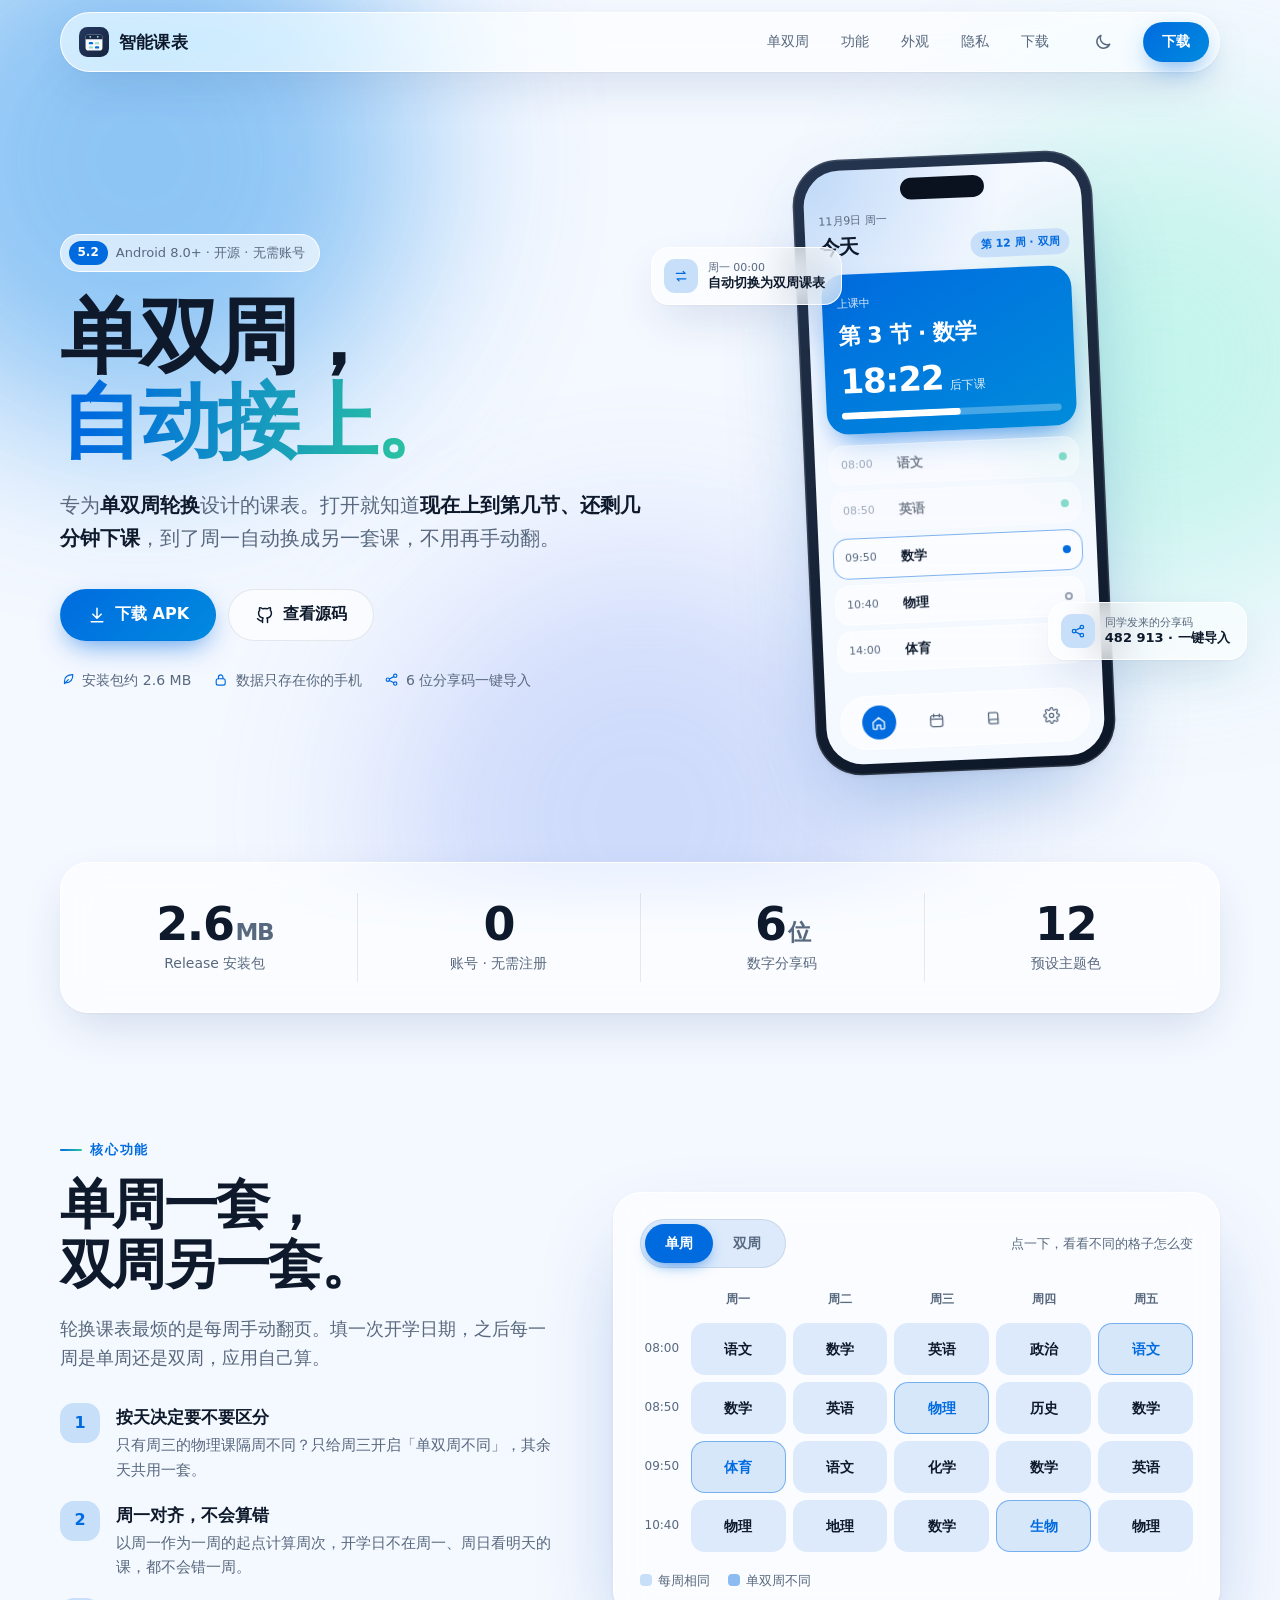
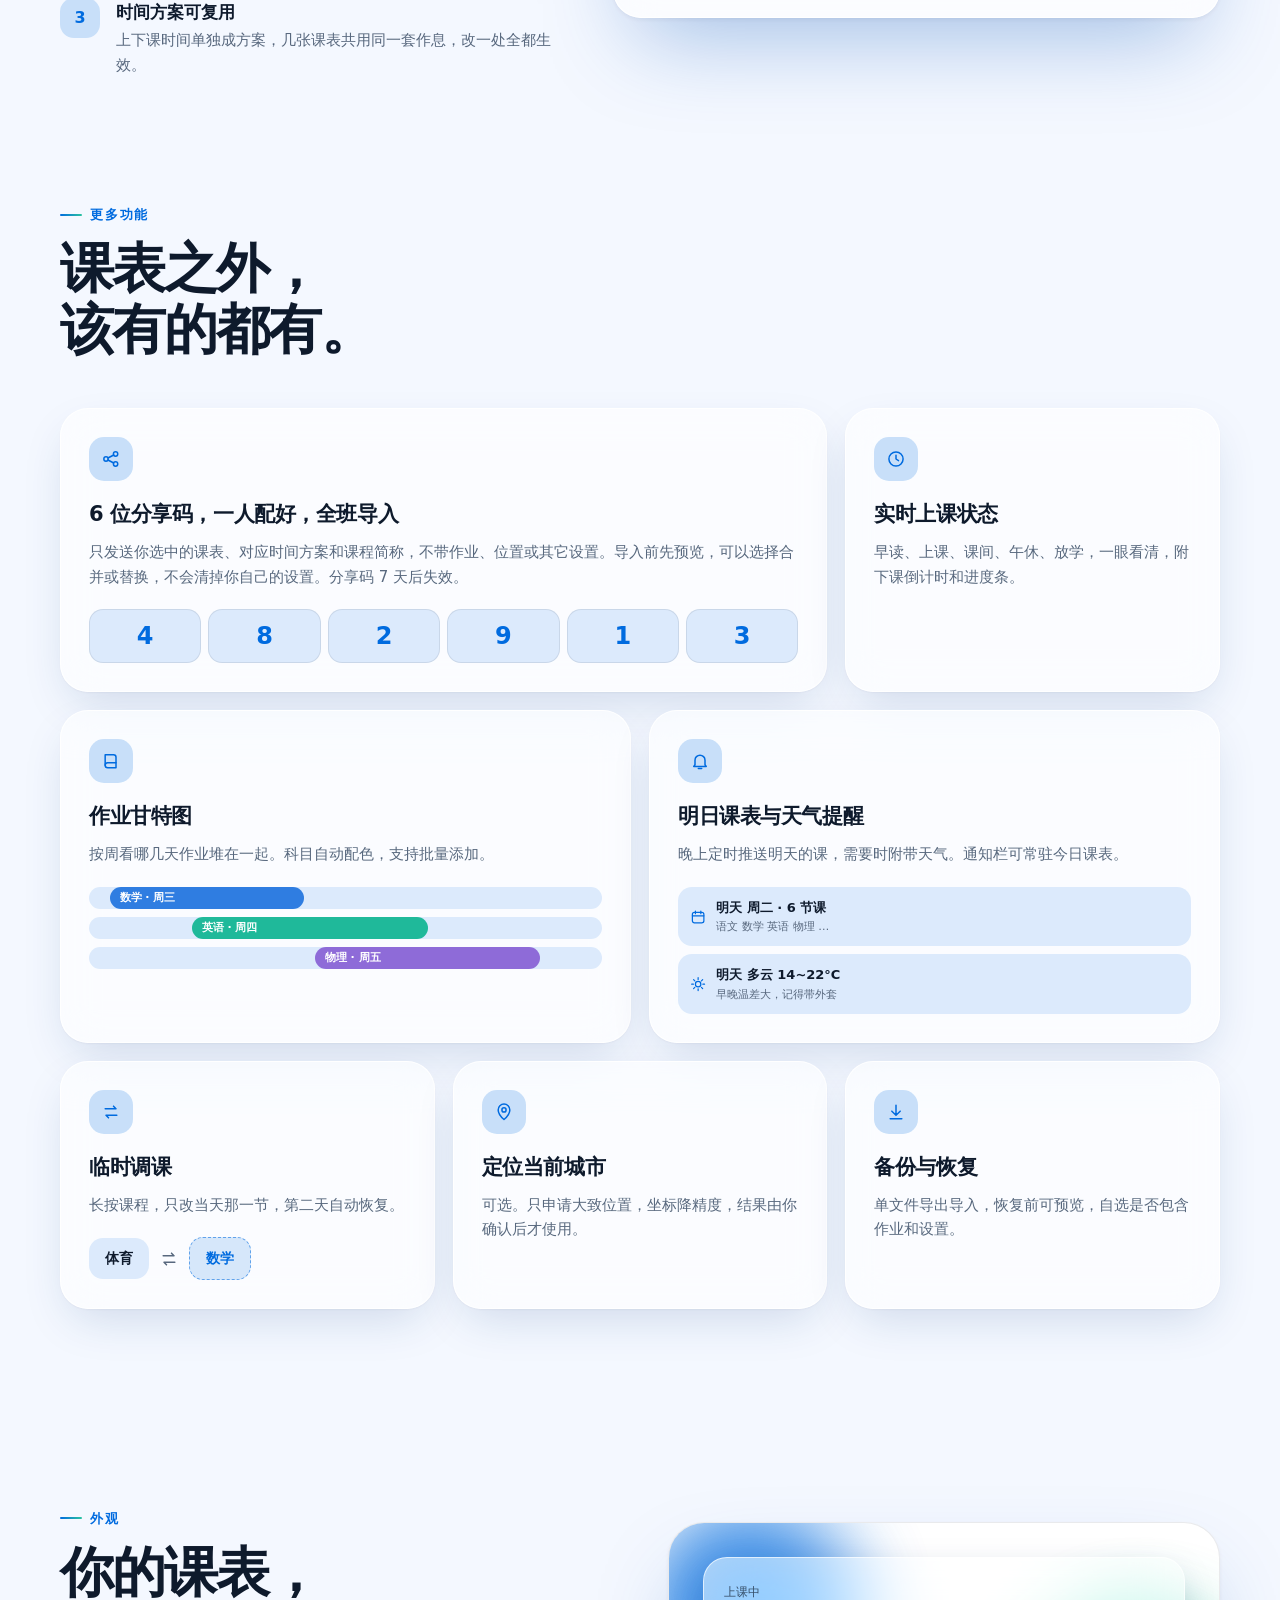
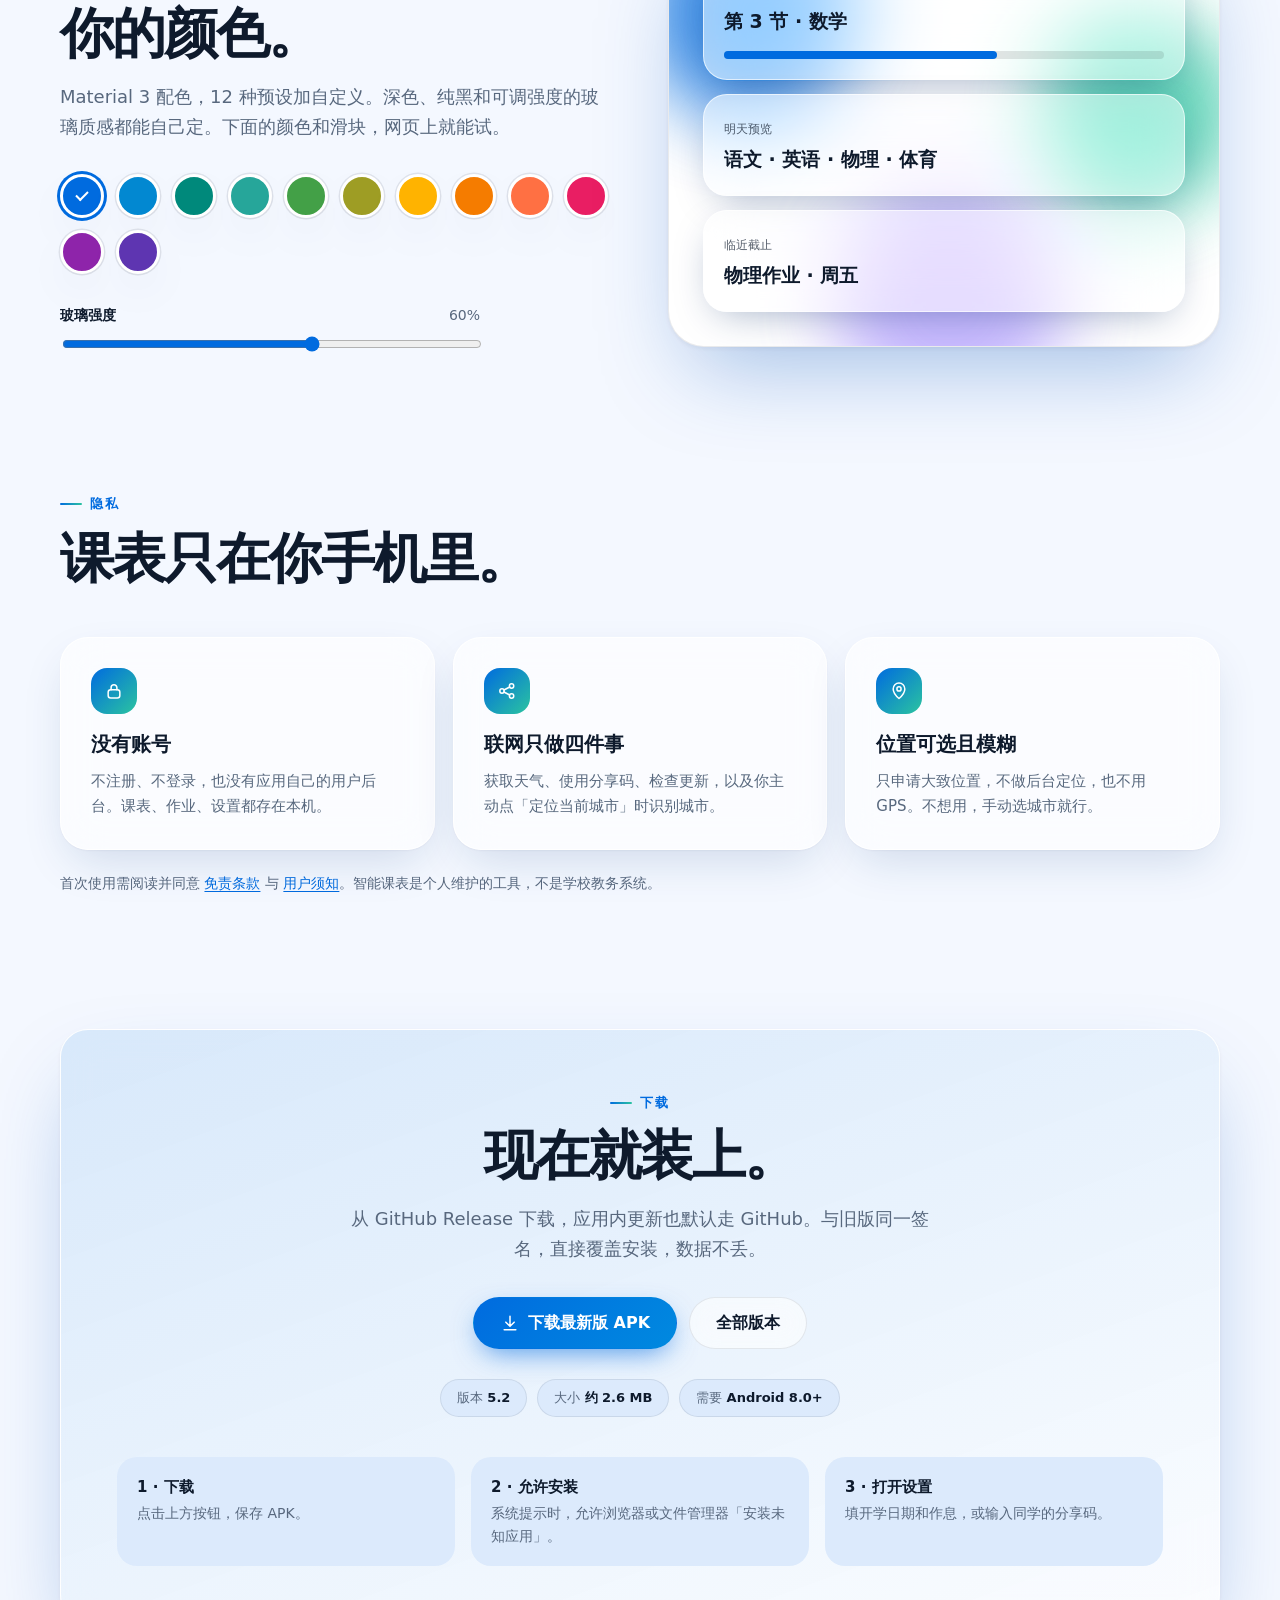
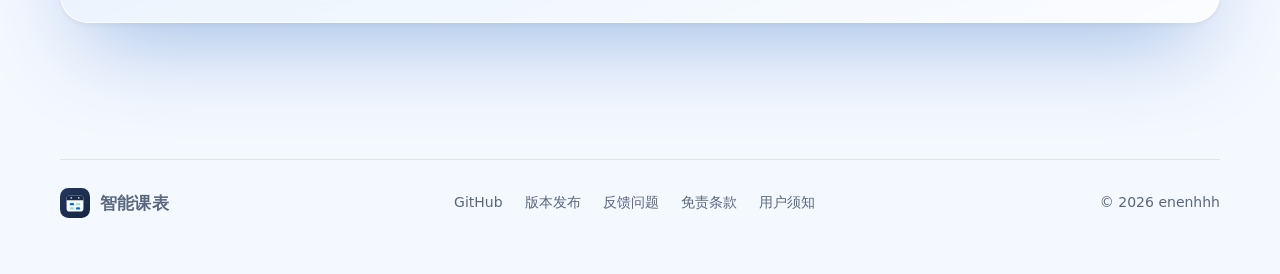
==== pages/index.html @ a2d3240f "site: 新增 GitHub Pages 官网源码 (pages/)，README 加官网链接" ====
<!doctype html>
<html lang="zh-CN" data-mode="light">
<head>
<meta charset="utf-8">
<meta name="viewport" content="width=device-width,initial-scale=1">
<title>智能课表 · 单双周，自动接上</title>
<meta name="description" content="智能课表：专为单双周轮换设计的 Android 课表应用。首页实时显示现在上到第几节、还剩几分钟下课。无账号、数据只存本机，安装包仅约 2.6 MB。">
<meta name="theme-color" content="#f4f8ff">
<meta name="color-scheme" content="light dark">
<meta property="og:title" content="智能课表 · 单双周，自动接上">
<meta property="og:description" content="专为单双周轮换设计的 Android 课表。实时上课状态、6 位分享码、作业甘特图。约 2.6 MB，无账号。">
<meta property="og:type" content="website">
<link rel="icon" href="favicon.svg" type="image/svg+xml">
<script>
(function(){try{var m=localStorage.getItem('ss-mode')||'system';var d=m==='dark'||(m==='system'&&matchMedia('(prefers-color-scheme: dark)').matches);document.documentElement.dataset.mode=d?'dark':'light';var a=localStorage.getItem('ss-accent');if(/^#[0-9a-f]{6}$/i.test(a||''))document.documentElement.style.setProperty('--accent',a);}catch(e){}
document.documentElement.classList.add('js');})();
</script>
<style>
:root{
  --accent:#006bdf;
  --mint:#2bc4a0;
  --bg:#f4f8ff;
  --panel:#ffffff;
  --ink:#0e1a2c;
  --muted:#58687e;
  --line:rgba(14,26,44,.09);
  --soft:color-mix(in srgb,var(--accent) 10%,var(--bg));
  --soft2:color-mix(in srgb,var(--accent) 18%,var(--bg));
  --accent-ink:var(--accent);
  --on-accent:#fff;
  --glass:rgba(255,255,255,.62);
  --glass-line:rgba(255,255,255,.9);
  --shadow:0 1px 2px rgba(14,26,44,.04),0 18px 48px -12px rgba(14,60,130,.18);
  --shadow-lg:0 2px 4px rgba(14,26,44,.05),0 40px 90px -24px rgba(0,80,180,.35);
  --radius:28px;
  --g:.6;
}
:root[data-mode="dark"]{
  --bg:#08111f;--panel:#0f1b2f;--ink:#eaf1fc;--muted:#9fb0c7;--line:rgba(200,220,255,.12);
  --soft:color-mix(in srgb,var(--accent) 16%,var(--bg));--soft2:color-mix(in srgb,var(--accent) 26%,var(--bg));
  --accent-ink:color-mix(in srgb,var(--accent) 55%,#fff);
  --glass:rgba(15,27,47,.6);--glass-line:rgba(190,215,255,.16);
  --shadow:0 1px 2px rgba(0,0,0,.3),0 18px 48px -12px rgba(0,0,0,.5);
  --shadow-lg:0 2px 4px rgba(0,0,0,.3),0 40px 90px -24px rgba(0,0,0,.7);
}
*{box-sizing:border-box}
html{scroll-behavior:smooth;scroll-padding-top:88px;-webkit-text-size-adjust:100%}
body{margin:0;background:var(--bg);color:var(--ink);font:16px/1.65 -apple-system,BlinkMacSystemFont,"Segoe UI","PingFang SC","Hiragino Sans GB","Microsoft YaHei",system-ui,sans-serif;overflow-x:clip;-webkit-font-smoothing:antialiased}
a{color:inherit;text-decoration:none}
button{font:inherit;color:inherit;cursor:pointer}
img,svg{display:block;max-width:100%}
.wrap{width:min(1160px,calc(100% - 48px));margin:0 auto}
.skip{position:absolute;left:-999px;top:8px;background:var(--accent);color:#fff;padding:8px 14px;border-radius:10px;z-index:100}
.skip:focus{left:8px}
:focus-visible{outline:3px solid color-mix(in srgb,var(--accent) 60%,transparent);outline-offset:3px;border-radius:10px}
.icon{width:1.25em;height:1.25em;fill:none;stroke:currentColor;stroke-width:1.8;stroke-linecap:round;stroke-linejoin:round;flex:none}

/* ---------- 背景光斑 ---------- */
.aurora{position:fixed;inset:0;z-index:-1;overflow:hidden;pointer-events:none}
.aurora i{position:absolute;border-radius:50%;filter:blur(90px);opacity:.55;animation:drift 22s ease-in-out infinite alternate}
.aurora i:nth-child(1){width:560px;height:560px;left:-140px;top:-120px;background:color-mix(in srgb,var(--accent) 55%,#7fd6ff)}
.aurora i:nth-child(2){width:480px;height:480px;right:-120px;top:120px;background:#7ef0d0;animation-delay:-6s;opacity:.4}
.aurora i:nth-child(3){width:520px;height:520px;left:30%;top:62%;background:color-mix(in srgb,var(--accent) 40%,#c9b8ff);animation-delay:-12s;opacity:.3}
:root[data-mode="dark"] .aurora i{opacity:.28}
:root[data-mode="dark"] .aurora i:nth-child(2){opacity:.16}
:root[data-mode="dark"] .aurora i:nth-child(3){opacity:.18}
@keyframes drift{to{transform:translate(70px,50px) scale(1.12)}}

/* ---------- 导航 ---------- */
.nav{position:sticky;top:12px;z-index:50;margin-top:12px}
.nav-in{display:flex;align-items:center;gap:20px;height:60px;padding:0 10px 0 18px;border-radius:999px;background:var(--glass);border:1px solid var(--glass-line);backdrop-filter:blur(22px) saturate(1.6);-webkit-backdrop-filter:blur(22px) saturate(1.6);box-shadow:var(--shadow)}
.brand{display:flex;align-items:center;gap:10px;font-weight:700;font-size:17px;letter-spacing:.2px}
.brand svg{width:30px;height:30px}
.links{display:flex;gap:4px;margin-left:auto}
.links a{padding:8px 14px;border-radius:999px;font-size:14px;color:var(--muted);transition:.2s}
.links a:hover{color:var(--ink);background:var(--soft)}
.icon-btn{width:40px;height:40px;border-radius:50%;border:0;background:transparent;display:grid;place-items:center;color:var(--muted);transition:.2s}
.icon-btn:hover{background:var(--soft);color:var(--ink)}
.btn{display:inline-flex;align-items:center;justify-content:center;gap:8px;height:52px;padding:0 26px;border-radius:999px;border:1px solid transparent;font-weight:600;font-size:16px;transition:transform .2s,box-shadow .2s,background .2s}
.btn.primary{background:linear-gradient(135deg,var(--accent),color-mix(in srgb,var(--accent) 65%,#00c2e0));color:var(--on-accent);box-shadow:0 10px 28px -8px color-mix(in srgb,var(--accent) 70%,transparent)}
.btn.primary:hover{transform:translateY(-2px);box-shadow:0 16px 36px -8px color-mix(in srgb,var(--accent) 75%,transparent)}
.btn.ghost{background:var(--glass);border-color:var(--line);backdrop-filter:blur(14px);-webkit-backdrop-filter:blur(14px)}
.btn.ghost:hover{background:var(--soft);transform:translateY(-2px)}
.btn.sm{height:40px;padding:0 18px;font-size:14px}

/* ---------- Hero ---------- */
.hero{display:grid;grid-template-columns:1.05fr .95fr;gap:40px;align-items:center;padding:48px 0 56px;min-height:calc(100svh - 110px)}
.pill{display:inline-flex;align-items:center;gap:8px;padding:6px 14px 6px 8px;border-radius:999px;background:var(--glass);border:1px solid var(--glass-line);font-size:13px;color:var(--muted);backdrop-filter:blur(12px);-webkit-backdrop-filter:blur(12px)}
.pill b{background:var(--accent);color:#fff;border-radius:999px;padding:2px 9px;font-size:12px;font-weight:600}
h1{margin:22px 0 0;font-size:clamp(44px,6.4vw,84px);line-height:1.04;letter-spacing:-.04em;font-weight:800}
.grad{background:linear-gradient(100deg,var(--accent) 10%,var(--mint) 90%);-webkit-background-clip:text;background-clip:text;color:transparent}
.lead{margin:24px 0 0;font-size:clamp(17px,1.6vw,20px);color:var(--muted);max-width:30em}
.lead strong{color:var(--ink);font-weight:600}
.cta{display:flex;flex-wrap:wrap;gap:12px;margin-top:34px}
.facts{display:flex;flex-wrap:wrap;gap:8px 22px;margin:28px 0 0;padding:0;list-style:none;color:var(--muted);font-size:14px}
.facts li{display:flex;align-items:center;gap:7px}
.facts .icon{color:var(--accent-ink);width:1.1em;height:1.1em}

/* 手机 */
.stage{position:relative;display:grid;place-items:center;min-height:600px}
.phone{position:relative;width:300px;aspect-ratio:300/616;border-radius:46px;padding:11px;background:linear-gradient(160deg,#25354f,#0c1626);box-shadow:var(--shadow-lg),inset 0 0 0 1.5px rgba(255,255,255,.12);transform:rotate(-2.5deg);transition:transform .5s cubic-bezier(.2,.8,.2,1)}
.phone:hover{transform:rotate(0) translateY(-6px)}
.screen{position:relative;height:100%;border-radius:36px;overflow:hidden;background:var(--bg);padding:42px 14px 14px;display:flex;flex-direction:column;gap:11px}
.screen:before{content:"";position:absolute;left:50%;top:10px;width:84px;height:22px;border-radius:99px;background:#0a1220;transform:translateX(-50%);z-index:3}
.screen .mesh{position:absolute;inset:0;z-index:0;background:radial-gradient(120% 60% at 0% 0%,color-mix(in srgb,var(--accent) 22%,transparent),transparent 60%),radial-gradient(90% 50% at 100% 30%,rgba(43,196,160,.2),transparent 60%)}
.screen>*{position:relative;z-index:1}
.s-head{display:flex;justify-content:space-between;align-items:flex-end}
.s-head small{display:block;color:var(--muted);font-size:11px}
.s-head h3{margin:0;font-size:20px;letter-spacing:-.02em}
.chip{font-size:11px;font-weight:600;padding:4px 10px;border-radius:99px;background:var(--soft2);color:var(--accent-ink)}
.now{border-radius:22px;padding:15px;background:linear-gradient(150deg,var(--accent),color-mix(in srgb,var(--accent) 60%,#00bcd4));color:#fff;box-shadow:0 14px 30px -12px color-mix(in srgb,var(--accent) 80%,transparent)}
.now small{opacity:.85;font-size:11px}
.now h4{margin:2px 0 0;font-size:22px;letter-spacing:-.02em}
.count{display:flex;align-items:baseline;gap:6px;margin-top:10px}
.count b{font-size:34px;font-variant-numeric:tabular-nums;letter-spacing:-.03em;line-height:1}
.count span{font-size:12px;opacity:.85}
.bar{height:7px;border-radius:9px;background:rgba(255,255,255,.28);margin-top:12px;overflow:hidden}
.bar i{display:block;height:100%;width:54%;border-radius:9px;background:#fff;transition:width 1s linear}
.tl{display:flex;flex-direction:column;gap:6px}
.row{display:flex;align-items:center;gap:10px;padding:9px 11px;border-radius:15px;background:var(--glass);border:1px solid var(--glass-line);font-size:12.5px;backdrop-filter:blur(10px);-webkit-backdrop-filter:blur(10px)}
.row em{font-style:normal;color:var(--muted);font-size:11px;width:46px;font-variant-numeric:tabular-nums}
.row b{font-weight:600}
.row.done{opacity:.55}
.row.cur{border-color:color-mix(in srgb,var(--accent) 50%,transparent)}
.row .dot{width:8px;height:8px;border-radius:50%;background:var(--accent);margin-left:auto}
.row.done .dot{background:var(--mint)}
.row.next .dot{background:transparent;border:2px solid var(--muted);opacity:.6}
.tabbar{margin-top:auto;display:flex;justify-content:space-around;padding:9px;border-radius:99px;background:var(--glass);border:1px solid var(--glass-line);backdrop-filter:blur(14px);-webkit-backdrop-filter:blur(14px)}
.tabbar span{width:34px;height:34px;border-radius:50%;display:grid;place-items:center;color:var(--muted)}
.tabbar span.on{background:var(--accent);color:#fff}
.tabbar .icon{width:17px;height:17px}
.float{position:absolute;z-index:5;display:flex;align-items:center;gap:10px;padding:11px 16px 11px 12px;border-radius:18px;background:var(--glass);border:1px solid var(--glass-line);box-shadow:var(--shadow);font-size:13px;backdrop-filter:blur(18px);-webkit-backdrop-filter:blur(18px);animation:bob 6s ease-in-out infinite}
.float .ic{width:34px;height:34px;border-radius:11px;display:grid;place-items:center;background:var(--soft2);color:var(--accent-ink)}
.float small{display:block;color:var(--muted);font-size:11px;line-height:1.3}
.float b{display:block;line-height:1.3}
.f1{left:-7%;top:15%}.f2{right:-5%;bottom:18%;animation-delay:-3s}
@keyframes bob{50%{transform:translateY(-9px)}}

/* ---------- 通用 section ---------- */
section{padding:96px 0}
.eyebrow{display:inline-flex;align-items:center;gap:8px;font-size:13px;font-weight:600;letter-spacing:.14em;color:var(--accent-ink);text-transform:uppercase}
.eyebrow:before{content:"";width:22px;height:2px;border-radius:2px;background:linear-gradient(90deg,var(--accent),var(--mint))}
h2{margin:14px 0 0;font-size:clamp(32px,4.4vw,54px);line-height:1.12;letter-spacing:-.035em;font-weight:800}
.sec-lead{margin:18px 0 0;max-width:34em;color:var(--muted);font-size:18px}
.card{position:relative;border-radius:var(--radius);background:var(--glass);border:1px solid var(--glass-line);box-shadow:var(--shadow);backdrop-filter:blur(20px) saturate(1.4);-webkit-backdrop-filter:blur(20px) saturate(1.4)}

/* ---------- 数据条 ---------- */
.stats{padding:0 0 24px}
.stats .card{display:grid;grid-template-columns:repeat(4,1fr);padding:30px 12px}
.stat{padding:6px 22px;text-align:center;border-left:1px solid var(--line)}
.stat:first-child{border:0}
.stat b{display:block;font-size:clamp(30px,3.6vw,46px);line-height:1.1;letter-spacing:-.03em;font-weight:800}
.stat b i{font-style:normal;font-size:.5em;font-weight:700;margin-left:2px;color:var(--muted)}
.stat span{font-size:14px;color:var(--muted)}

/* ---------- 单双周 ---------- */
.split{display:grid;grid-template-columns:.9fr 1.1fr;gap:56px;align-items:center}
.points{list-style:none;margin:30px 0 0;padding:0;display:grid;gap:18px}
.points li{display:flex;gap:16px}
.points .n{flex:none;width:40px;height:40px;border-radius:14px;background:var(--soft2);color:var(--accent-ink);display:grid;place-items:center;font-weight:800}
.points b{display:block;font-size:17px}
.points p{margin:2px 0 0;color:var(--muted);font-size:15px}
.demo{padding:26px;box-shadow:var(--shadow-lg)}
.demo-top{display:flex;align-items:center;justify-content:space-between;gap:12px;flex-wrap:wrap}
.seg{display:inline-flex;padding:4px;border-radius:999px;background:var(--soft);border:1px solid var(--line)}
.seg button{border:0;background:transparent;padding:8px 20px;border-radius:999px;font-size:14px;font-weight:600;color:var(--muted);transition:.25s}
.seg button[aria-pressed="true"]{background:var(--accent);color:#fff;box-shadow:0 6px 16px -6px color-mix(in srgb,var(--accent) 80%,transparent)}
.demo-top small{color:var(--muted);font-size:13px}
.grid{display:grid;grid-template-columns:44px repeat(5,1fr);gap:7px;margin-top:20px}
.grid .h{font-size:12px;color:var(--muted);text-align:center;padding:2px 0 6px;font-weight:600}
.grid .p{font-size:12px;color:var(--muted);display:grid;place-items:center;font-variant-numeric:tabular-nums}
.cell{min-height:52px;border-radius:14px;display:grid;place-items:center;font-size:14px;font-weight:600;background:var(--soft);border:1px solid transparent;transition:background .35s,transform .35s,border-color .35s,color .35s}
.cell.diff{background:color-mix(in srgb,var(--accent) 16%,var(--panel));border-color:color-mix(in srgb,var(--accent) 45%,transparent);color:var(--accent-ink)}
.cell.flip{animation:pop .45s cubic-bezier(.3,1.5,.5,1)}
@keyframes pop{0%{transform:scale(.82);opacity:.3}100%{transform:none;opacity:1}}
.legend{display:flex;gap:18px;margin-top:18px;font-size:13px;color:var(--muted);flex-wrap:wrap}
.legend i{display:inline-block;width:12px;height:12px;border-radius:4px;margin-right:6px;vertical-align:-1px;background:var(--soft2)}
.legend i.d{background:color-mix(in srgb,var(--accent) 45%,var(--panel))}

/* ---------- Bento ---------- */
.bento{display:grid;grid-template-columns:repeat(6,1fr);gap:18px;margin-top:48px}
.b{padding:28px;overflow:hidden;transition:transform .3s,box-shadow .3s}
.b:hover{transform:translateY(-4px);box-shadow:var(--shadow-lg)}
.b .tag{display:inline-grid;place-items:center;width:44px;height:44px;border-radius:15px;background:var(--soft2);color:var(--accent-ink);margin-bottom:16px}
.b h3{margin:0;font-size:21px;letter-spacing:-.02em}
.b p{margin:8px 0 0;color:var(--muted);font-size:15px}
.s2{grid-column:span 2}.s3{grid-column:span 3}.s4{grid-column:span 4}
.code{display:flex;gap:7px;margin-top:20px}
.code span{flex:1;height:54px;border-radius:14px;background:var(--soft);display:grid;place-items:center;font-size:24px;font-weight:800;font-variant-numeric:tabular-nums;color:var(--accent-ink);border:1px solid var(--line)}
.gantt{margin-top:20px;display:grid;gap:8px}
.gantt div{height:22px;border-radius:99px;background:var(--soft);position:relative}
.gantt div i{position:absolute;top:0;bottom:0;border-radius:99px;font-style:normal;font-size:11px;color:#fff;display:flex;align-items:center;padding-left:10px;font-weight:600}
.notif{margin-top:20px;display:grid;gap:8px}
.notif div{display:flex;gap:10px;align-items:center;padding:10px 12px;border-radius:14px;background:var(--soft);font-size:13px}
.notif .icon{color:var(--accent-ink)}
.notif small{display:block;color:var(--muted);font-size:11px}
.swap{display:flex;align-items:center;gap:10px;margin-top:20px;flex-wrap:wrap}
.swap span{padding:9px 16px;border-radius:14px;background:var(--soft);font-weight:600;font-size:14px}
.swap span.t{background:color-mix(in srgb,var(--accent) 16%,var(--panel));color:var(--accent-ink);border:1px dashed color-mix(in srgb,var(--accent) 55%,transparent)}
.swap .icon{color:var(--muted)}

/* ---------- 外观 ---------- */
.look{display:grid;grid-template-columns:1fr 1fr;gap:56px;align-items:center}
.swatches{display:flex;flex-wrap:wrap;gap:12px;margin-top:32px}
.sw{width:44px;height:44px;border-radius:50%;border:3px solid var(--panel);box-shadow:0 0 0 1.5px var(--line),var(--shadow);transition:transform .2s,box-shadow .2s;position:relative}
.sw:hover{transform:scale(1.12)}
.sw[aria-pressed="true"]{box-shadow:0 0 0 3px var(--accent-ink),var(--shadow)}
.sw[aria-pressed="true"]:after{content:"";position:absolute;inset:0;margin:auto;width:10px;height:6px;border-left:2.5px solid #fff;border-bottom:2.5px solid #fff;transform:translateY(-1px) rotate(-45deg);height:5px}
.ctl{display:grid;gap:18px;margin-top:30px;max-width:420px}
.ctl label{display:flex;justify-content:space-between;font-size:14px;font-weight:600}
.ctl label span{color:var(--muted);font-weight:500}
input[type=range]{width:100%;accent-color:var(--accent);height:30px}
.preview{position:relative;border-radius:36px;padding:34px;min-height:400px;overflow:hidden;background:var(--panel);border:1px solid var(--line);box-shadow:var(--shadow-lg);isolation:isolate}
.preview .blob{position:absolute;border-radius:50%;filter:blur(36px);z-index:-1}
.preview .b1{width:220px;height:220px;left:-30px;top:-20px;background:var(--accent);opacity:.75}
.preview .b2{width:200px;height:200px;right:-20px;top:90px;background:var(--mint);opacity:.75}
.preview .b3{width:230px;height:230px;left:30%;bottom:-70px;background:#a28bff;opacity:.6}
.gl{padding:20px;border-radius:24px;background:rgba(255,255,255,calc(.9 - var(--g)*.62));border:1px solid rgba(255,255,255,calc(.35 + var(--g)*.5));backdrop-filter:blur(calc(6px + var(--g)*30px)) saturate(1.5);-webkit-backdrop-filter:blur(calc(6px + var(--g)*30px)) saturate(1.5);box-shadow:0 12px 40px -14px rgba(0,40,100,.4);color:#0e1a2c;margin-bottom:14px}
:root[data-mode="dark"] .gl{background:rgba(15,27,47,calc(.9 - var(--g)*.5));border-color:rgba(190,215,255,calc(.1 + var(--g)*.2));color:#eaf1fc}
.gl small{opacity:.7;font-size:12px}
.gl h4{margin:2px 0 0;font-size:19px}
.gl .pb{height:8px;border-radius:9px;background:rgba(0,0,0,.1);margin-top:14px}
.gl .pb i{display:block;height:100%;width:62%;border-radius:9px;background:var(--accent)}

/* ---------- 隐私 ---------- */
.priv{display:grid;grid-template-columns:repeat(3,1fr);gap:18px;margin-top:48px}
.priv .card{padding:30px}
.priv h3{margin:14px 0 0;font-size:20px}
.priv p{margin:8px 0 0;color:var(--muted);font-size:15px}
.priv .tag{display:grid;place-items:center;width:46px;height:46px;border-radius:16px;background:linear-gradient(135deg,var(--accent),var(--mint));color:#fff}
.fine{margin-top:22px;color:var(--muted);font-size:14px}
.fine a{color:var(--accent-ink);text-decoration:underline;text-underline-offset:3px}

/* ---------- 下载 ---------- */
.dl{padding:56px;text-align:center;overflow:hidden;box-shadow:var(--shadow-lg);background:linear-gradient(160deg,color-mix(in srgb,var(--accent) 14%,var(--glass)),var(--glass))}
.dl h2{margin-top:12px}
.dl .sec-lead{margin-left:auto;margin-right:auto}
.dl .cta{justify-content:center}
.dl-meta{display:flex;justify-content:center;flex-wrap:wrap;gap:10px;margin-top:30px}
.dl-meta span{padding:7px 16px;border-radius:999px;background:var(--soft);border:1px solid var(--line);font-size:13px;color:var(--muted)}
.dl-meta b{color:var(--ink);font-weight:600}
.steps{display:grid;grid-template-columns:repeat(3,1fr);gap:16px;margin-top:40px;text-align:left}
.steps div{padding:18px 20px;border-radius:20px;background:var(--soft);font-size:14px;color:var(--muted)}
.steps b{display:block;color:var(--ink);font-size:15px;margin-bottom:2px}
.hash{margin-top:22px;font:12px/1.5 ui-monospace,SFMono-Regular,Menlo,Consolas,monospace;color:var(--muted);word-break:break-all}

footer{padding:40px 0 56px;color:var(--muted);font-size:14px}
.foot{display:flex;flex-wrap:wrap;gap:14px 28px;justify-content:space-between;align-items:center;padding-top:28px;border-top:1px solid var(--line)}
.foot nav{display:flex;flex-wrap:wrap;gap:6px 22px}
.foot a:hover{color:var(--ink)}

/* ---------- 动效 ---------- */
.js .rv{opacity:0;transform:translateY(26px);transition:opacity .8s cubic-bezier(.2,.7,.2,1),transform .8s cubic-bezier(.2,.7,.2,1)}
.js .rv.in{opacity:1;transform:none}
.js .rv.d1{transition-delay:.08s}.js .rv.d2{transition-delay:.16s}.js .rv.d3{transition-delay:.24s}

/* ---------- 响应式 ---------- */
@media(max-width:980px){
  .hero{grid-template-columns:1fr;min-height:0;padding-top:48px;gap:20px}
  .stage{min-height:560px}
  .split,.look{grid-template-columns:1fr;gap:36px}
  .bento{grid-template-columns:repeat(2,1fr)}
  .s2,.s3,.s4{grid-column:span 1}.bento .wide{grid-column:span 2}
  .priv,.steps{grid-template-columns:1fr}
  .stats .card{grid-template-columns:repeat(2,1fr);row-gap:20px}
  .stat:nth-child(3){border-left:0}
}
@media(max-width:640px){
  .wrap{width:calc(100% - 32px)}
  .links{display:none}.nav-in{justify-content:space-between}.nav-in .icon-btn{margin-left:auto}
  section{padding:68px 0}
  .bento{grid-template-columns:1fr}.bento .wide{grid-column:span 1}
  .float{display:none}
  .dl{padding:34px 20px}
  .demo{padding:18px}.grid{grid-template-columns:34px repeat(5,1fr);gap:5px}.cell{min-height:46px;font-size:12px;border-radius:11px}
  .stage{min-height:0;padding:16px 0}
  .btn{height:50px}
}
@media(prefers-reduced-motion:reduce){
  html{scroll-behavior:auto}
  *,*:before,*:after{animation:none!important;transition:none!important}
  .js .rv{opacity:1;transform:none}
}
@supports not (backdrop-filter:blur(1px)){.card,.nav-in,.row,.float,.pill,.tabbar{background:var(--panel)}}
</style>
</head>
<body>
<a class="skip" href="#main">跳到正文</a>

<svg width="0" height="0" style="position:absolute" aria-hidden="true"><defs>
<symbol id="i-cal" viewBox="0 0 24 24"><rect x="3.5" y="5" width="17" height="15.5" rx="3"/><path d="M3.5 10h17M8 3v4M16 3v4"/></symbol>
<symbol id="i-clock" viewBox="0 0 24 24"><circle cx="12" cy="12" r="8.5"/><path d="M12 7.5V12l3 2"/></symbol>
<symbol id="i-share" viewBox="0 0 24 24"><circle cx="6" cy="12" r="2.6"/><circle cx="17.5" cy="6" r="2.6"/><circle cx="17.5" cy="18" r="2.6"/><path d="M8.3 10.8l7-3.6M8.3 13.2l7 3.6"/></symbol>
<symbol id="i-book" viewBox="0 0 24 24"><path d="M5 4.5h10a3 3 0 013 3V20H8a3 3 0 01-3-3V4.5z"/><path d="M5 17a3 3 0 013-3h10"/></symbol>
<symbol id="i-bell" viewBox="0 0 24 24"><path d="M6 16.5V11a6 6 0 1112 0v5.5l1.5 2h-15L6 16.5z"/><path d="M10 21h4"/></symbol>
<symbol id="i-swap" viewBox="0 0 24 24"><path d="M5 8h13l-3-3M19 16H6l3 3"/></symbol>
<symbol id="i-lock" viewBox="0 0 24 24"><rect x="5" y="10.5" width="14" height="10" rx="3"/><path d="M8.5 10.5V8a3.5 3.5 0 017 0v2.5"/></symbol>
<symbol id="i-down" viewBox="0 0 24 24"><path d="M12 4v11M7 11l5 5 5-5M5 20h14"/></symbol>
<symbol id="i-gh" viewBox="0 0 24 24"><path d="M9 19c-4 1.3-4-2-6-2.5M15 21v-3.2a2.8 2.8 0 00-.8-2.2c2.700-.3 5.500-1.300 5.500-6a4.600 4.600 0 00-1.300-3.200 4.300 4.300 0 00-.1-3.200s-1-.3-3.300 1.300a11.400 11.400 0 00-6 0C6.700 2.900 5.700 3.200 5.700 3.200a4.300 4.300 0 00-.1 3.200A4.600 4.600 0 004.300 9.600c0 4.600 2.800 5.600 5.500 6a2.800 2.800 0 00-.8 2.200V21"/></symbol>
<symbol id="i-moon" viewBox="0 0 24 24"><path d="M20 14.500A8 8 0 019.500 4 8 8 0 1020 14.500z"/></symbol>
<symbol id="i-sun" viewBox="0 0 24 24"><circle cx="12" cy="12" r="4"/><path d="M12 2.500v2.500M12 19v2.500M2.500 12H5M19 12h2.500M5.300 5.300l1.800 1.800M16.900 16.900l1.800 1.800M5.300 18.700l1.800-1.800M16.900 7.100l1.800-1.800"/></symbol>
<symbol id="i-pin" viewBox="0 0 24 24"><path d="M12 21s7-6.100 7-11.500A7 7 0 005 9.500C5 14.900 12 21 12 21z"/><circle cx="12" cy="9.500" r="2.500"/></symbol>
<symbol id="i-feather" viewBox="0 0 24 24"><path d="M20 4c-8 0-13 4-13 11v3M20 4c0 8-4 13-11 13H7M7 18l6-6"/></symbol>
<symbol id="i-home" viewBox="0 0 24 24"><path d="M4 11l8-6.500 8 6.500V19a1.500 1.500 0 01-1.500 1.500h-4v-5.500h-5v5.500h-4A1.500 1.500 0 014 19v-8z"/></symbol>
<symbol id="i-gear" viewBox="0 0 24 24"><circle cx="12" cy="12" r="3"/><path d="M19.400 15a1.700 1.700 0 00.3 1.800l.1.100a2 2 0 11-2.800 2.800l-.1-.1a1.700 1.700 0 00-1.800-.3 1.700 1.700 0 00-1 1.500V21a2 2 0 11-4 0v-.1a1.700 1.700 0 00-1.100-1.500 1.700 1.700 0 00-1.800.3l-.1.1a2 2 0 11-2.800-2.800l.1-.1a1.700 1.700 0 00.3-1.800 1.700 1.700 0 00-1.500-1H3a2 2 0 110-4h.1a1.700 1.700 0 001.500-1.100 1.700 1.700 0 00-.3-1.800l-.1-.1a2 2 0 112.800-2.800l.1.100a1.700 1.700 0 001.800.3H9a1.700 1.700 0 001-1.500V3a2 2 0 114 0v.1a1.700 1.700 0 001 1.500 1.700 1.700 0 001.800-.3l.1-.1a2 2 0 112.800 2.800l-.1.100a1.700 1.700 0 00-.3 1.800V9a1.700 1.700 0 001.500 1H21a2 2 0 110 4h-.1a1.700 1.700 0 00-1.500 1z"/></symbol>
<symbol id="i-mark" viewBox="0 0 64 64"><defs><linearGradient id="mg" x1="0" y1="0" x2="1" y2="1"><stop offset="0" stop-color="#24395f"/><stop offset="1" stop-color="#152340"/></linearGradient></defs><rect width="64" height="64" rx="18" fill="url(#mg)"/><rect x="14" y="16" width="36" height="34" rx="6" fill="#f7f9fc"/><path d="M14 22a6 6 0 016-6h24a6 6 0 016 6v4H14z" fill="#1b2a4a"/><circle cx="24" cy="21" r="2" fill="#9fe1cb"/><circle cx="40" cy="21" r="2" fill="#9fe1cb"/><rect x="21" y="32" width="9" height="5" rx="2.500" fill="#006bdf"/><rect x="34" y="32" width="9" height="5" rx="2.500" fill="#9fe1cb"/><rect x="21" y="41" width="9" height="5" rx="2.500" fill="#9fe1cb"/><rect x="34" y="41" width="9" height="5" rx="2.500" fill="#006bdf"/></symbol>
</defs></svg>

<div class="aurora" aria-hidden="true"><i></i><i></i><i></i></div>

<header class="nav wrap">
  <div class="nav-in">
    <a class="brand" href="#top" aria-label="智能课表"><svg><use href="#i-mark"/></svg>智能课表</a>
    <nav class="links" aria-label="主导航">
      <a href="#weeks">单双周</a><a href="#features">功能</a><a href="#look">外观</a><a href="#privacy">隐私</a><a href="#download">下载</a>
    </nav>
    <button class="icon-btn" id="modeBtn" aria-label="切换深浅色"><svg class="icon" id="modeIcon"><use href="#i-moon"/></svg></button>
    <a class="btn primary sm" href="#download">下载</a>
  </div>
</header>

<main id="main">
<!-- ================= Hero ================= -->
<div class="wrap hero" id="top">
  <div>
    <span class="pill rv"><b>5.2</b> Android 8.0+ · 开源 · 无需账号</span>
    <h1 class="rv d1">单双周，<br><span class="grad">自动接上。</span></h1>
    <p class="lead rv d2">专为<strong>单双周轮换</strong>设计的课表。打开就知道<strong>现在上到第几节、还剩几分钟下课</strong>，到了周一自动换成另一套课，不用再手动翻。</p>
    <div class="cta rv d3">
      <a class="btn primary" href="#download"><svg class="icon"><use href="#i-down"/></svg>下载 APK</a>
      <a class="btn ghost" href="https://github.com/enenhhh/smartschedule" rel="noopener"><svg class="icon"><use href="#i-gh"/></svg>查看源码</a>
    </div>
    <ul class="facts rv d3">
      <li><svg class="icon"><use href="#i-feather"/></svg>安装包约 2.6 MB</li>
      <li><svg class="icon"><use href="#i-lock"/></svg>数据只存在你的手机</li>
      <li><svg class="icon"><use href="#i-share"/></svg>6 位分享码一键导入</li>
    </ul>
  </div>

  <div class="stage rv d2" aria-label="应用首页示意">
    <div class="float f1"><span class="ic"><svg class="icon"><use href="#i-swap"/></svg></span><div><small>周一 00:00</small><b>自动切换为双周课表</b></div></div>
    <div class="phone">
      <div class="screen">
        <div class="mesh"></div>
        <div class="s-head"><div><small>11月9日 周一</small><h3>今天</h3></div><span class="chip">第 12 周 · 双周</span></div>
        <div class="now">
          <small>上课中</small>
          <h4>第 3 节 · 数学</h4>
          <div class="count"><b id="cd">18:24</b><span>后下课</span></div>
          <div class="bar"><i id="cdbar"></i></div>
        </div>
        <div class="tl">
          <div class="row done"><em>08:00</em><b>语文</b><i class="dot"></i></div>
          <div class="row done"><em>08:50</em><b>英语</b><i class="dot"></i></div>
          <div class="row cur"><em>09:50</em><b>数学</b><i class="dot"></i></div>
          <div class="row next"><em>10:40</em><b>物理</b><i class="dot"></i></div>
          <div class="row next"><em>14:00</em><b>体育</b><i class="dot"></i></div>
        </div>
        <div class="tabbar" aria-hidden="true">
          <span class="on"><svg class="icon"><use href="#i-home"/></svg></span>
          <span><svg class="icon"><use href="#i-cal"/></svg></span>
          <span><svg class="icon"><use href="#i-book"/></svg></span>
          <span><svg class="icon"><use href="#i-gear"/></svg></span>
        </div>
      </div>
    </div>
    <div class="float f2"><span class="ic"><svg class="icon"><use href="#i-share"/></svg></span><div><small>同学发来的分享码</small><b>482 913 · 一键导入</b></div></div>
  </div>
</div>

<!-- ================= 数据条 ================= -->
<div class="wrap stats rv">
  <div class="card">
    <div class="stat"><b>2.6<i>MB</i></b><span>Release 安装包</span></div>
    <div class="stat"><b>0</b><span>账号 · 无需注册</span></div>
    <div class="stat"><b>6<i>位</i></b><span>数字分享码</span></div>
    <div class="stat"><b>12</b><span>预设主题色</span></div>
  </div>
</div>

<!-- ================= 单双周 ================= -->
<section id="weeks">
  <div class="wrap split">
    <div>
      <span class="eyebrow rv">核心功能</span>
      <h2 class="rv d1">单周一套，<br>双周另一套。</h2>
      <p class="sec-lead rv d2">轮换课表最烦的是每周手动翻页。填一次开学日期，之后每一周是单周还是双周，应用自己算。</p>
      <ul class="points">
        <li class="rv"><span class="n">1</span><div><b>按天决定要不要区分</b><p>只有周三的物理课隔周不同？只给周三开启「单双周不同」，其余天共用一套。</p></div></li>
        <li class="rv d1"><span class="n">2</span><div><b>周一对齐，不会算错</b><p>以周一作为一周的起点计算周次，开学日不在周一、周日看明天的课，都不会错一周。</p></div></li>
        <li class="rv d2"><span class="n">3</span><div><b>时间方案可复用</b><p>上下课时间单独成方案，几张课表共用同一套作息，改一处全都生效。</p></div></li>
      </ul>
    </div>
    <div class="card demo rv d1" aria-label="单双周互动演示">
      <div class="demo-top">
        <div class="seg" role="group" aria-label="选择周类型">
          <button type="button" id="wOdd" aria-pressed="true">单周</button>
          <button type="button" id="wEven" aria-pressed="false">双周</button>
        </div>
        <small id="wNote">点一下，看看不同的格子怎么变</small>
      </div>
      <div class="grid" id="grid" role="table" aria-label="示例课表"></div>
      <div class="legend"><span><i></i>每周相同</span><span><i class="d"></i>单双周不同</span></div>
    </div>
  </div>
</section>

<!-- ================= 功能 ================= -->
<section id="features" style="padding-top:24px">
  <div class="wrap">
    <span class="eyebrow rv">更多功能</span>
    <h2 class="rv d1">课表之外，<br>该有的都有。</h2>
    <div class="bento">
      <article class="card b s4 wide rv">
        <span class="tag"><svg class="icon"><use href="#i-share"/></svg></span>
        <h3>6 位分享码，一人配好，全班导入</h3>
        <p>只发送你选中的课表、对应时间方案和课程简称，不带作业、位置或其它设置。导入前先预览，可以选择合并或替换，不会清掉你自己的设置。分享码 7 天后失效。</p>
        <div class="code" aria-hidden="true"><span>4</span><span>8</span><span>2</span><span>9</span><span>1</span><span>3</span></div>
      </article>
      <article class="card b s2 rv d1">
        <span class="tag"><svg class="icon"><use href="#i-clock"/></svg></span>
        <h3>实时上课状态</h3>
        <p>早读、上课、课间、午休、放学，一眼看清，附下课倒计时和进度条。</p>
      </article>
      <article class="card b s3 rv">
        <span class="tag"><svg class="icon"><use href="#i-book"/></svg></span>
        <h3>作业甘特图</h3>
        <p>按周看哪几天作业堆在一起。科目自动配色，支持批量添加。</p>
        <div class="gantt" aria-hidden="true">
          <div><i style="left:4%;width:38%;background:#2f7de1">数学 · 周三</i></div>
          <div><i style="left:20%;width:46%;background:#1fb99a">英语 · 周四</i></div>
          <div><i style="left:44%;width:44%;background:#8e6bd8">物理 · 周五</i></div>
        </div>
      </article>
      <article class="card b s3 rv d1">
        <span class="tag"><svg class="icon"><use href="#i-bell"/></svg></span>
        <h3>明日课表与天气提醒</h3>
        <p>晚上定时推送明天的课，需要时附带天气。通知栏可常驻今日课表。</p>
        <div class="notif" aria-hidden="true">
          <div><svg class="icon"><use href="#i-cal"/></svg><span><b>明天 周二 · 6 节课</b><small>语文 数学 英语 物理 …</small></span></div>
          <div><svg class="icon"><use href="#i-sun"/></svg><span><b>明天 多云 14~22°C</b><small>早晚温差大，记得带外套</small></span></div>
        </div>
      </article>
      <article class="card b s2 rv">
        <span class="tag"><svg class="icon"><use href="#i-swap"/></svg></span>
        <h3>临时调课</h3>
        <p>长按课程，只改当天那一节，第二天自动恢复。</p>
        <div class="swap" aria-hidden="true"><span>体育</span><svg class="icon"><use href="#i-swap"/></svg><span class="t">数学</span></div>
      </article>
      <article class="card b s2 rv d1">
        <span class="tag"><svg class="icon"><use href="#i-pin"/></svg></span>
        <h3>定位当前城市</h3>
        <p>可选。只申请大致位置，坐标降精度，结果由你确认后才使用。</p>
      </article>
      <article class="card b s2 rv d2">
        <span class="tag"><svg class="icon"><use href="#i-down"/></svg></span>
        <h3>备份与恢复</h3>
        <p>单文件导出导入，恢复前可预览，自选是否包含作业和设置。</p>
      </article>
    </div>
  </div>
</section>

<!-- ================= 外观 ================= -->
<section id="look">
  <div class="wrap look">
    <div>
      <span class="eyebrow rv">外观</span>
      <h2 class="rv d1">你的课表，<br>你的颜色。</h2>
      <p class="sec-lead rv d2">Material 3 配色，12 种预设加自定义。深色、纯黑和可调强度的玻璃质感都能自己定。下面的颜色和滑块，网页上就能试。</p>
      <div class="swatches rv" id="swatches" role="group" aria-label="主题色"></div>
      <div class="ctl rv d1">
        <div><label for="glass">玻璃强度 <span id="gv">60%</span></label><input id="glass" type="range" min="0" max="100" value="60"></div>
      </div>
    </div>
    <div class="preview rv d1" aria-hidden="true">
      <i class="blob b1"></i><i class="blob b2"></i><i class="blob b3"></i>
      <div class="gl"><small>上课中</small><h4>第 3 节 · 数学</h4><div class="pb"><i></i></div></div>
      <div class="gl"><small>明天预览</small><h4>语文 · 英语 · 物理 · 体育</h4></div>
      <div class="gl" style="margin-bottom:0"><small>临近截止</small><h4>物理作业 · 周五</h4></div>
    </div>
  </div>
</section>

<!-- ================= 隐私 ================= -->
<section id="privacy" style="padding-top:24px">
  <div class="wrap">
    <span class="eyebrow rv">隐私</span>
    <h2 class="rv d1">课表只在你手机里。</h2>
    <div class="priv">
      <div class="card rv"><span class="tag"><svg class="icon"><use href="#i-lock"/></svg></span><h3>没有账号</h3><p>不注册、不登录，也没有应用自己的用户后台。课表、作业、设置都存在本机。</p></div>
      <div class="card rv d1"><span class="tag"><svg class="icon"><use href="#i-share"/></svg></span><h3>联网只做四件事</h3><p>获取天气、使用分享码、检查更新，以及你主动点「定位当前城市」时识别城市。</p></div>
      <div class="card rv d2"><span class="tag"><svg class="icon"><use href="#i-pin"/></svg></span><h3>位置可选且模糊</h3><p>只申请大致位置，不做后台定位，也不用 GPS。不想用，手动选城市就行。</p></div>
    </div>
    <p class="fine rv">首次使用需阅读并同意 <a href="disclaimer.html">免责条款</a> 与 <a href="notice.html">用户须知</a>。智能课表是个人维护的工具，不是学校教务系统。</p>
  </div>
</section>

<!-- ================= 下载 ================= -->
<section id="download" style="padding-top:24px">
  <div class="wrap">
    <div class="card dl rv">
      <span class="eyebrow">下载</span>
      <h2>现在就装上。</h2>
      <p class="sec-lead">从 GitHub Release 下载，应用内更新也默认走 GitHub。与旧版同一签名，直接覆盖安装，数据不丢。</p>
      <div class="cta">
        <a class="btn primary" id="dlBtn" href="https://github.com/enenhhh/smartschedule/releases/download/v5.2/smartschedule-5.2.apk"><svg class="icon"><use href="#i-down"/></svg><span id="dlText">下载最新版 APK</span></a>
        <a class="btn ghost" href="https://github.com/enenhhh/smartschedule/releases" rel="noopener">全部版本</a>
      </div>
      <div class="dl-meta">
        <span>版本 <b id="dlVer">5.2</b></span>
        <span>大小 <b id="dlSize">约 2.6 MB</b></span>
        <span>需要 <b>Android 8.0+</b></span>
        <span id="dlDateWrap" hidden>发布于 <b id="dlDate"></b></span>
      </div>
      <div class="steps">
        <div><b>1 · 下载</b>点击上方按钮，保存 APK。</div>
        <div><b>2 · 允许安装</b>系统提示时，允许浏览器或文件管理器「安装未知应用」。</div>
        <div><b>3 · 打开设置</b>填开学日期和作息，或输入同学的分享码。</div>
      </div>
      <p class="hash" id="dlHash" hidden></p>
    </div>
  </div>
</section>
</main>

<footer>
  <div class="wrap foot">
    <a class="brand" href="#top"><svg><use href="#i-mark"/></svg>智能课表</a>
    <nav aria-label="页脚">
      <a href="https://github.com/enenhhh/smartschedule" rel="noopener">GitHub</a>
      <a href="https://github.com/enenhhh/smartschedule/releases" rel="noopener">版本发布</a>
      <a href="https://github.com/enenhhh/smartschedule/issues" rel="noopener">反馈问题</a>
      <a href="disclaimer.html">免责条款</a>
      <a href="notice.html">用户须知</a>
    </nav>
    <span>© 2026 enenhhh</span>
  </div>
</footer>

<script>
(function(){
  var $=function(s,r){return (r||document).querySelector(s)};
  var root=document.documentElement;
  var reduce=matchMedia('(prefers-reduced-motion: reduce)').matches;

  /* 深浅色 */
  function setIcon(){ $('#modeIcon use').setAttribute('href', root.dataset.mode==='dark'?'#i-sun':'#i-moon'); }
  setIcon();
  $('#modeBtn').addEventListener('click',function(){
    var next=root.dataset.mode==='dark'?'light':'dark';
    root.dataset.mode=next; try{localStorage.setItem('ss-mode',next)}catch(e){}
    setIcon();
    document.querySelector('meta[name=theme-color]').content = next==='dark'?'#08111f':'#f4f8ff';
  });

  /* 倒计时（演示用，循环） */
  var left=18*60+24, total=40*60, cd=$('#cd'), bar=$('#cdbar');
  function pad(n){return (n<10?'0':'')+n}
  function tick(){
    cd.textContent=pad(Math.floor(left/60))+':'+pad(left%60);
    bar.style.width=((total-left)/total*100).toFixed(1)+'%';
    left=left<=0?total:left-1;
  }
  tick(); if(!reduce) setInterval(tick,1000);

  /* 单双周演示 */
  var days=['周一','周二','周三','周四','周五'];
  // 行 = 节次，列 = 星期；(行,列) 处单双周不同
  var table=[
    ['语文','数学','英语','政治','语文'],
    ['数学','英语','物理','历史','数学'],
    ['英语','语文','化学','数学','英语'],
    ['物理','地理','数学','语文','物理']
  ];
  var diff={ '1,2':['物理','化学'], '2,0':['体育','美术'], '3,3':['生物','信息'], '0,4':['语文','班会'] };
  var times=['08:00','08:50','09:50','10:40'];
  var grid=$('#grid'), isOdd=true;
  function build(flip){
    var h='<div></div>'+days.map(function(d){return '<div class="h">'+d+'</div>'}).join('');
    for(var r=0;r<4;r++){
      h+='<div class="p">'+times[r]+'</div>';
      for(var c=0;c<5;c++){
        var k=r+','+c, d=diff[k], t=table[r][c], cls='cell';
        if(d){ t=isOdd?d[0]:d[1]; cls+=' diff'+(flip?' flip':''); }
        h+='<div class="'+cls+'" role="cell">'+t+'</div>';
      }
    }
    grid.innerHTML=h;
  }
  function setWeek(o){
    isOdd=o; build(true);
    $('#wOdd').setAttribute('aria-pressed',o); $('#wEven').setAttribute('aria-pressed',!o);
    $('#wNote').textContent=o?'当前显示：单周课表':'当前显示：双周课表';
  }
  $('#wOdd').addEventListener('click',function(){setWeek(true)});
  $('#wEven').addEventListener('click',function(){setWeek(false)});
  build(false);
  if(!reduce){ var auto=setInterval(function(){setWeek(!isOdd)},3600);
    ['wOdd','wEven'].forEach(function(id){$('#'+id).addEventListener('click',function(){clearInterval(auto)})}); }

  /* 主题色 */
  var presets=[['湛蓝','#006bdf'],['天空','#0288d1'],['青碧','#00897b'],['薄荷','#26a69a'],['翠绿','#43a047'],['青柠','#9e9d24'],['琥珀','#ffb300'],['暖橙','#f57c00'],['珊瑚','#ff7043'],['玫瑰','#e91e63'],['紫罗兰','#8e24aa'],['葡萄','#5e35b1']];
  var sw=$('#swatches'), cur=(function(){try{return localStorage.getItem('ss-accent')}catch(e){return null}})()||'#006bdf';
  presets.forEach(function(p){
    var b=document.createElement('button'); b.type='button'; b.className='sw'; b.style.background=p[1];
    b.setAttribute('aria-label',p[0]); b.title=p[0]; b.setAttribute('aria-pressed',p[1]===cur.toLowerCase());
    b.addEventListener('click',function(){
      root.style.setProperty('--accent',p[1]); try{localStorage.setItem('ss-accent',p[1])}catch(e){}
      sw.querySelectorAll('.sw').forEach(function(x){x.setAttribute('aria-pressed',x===b)});
    });
    sw.appendChild(b);
  });
  var gl=$('#glass'), gv=$('#gv');
  gl.addEventListener('input',function(){ root.style.setProperty('--g',gl.value/100); gv.textContent=gl.value+'%'; });

  /* 滚动显现 */
  var items=document.querySelectorAll('.rv');
  if('IntersectionObserver' in window && !reduce){
    var io=new IntersectionObserver(function(es){es.forEach(function(e){if(e.isIntersecting){e.target.classList.add('in');io.unobserve(e.target)}})},{threshold:.12,rootMargin:'0px 0px -6% 0px'});
    items.forEach(function(el){io.observe(el)});
  } else items.forEach(function(el){el.classList.add('in')});

  /* 下载信息：取 GitHub 最新 Release，失败则保留静态默认值 */
  fetch('https://api.github.com/repos/enenhhh/smartschedule/releases/latest',{headers:{Accept:'application/vnd.github+json'}})
    .then(function(r){if(!r.ok)throw 0;return r.json()})
    .then(function(rel){
      var apk=(rel.assets||[]).filter(function(a){return /\.apk$/i.test(a.name)})[0];
      if(!apk) return;
      $('#dlBtn').href=apk.browser_download_url;
      $('#dlText').textContent='下载 '+rel.tag_name+' APK';
      $('#dlVer').textContent=String(rel.tag_name).replace(/^v/,'');
      $('#dlSize').textContent=(apk.size/1e6).toFixed(2)+' MB';
      if(rel.published_at){ $('#dlDate').textContent=new Date(rel.published_at).toLocaleDateString('zh-CN',{year:'numeric',month:'long',day:'numeric'}); $('#dlDateWrap').hidden=false; }
      if(apk.digest && /^sha256:/.test(apk.digest)){ var h=$('#dlHash'); h.textContent='SHA-256  '+apk.digest.slice(7); h.hidden=false; }
    }).catch(function(){});
})();
</script>
</body>
</html>
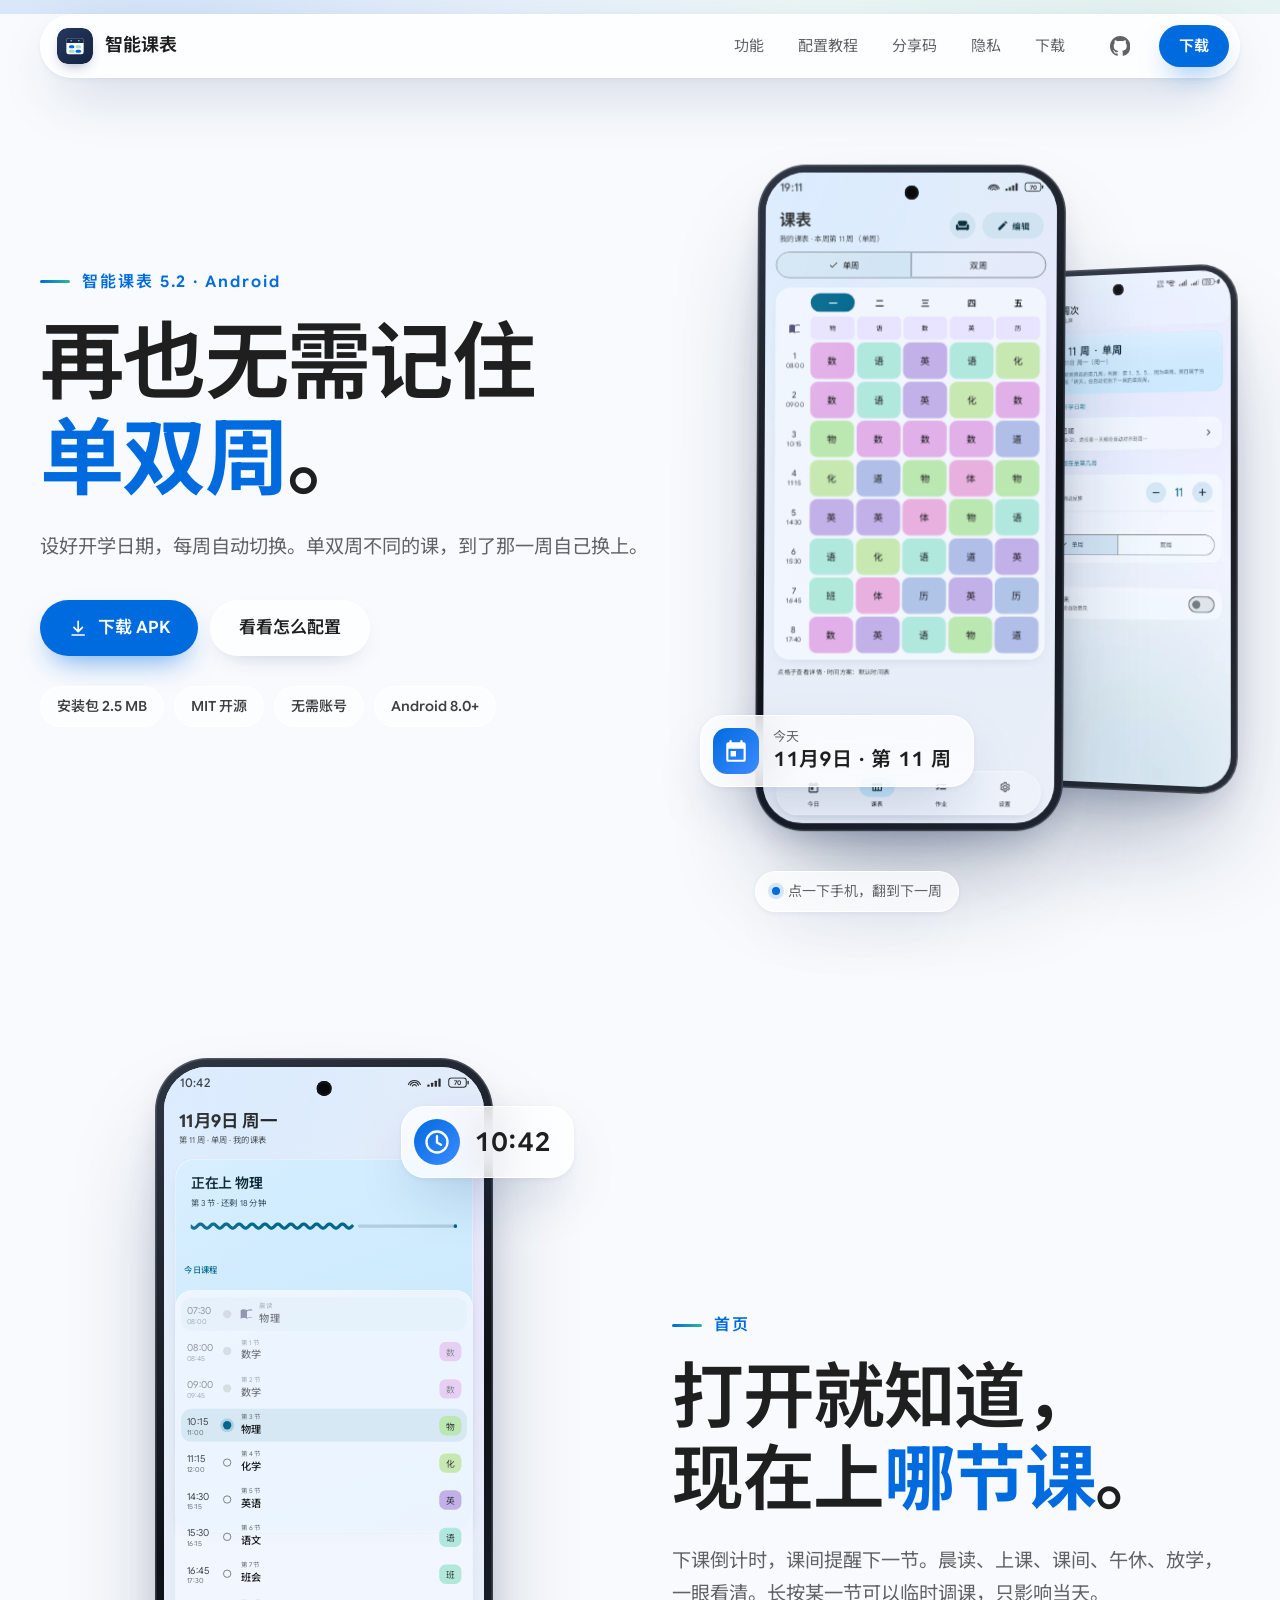
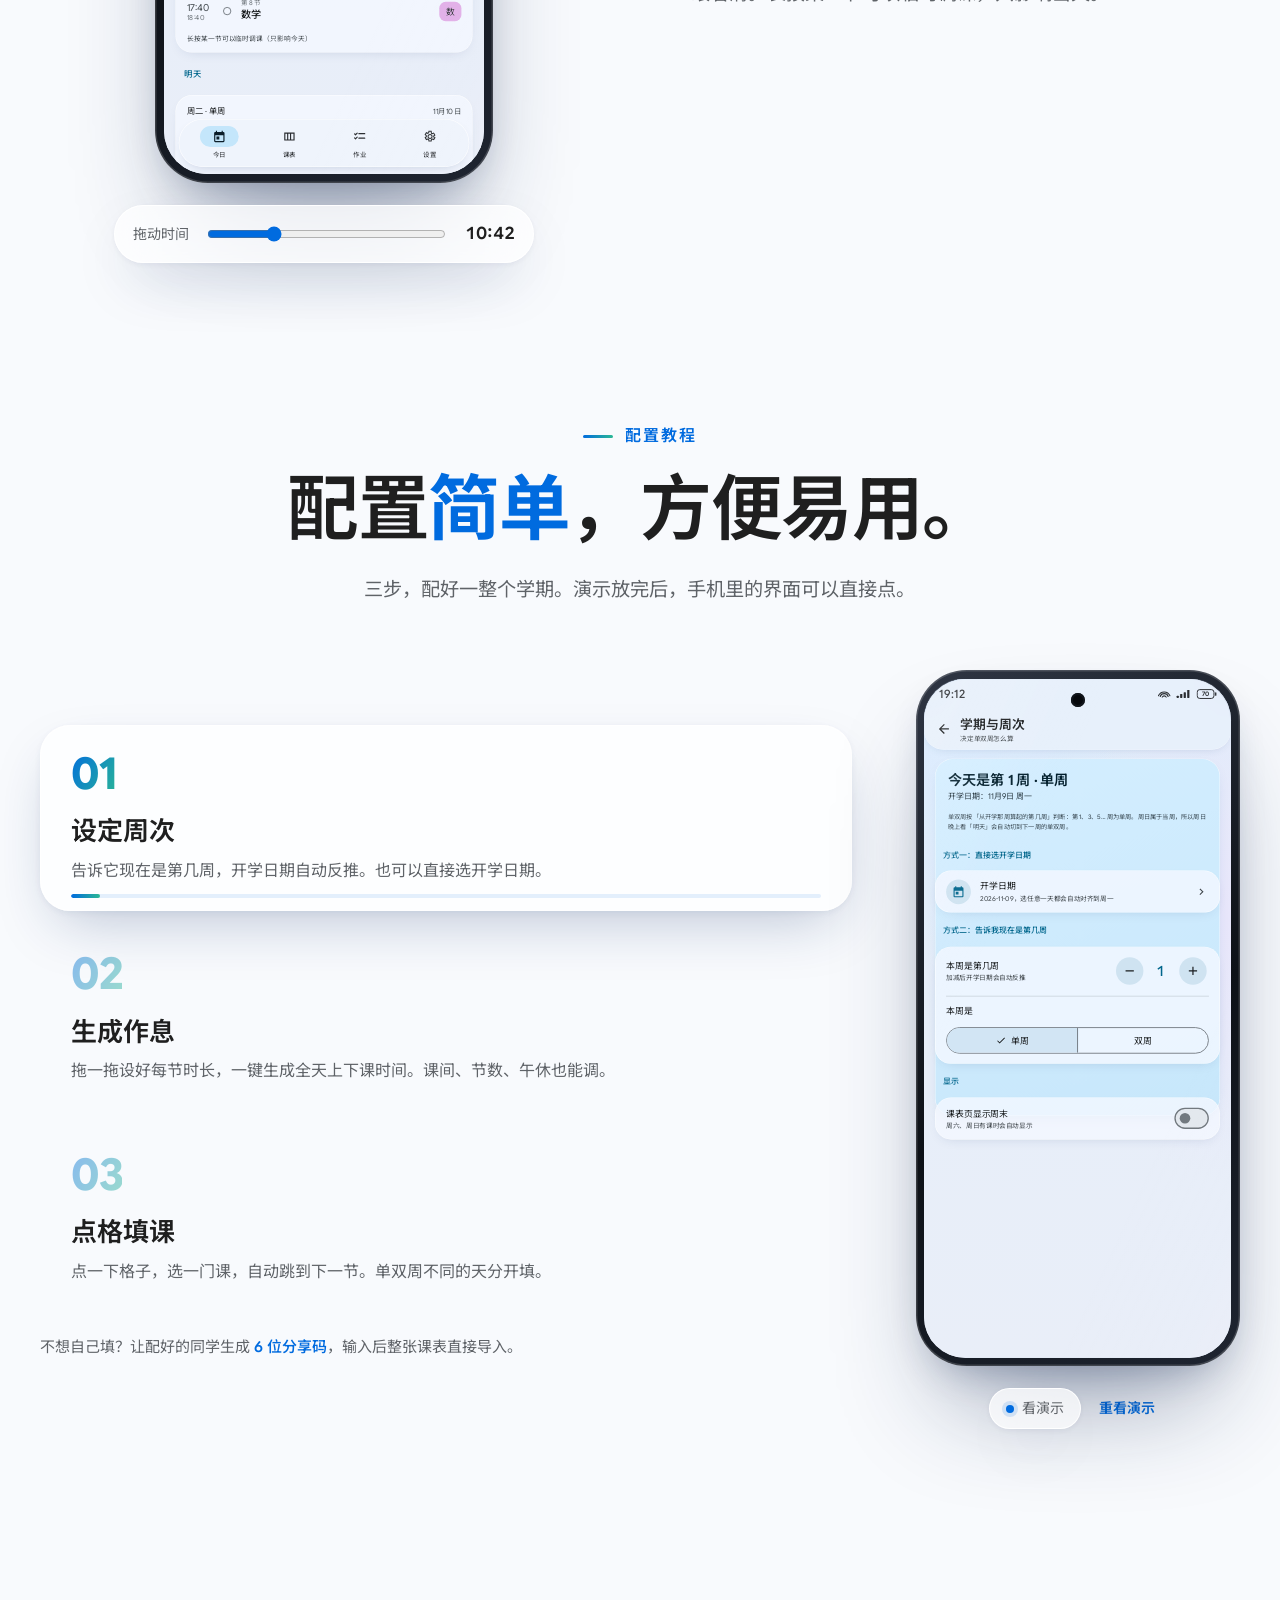
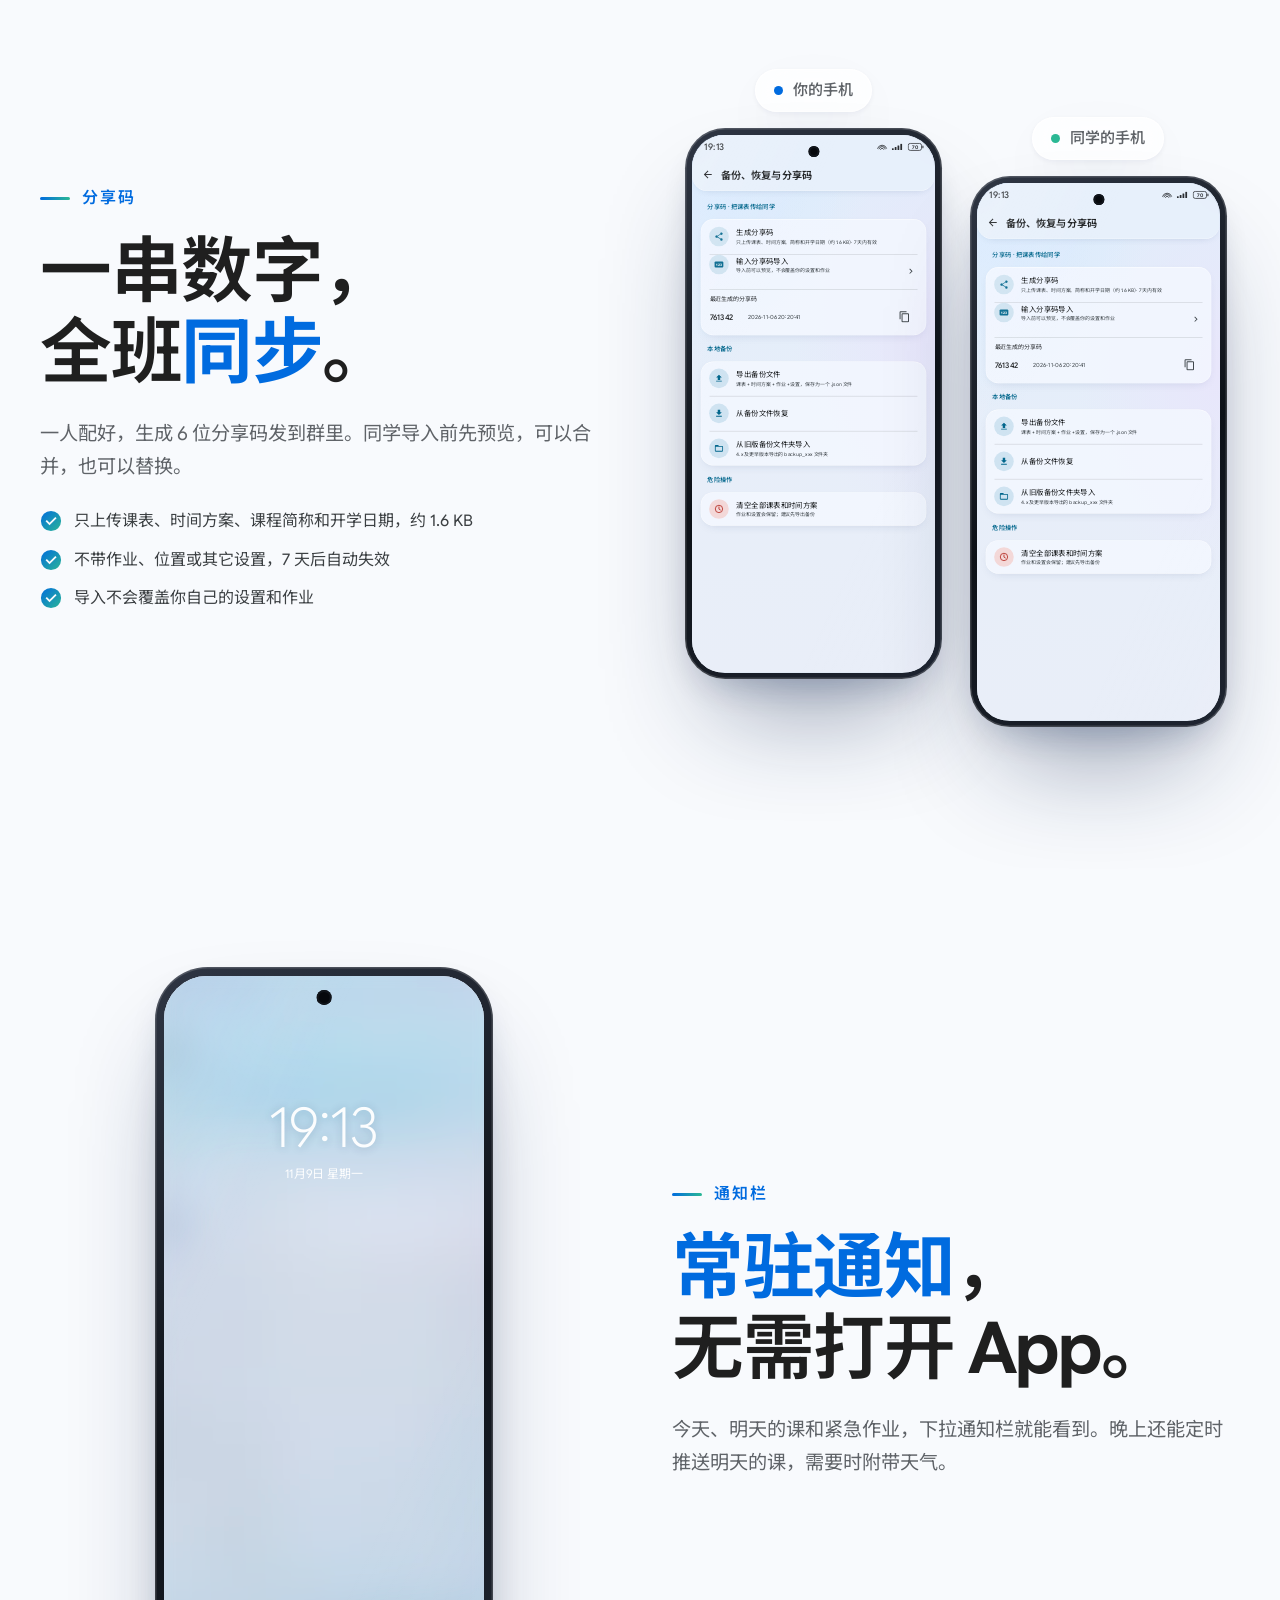
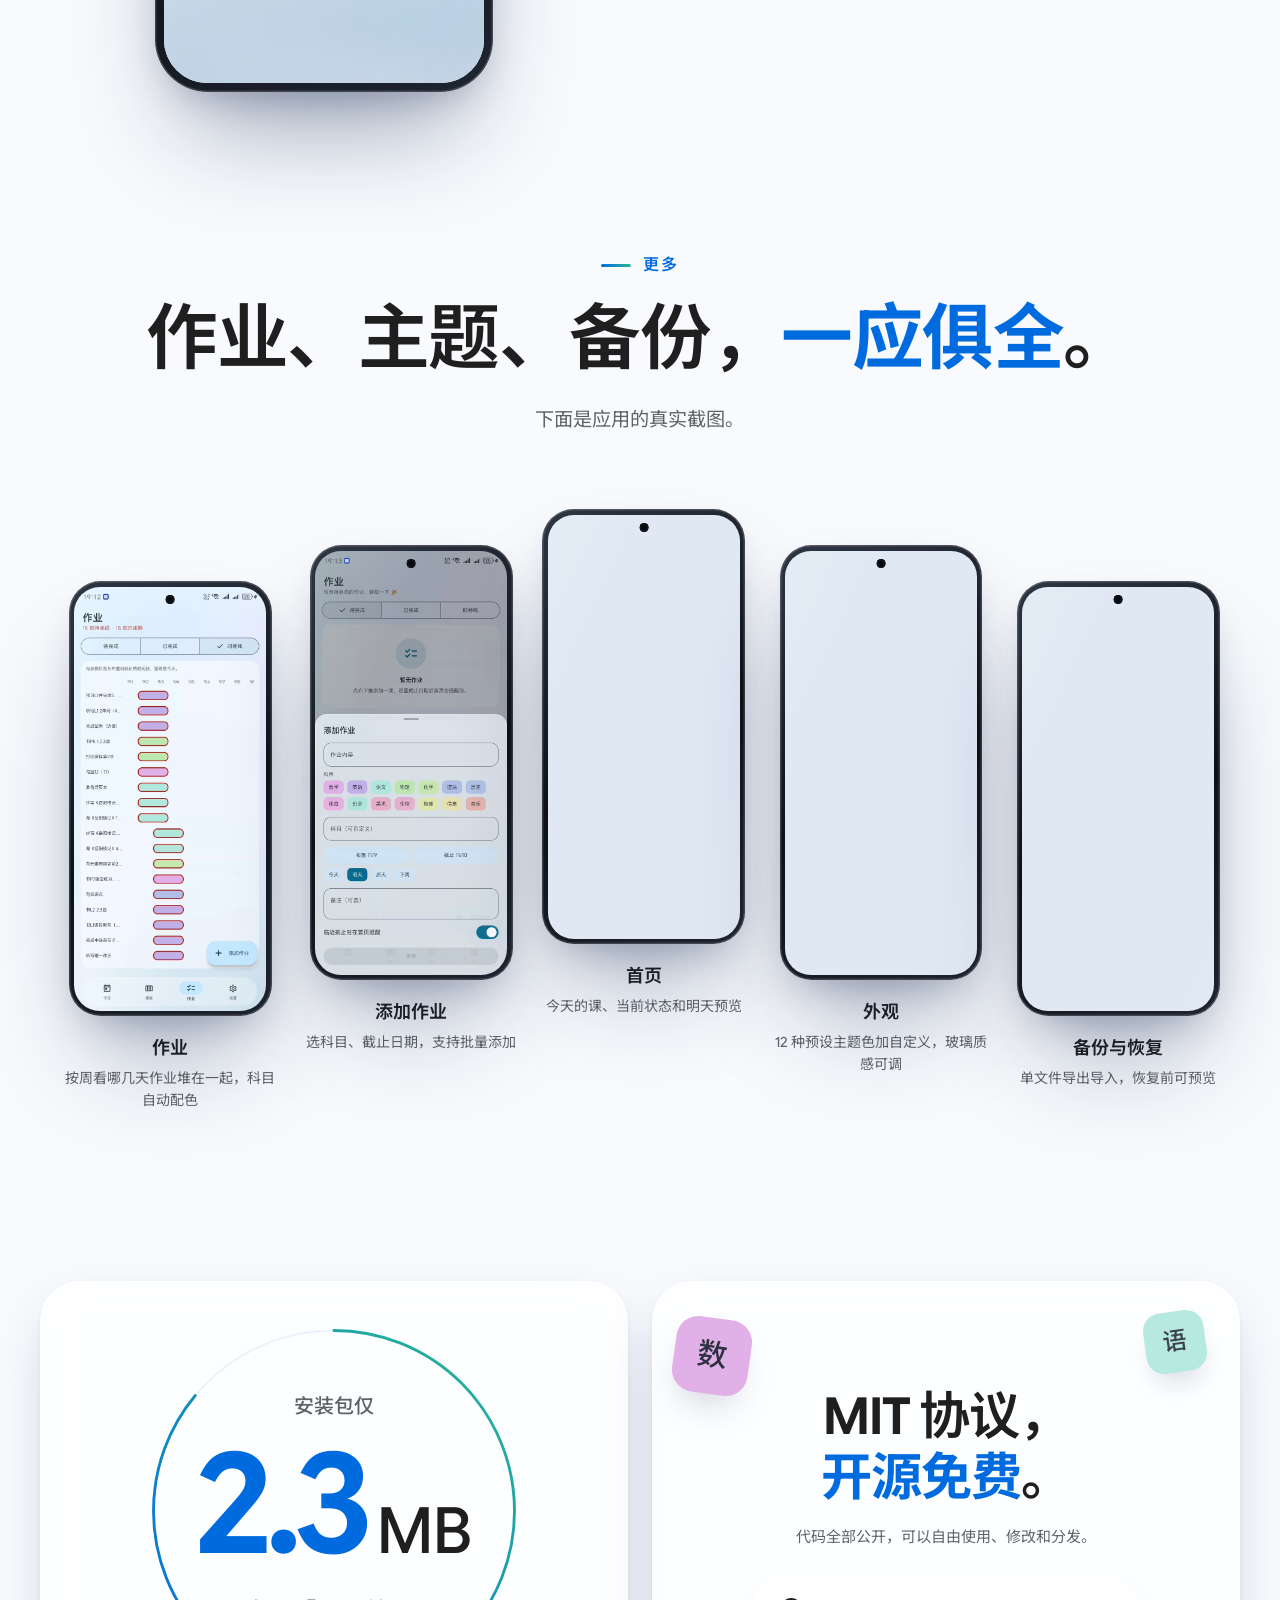
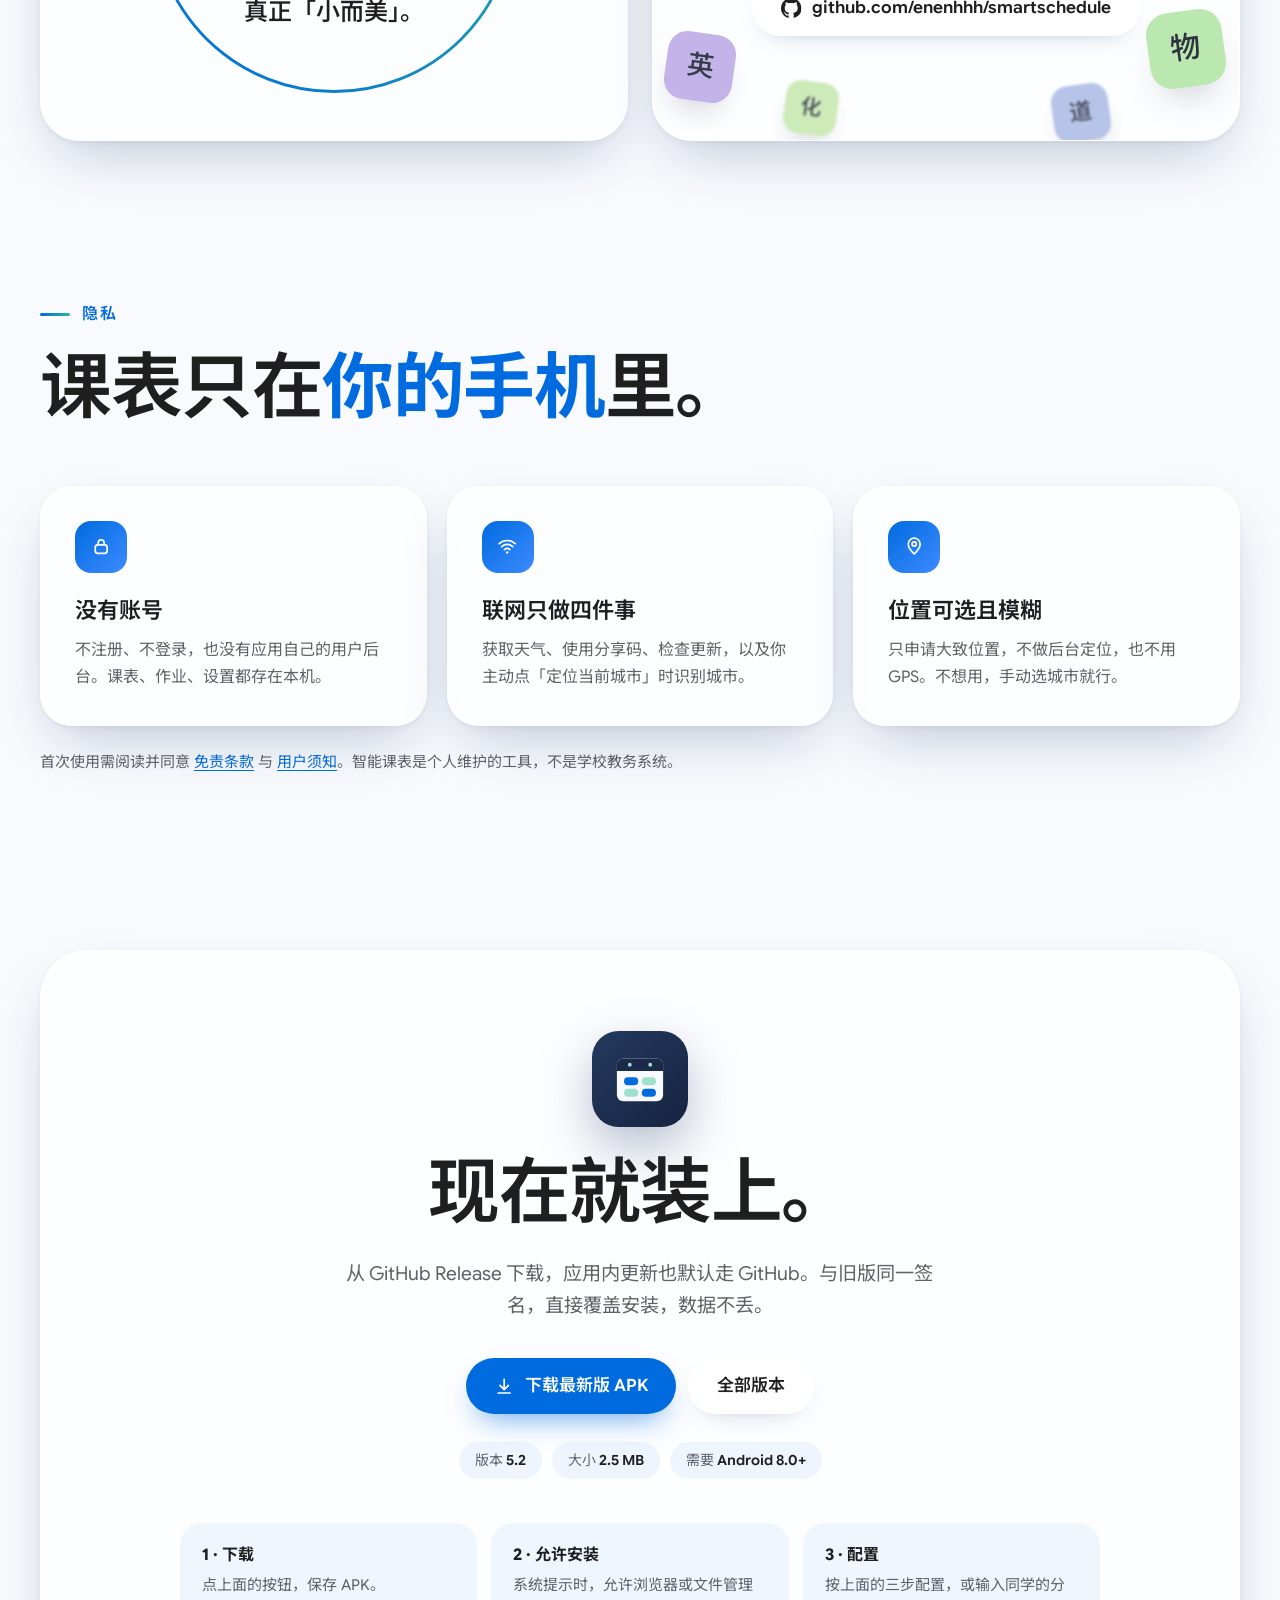
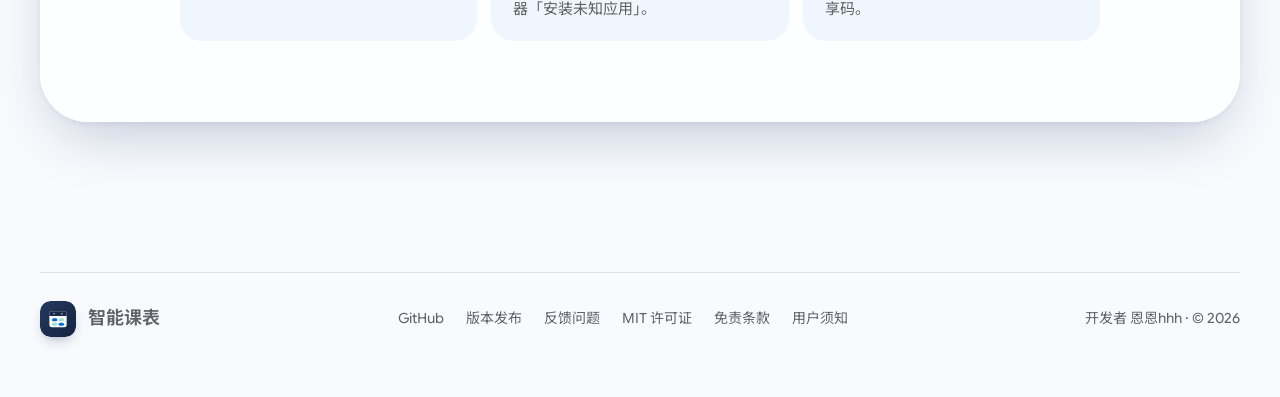
==== commit a86c47dd: "site: 按宣传片风格重做官网 - 视觉与宣传片一致：浅色渐变底、柔光、Google Sans Flex + Noto Sans SC（按用字裁剪，约 310 KB） - 手机里放的是复刻的应用界面" ====
--- a/pages/index.html
+++ b/pages/index.html
@@ -1,640 +1,249 @@
 <!doctype html>
-<html lang="zh-CN" data-mode="light">
+<html lang="zh-CN">
 <head>
 <meta charset="utf-8">
 <meta name="viewport" content="width=device-width,initial-scale=1">
-<title>智能课表 · 单双周，自动接上</title>
-<meta name="description" content="智能课表：专为单双周轮换设计的 Android 课表应用。首页实时显示现在上到第几节、还剩几分钟下课。无账号、数据只存本机，安装包仅约 2.6 MB。">
-<meta name="theme-color" content="#f4f8ff">
-<meta name="color-scheme" content="light dark">
-<meta property="og:title" content="智能课表 · 单双周，自动接上">
-<meta property="og:description" content="专为单双周轮换设计的 Android 课表。实时上课状态、6 位分享码、作业甘特图。约 2.6 MB，无账号。">
+<title>智能课表 · 再也无需记住单双周</title>
+<meta name="description" content="智能课表：为单双周轮换设计的 Android 课表。设好开学日期，每周自动切换；打开就知道现在上哪节课。三步配置，6 位分享码全班同步，常驻通知。安装包 2.5 MB，MIT 开源，无需账号。">
+<meta name="theme-color" content="#f8fafd">
+<meta property="og:title" content="智能课表 · 再也无需记住单双周">
+<meta property="og:description" content="为单双周轮换设计的 Android 课表。三步配置、6 位分享码、常驻通知。2.5 MB，MIT 开源。">
 <meta property="og:type" content="website">
+<meta property="og:url" content="https://enenhhh.github.io/smartschedule/">
+<meta property="og:image" content="https://enenhhh.github.io/smartschedule/assets/og.jpg">
+<meta name="twitter:card" content="summary_large_image">
 <link rel="icon" href="favicon.svg" type="image/svg+xml">
-<script>
-(function(){try{var m=localStorage.getItem('ss-mode')||'system';var d=m==='dark'||(m==='system'&&matchMedia('(prefers-color-scheme: dark)').matches);document.documentElement.dataset.mode=d?'dark':'light';var a=localStorage.getItem('ss-accent');if(/^#[0-9a-f]{6}$/i.test(a||''))document.documentElement.style.setProperty('--accent',a);}catch(e){}
-document.documentElement.classList.add('js');})();
-</script>
-<style>
-:root{
-  --accent:#006bdf;
-  --mint:#2bc4a0;
-  --bg:#f4f8ff;
-  --panel:#ffffff;
-  --ink:#0e1a2c;
-  --muted:#58687e;
-  --line:rgba(14,26,44,.09);
-  --soft:color-mix(in srgb,var(--accent) 10%,var(--bg));
-  --soft2:color-mix(in srgb,var(--accent) 18%,var(--bg));
-  --accent-ink:var(--accent);
-  --on-accent:#fff;
-  --glass:rgba(255,255,255,.62);
-  --glass-line:rgba(255,255,255,.9);
-  --shadow:0 1px 2px rgba(14,26,44,.04),0 18px 48px -12px rgba(14,60,130,.18);
-  --shadow-lg:0 2px 4px rgba(14,26,44,.05),0 40px 90px -24px rgba(0,80,180,.35);
-  --radius:28px;
-  --g:.6;
-}
-:root[data-mode="dark"]{
-  --bg:#08111f;--panel:#0f1b2f;--ink:#eaf1fc;--muted:#9fb0c7;--line:rgba(200,220,255,.12);
-  --soft:color-mix(in srgb,var(--accent) 16%,var(--bg));--soft2:color-mix(in srgb,var(--accent) 26%,var(--bg));
-  --accent-ink:color-mix(in srgb,var(--accent) 55%,#fff);
-  --glass:rgba(15,27,47,.6);--glass-line:rgba(190,215,255,.16);
-  --shadow:0 1px 2px rgba(0,0,0,.3),0 18px 48px -12px rgba(0,0,0,.5);
-  --shadow-lg:0 2px 4px rgba(0,0,0,.3),0 40px 90px -24px rgba(0,0,0,.7);
-}
-*{box-sizing:border-box}
-html{scroll-behavior:smooth;scroll-padding-top:88px;-webkit-text-size-adjust:100%}
-body{margin:0;background:var(--bg);color:var(--ink);font:16px/1.65 -apple-system,BlinkMacSystemFont,"Segoe UI","PingFang SC","Hiragino Sans GB","Microsoft YaHei",system-ui,sans-serif;overflow-x:clip;-webkit-font-smoothing:antialiased}
-a{color:inherit;text-decoration:none}
-button{font:inherit;color:inherit;cursor:pointer}
-img,svg{display:block;max-width:100%}
-.wrap{width:min(1160px,calc(100% - 48px));margin:0 auto}
-.skip{position:absolute;left:-999px;top:8px;background:var(--accent);color:#fff;padding:8px 14px;border-radius:10px;z-index:100}
-.skip:focus{left:8px}
-:focus-visible{outline:3px solid color-mix(in srgb,var(--accent) 60%,transparent);outline-offset:3px;border-radius:10px}
-.icon{width:1.25em;height:1.25em;fill:none;stroke:currentColor;stroke-width:1.8;stroke-linecap:round;stroke-linejoin:round;flex:none}
-
-/* ---------- 背景光斑 ---------- */
-.aurora{position:fixed;inset:0;z-index:-1;overflow:hidden;pointer-events:none}
-.aurora i{position:absolute;border-radius:50%;filter:blur(90px);opacity:.55;animation:drift 22s ease-in-out infinite alternate}
-.aurora i:nth-child(1){width:560px;height:560px;left:-140px;top:-120px;background:color-mix(in srgb,var(--accent) 55%,#7fd6ff)}
-.aurora i:nth-child(2){width:480px;height:480px;right:-120px;top:120px;background:#7ef0d0;animation-delay:-6s;opacity:.4}
-.aurora i:nth-child(3){width:520px;height:520px;left:30%;top:62%;background:color-mix(in srgb,var(--accent) 40%,#c9b8ff);animation-delay:-12s;opacity:.3}
-:root[data-mode="dark"] .aurora i{opacity:.28}
-:root[data-mode="dark"] .aurora i:nth-child(2){opacity:.16}
-:root[data-mode="dark"] .aurora i:nth-child(3){opacity:.18}
-@keyframes drift{to{transform:translate(70px,50px) scale(1.12)}}
-
-/* ---------- 导航 ---------- */
-.nav{position:sticky;top:12px;z-index:50;margin-top:12px}
-.nav-in{display:flex;align-items:center;gap:20px;height:60px;padding:0 10px 0 18px;border-radius:999px;background:var(--glass);border:1px solid var(--glass-line);backdrop-filter:blur(22px) saturate(1.6);-webkit-backdrop-filter:blur(22px) saturate(1.6);box-shadow:var(--shadow)}
-.brand{display:flex;align-items:center;gap:10px;font-weight:700;font-size:17px;letter-spacing:.2px}
-.brand svg{width:30px;height:30px}
-.links{display:flex;gap:4px;margin-left:auto}
-.links a{padding:8px 14px;border-radius:999px;font-size:14px;color:var(--muted);transition:.2s}
-.links a:hover{color:var(--ink);background:var(--soft)}
-.icon-btn{width:40px;height:40px;border-radius:50%;border:0;background:transparent;display:grid;place-items:center;color:var(--muted);transition:.2s}
-.icon-btn:hover{background:var(--soft);color:var(--ink)}
-.btn{display:inline-flex;align-items:center;justify-content:center;gap:8px;height:52px;padding:0 26px;border-radius:999px;border:1px solid transparent;font-weight:600;font-size:16px;transition:transform .2s,box-shadow .2s,background .2s}
-.btn.primary{background:linear-gradient(135deg,var(--accent),color-mix(in srgb,var(--accent) 65%,#00c2e0));color:var(--on-accent);box-shadow:0 10px 28px -8px color-mix(in srgb,var(--accent) 70%,transparent)}
-.btn.primary:hover{transform:translateY(-2px);box-shadow:0 16px 36px -8px color-mix(in srgb,var(--accent) 75%,transparent)}
-.btn.ghost{background:var(--glass);border-color:var(--line);backdrop-filter:blur(14px);-webkit-backdrop-filter:blur(14px)}
-.btn.ghost:hover{background:var(--soft);transform:translateY(-2px)}
-.btn.sm{height:40px;padding:0 18px;font-size:14px}
-
-/* ---------- Hero ---------- */
-.hero{display:grid;grid-template-columns:1.05fr .95fr;gap:40px;align-items:center;padding:48px 0 56px;min-height:calc(100svh - 110px)}
-.pill{display:inline-flex;align-items:center;gap:8px;padding:6px 14px 6px 8px;border-radius:999px;background:var(--glass);border:1px solid var(--glass-line);font-size:13px;color:var(--muted);backdrop-filter:blur(12px);-webkit-backdrop-filter:blur(12px)}
-.pill b{background:var(--accent);color:#fff;border-radius:999px;padding:2px 9px;font-size:12px;font-weight:600}
-h1{margin:22px 0 0;font-size:clamp(44px,6.4vw,84px);line-height:1.04;letter-spacing:-.04em;font-weight:800}
-.grad{background:linear-gradient(100deg,var(--accent) 10%,var(--mint) 90%);-webkit-background-clip:text;background-clip:text;color:transparent}
-.lead{margin:24px 0 0;font-size:clamp(17px,1.6vw,20px);color:var(--muted);max-width:30em}
-.lead strong{color:var(--ink);font-weight:600}
-.cta{display:flex;flex-wrap:wrap;gap:12px;margin-top:34px}
-.facts{display:flex;flex-wrap:wrap;gap:8px 22px;margin:28px 0 0;padding:0;list-style:none;color:var(--muted);font-size:14px}
-.facts li{display:flex;align-items:center;gap:7px}
-.facts .icon{color:var(--accent-ink);width:1.1em;height:1.1em}
-
-/* 手机 */
-.stage{position:relative;display:grid;place-items:center;min-height:600px}
-.phone{position:relative;width:300px;aspect-ratio:300/616;border-radius:46px;padding:11px;background:linear-gradient(160deg,#25354f,#0c1626);box-shadow:var(--shadow-lg),inset 0 0 0 1.5px rgba(255,255,255,.12);transform:rotate(-2.5deg);transition:transform .5s cubic-bezier(.2,.8,.2,1)}
-.phone:hover{transform:rotate(0) translateY(-6px)}
-.screen{position:relative;height:100%;border-radius:36px;overflow:hidden;background:var(--bg);padding:42px 14px 14px;display:flex;flex-direction:column;gap:11px}
-.screen:before{content:"";position:absolute;left:50%;top:10px;width:84px;height:22px;border-radius:99px;background:#0a1220;transform:translateX(-50%);z-index:3}
-.screen .mesh{position:absolute;inset:0;z-index:0;background:radial-gradient(120% 60% at 0% 0%,color-mix(in srgb,var(--accent) 22%,transparent),transparent 60%),radial-gradient(90% 50% at 100% 30%,rgba(43,196,160,.2),transparent 60%)}
-.screen>*{position:relative;z-index:1}
-.s-head{display:flex;justify-content:space-between;align-items:flex-end}
-.s-head small{display:block;color:var(--muted);font-size:11px}
-.s-head h3{margin:0;font-size:20px;letter-spacing:-.02em}
-.chip{font-size:11px;font-weight:600;padding:4px 10px;border-radius:99px;background:var(--soft2);color:var(--accent-ink)}
-.now{border-radius:22px;padding:15px;background:linear-gradient(150deg,var(--accent),color-mix(in srgb,var(--accent) 60%,#00bcd4));color:#fff;box-shadow:0 14px 30px -12px color-mix(in srgb,var(--accent) 80%,transparent)}
-.now small{opacity:.85;font-size:11px}
-.now h4{margin:2px 0 0;font-size:22px;letter-spacing:-.02em}
-.count{display:flex;align-items:baseline;gap:6px;margin-top:10px}
-.count b{font-size:34px;font-variant-numeric:tabular-nums;letter-spacing:-.03em;line-height:1}
-.count span{font-size:12px;opacity:.85}
-.bar{height:7px;border-radius:9px;background:rgba(255,255,255,.28);margin-top:12px;overflow:hidden}
-.bar i{display:block;height:100%;width:54%;border-radius:9px;background:#fff;transition:width 1s linear}
-.tl{display:flex;flex-direction:column;gap:6px}
-.row{display:flex;align-items:center;gap:10px;padding:9px 11px;border-radius:15px;background:var(--glass);border:1px solid var(--glass-line);font-size:12.5px;backdrop-filter:blur(10px);-webkit-backdrop-filter:blur(10px)}
-.row em{font-style:normal;color:var(--muted);font-size:11px;width:46px;font-variant-numeric:tabular-nums}
-.row b{font-weight:600}
-.row.done{opacity:.55}
-.row.cur{border-color:color-mix(in srgb,var(--accent) 50%,transparent)}
-.row .dot{width:8px;height:8px;border-radius:50%;background:var(--accent);margin-left:auto}
-.row.done .dot{background:var(--mint)}
-.row.next .dot{background:transparent;border:2px solid var(--muted);opacity:.6}
-.tabbar{margin-top:auto;display:flex;justify-content:space-around;padding:9px;border-radius:99px;background:var(--glass);border:1px solid var(--glass-line);backdrop-filter:blur(14px);-webkit-backdrop-filter:blur(14px)}
-.tabbar span{width:34px;height:34px;border-radius:50%;display:grid;place-items:center;color:var(--muted)}
-.tabbar span.on{background:var(--accent);color:#fff}
-.tabbar .icon{width:17px;height:17px}
-.float{position:absolute;z-index:5;display:flex;align-items:center;gap:10px;padding:11px 16px 11px 12px;border-radius:18px;background:var(--glass);border:1px solid var(--glass-line);box-shadow:var(--shadow);font-size:13px;backdrop-filter:blur(18px);-webkit-backdrop-filter:blur(18px);animation:bob 6s ease-in-out infinite}
-.float .ic{width:34px;height:34px;border-radius:11px;display:grid;place-items:center;background:var(--soft2);color:var(--accent-ink)}
-.float small{display:block;color:var(--muted);font-size:11px;line-height:1.3}
-.float b{display:block;line-height:1.3}
-.f1{left:-7%;top:15%}.f2{right:-5%;bottom:18%;animation-delay:-3s}
-@keyframes bob{50%{transform:translateY(-9px)}}
-
-/* ---------- 通用 section ---------- */
-section{padding:96px 0}
-.eyebrow{display:inline-flex;align-items:center;gap:8px;font-size:13px;font-weight:600;letter-spacing:.14em;color:var(--accent-ink);text-transform:uppercase}
-.eyebrow:before{content:"";width:22px;height:2px;border-radius:2px;background:linear-gradient(90deg,var(--accent),var(--mint))}
-h2{margin:14px 0 0;font-size:clamp(32px,4.4vw,54px);line-height:1.12;letter-spacing:-.035em;font-weight:800}
-.sec-lead{margin:18px 0 0;max-width:34em;color:var(--muted);font-size:18px}
-.card{position:relative;border-radius:var(--radius);background:var(--glass);border:1px solid var(--glass-line);box-shadow:var(--shadow);backdrop-filter:blur(20px) saturate(1.4);-webkit-backdrop-filter:blur(20px) saturate(1.4)}
-
-/* ---------- 数据条 ---------- */
-.stats{padding:0 0 24px}
-.stats .card{display:grid;grid-template-columns:repeat(4,1fr);padding:30px 12px}
-.stat{padding:6px 22px;text-align:center;border-left:1px solid var(--line)}
-.stat:first-child{border:0}
-.stat b{display:block;font-size:clamp(30px,3.6vw,46px);line-height:1.1;letter-spacing:-.03em;font-weight:800}
-.stat b i{font-style:normal;font-size:.5em;font-weight:700;margin-left:2px;color:var(--muted)}
-.stat span{font-size:14px;color:var(--muted)}
-
-/* ---------- 单双周 ---------- */
-.split{display:grid;grid-template-columns:.9fr 1.1fr;gap:56px;align-items:center}
-.points{list-style:none;margin:30px 0 0;padding:0;display:grid;gap:18px}
-.points li{display:flex;gap:16px}
-.points .n{flex:none;width:40px;height:40px;border-radius:14px;background:var(--soft2);color:var(--accent-ink);display:grid;place-items:center;font-weight:800}
-.points b{display:block;font-size:17px}
-.points p{margin:2px 0 0;color:var(--muted);font-size:15px}
-.demo{padding:26px;box-shadow:var(--shadow-lg)}
-.demo-top{display:flex;align-items:center;justify-content:space-between;gap:12px;flex-wrap:wrap}
-.seg{display:inline-flex;padding:4px;border-radius:999px;background:var(--soft);border:1px solid var(--line)}
-.seg button{border:0;background:transparent;padding:8px 20px;border-radius:999px;font-size:14px;font-weight:600;color:var(--muted);transition:.25s}
-.seg button[aria-pressed="true"]{background:var(--accent);color:#fff;box-shadow:0 6px 16px -6px color-mix(in srgb,var(--accent) 80%,transparent)}
-.demo-top small{color:var(--muted);font-size:13px}
-.grid{display:grid;grid-template-columns:44px repeat(5,1fr);gap:7px;margin-top:20px}
-.grid .h{font-size:12px;color:var(--muted);text-align:center;padding:2px 0 6px;font-weight:600}
-.grid .p{font-size:12px;color:var(--muted);display:grid;place-items:center;font-variant-numeric:tabular-nums}
-.cell{min-height:52px;border-radius:14px;display:grid;place-items:center;font-size:14px;font-weight:600;background:var(--soft);border:1px solid transparent;transition:background .35s,transform .35s,border-color .35s,color .35s}
-.cell.diff{background:color-mix(in srgb,var(--accent) 16%,var(--panel));border-color:color-mix(in srgb,var(--accent) 45%,transparent);color:var(--accent-ink)}
-.cell.flip{animation:pop .45s cubic-bezier(.3,1.5,.5,1)}
-@keyframes pop{0%{transform:scale(.82);opacity:.3}100%{transform:none;opacity:1}}
-.legend{display:flex;gap:18px;margin-top:18px;font-size:13px;color:var(--muted);flex-wrap:wrap}
-.legend i{display:inline-block;width:12px;height:12px;border-radius:4px;margin-right:6px;vertical-align:-1px;background:var(--soft2)}
-.legend i.d{background:color-mix(in srgb,var(--accent) 45%,var(--panel))}
-
-/* ---------- Bento ---------- */
-.bento{display:grid;grid-template-columns:repeat(6,1fr);gap:18px;margin-top:48px}
-.b{padding:28px;overflow:hidden;transition:transform .3s,box-shadow .3s}
-.b:hover{transform:translateY(-4px);box-shadow:var(--shadow-lg)}
-.b .tag{display:inline-grid;place-items:center;width:44px;height:44px;border-radius:15px;background:var(--soft2);color:var(--accent-ink);margin-bottom:16px}
-.b h3{margin:0;font-size:21px;letter-spacing:-.02em}
-.b p{margin:8px 0 0;color:var(--muted);font-size:15px}
-.s2{grid-column:span 2}.s3{grid-column:span 3}.s4{grid-column:span 4}
-.code{display:flex;gap:7px;margin-top:20px}
-.code span{flex:1;height:54px;border-radius:14px;background:var(--soft);display:grid;place-items:center;font-size:24px;font-weight:800;font-variant-numeric:tabular-nums;color:var(--accent-ink);border:1px solid var(--line)}
-.gantt{margin-top:20px;display:grid;gap:8px}
-.gantt div{height:22px;border-radius:99px;background:var(--soft);position:relative}
-.gantt div i{position:absolute;top:0;bottom:0;border-radius:99px;font-style:normal;font-size:11px;color:#fff;display:flex;align-items:center;padding-left:10px;font-weight:600}
-.notif{margin-top:20px;display:grid;gap:8px}
-.notif div{display:flex;gap:10px;align-items:center;padding:10px 12px;border-radius:14px;background:var(--soft);font-size:13px}
-.notif .icon{color:var(--accent-ink)}
-.notif small{display:block;color:var(--muted);font-size:11px}
-.swap{display:flex;align-items:center;gap:10px;margin-top:20px;flex-wrap:wrap}
-.swap span{padding:9px 16px;border-radius:14px;background:var(--soft);font-weight:600;font-size:14px}
-.swap span.t{background:color-mix(in srgb,var(--accent) 16%,var(--panel));color:var(--accent-ink);border:1px dashed color-mix(in srgb,var(--accent) 55%,transparent)}
-.swap .icon{color:var(--muted)}
-
-/* ---------- 外观 ---------- */
-.look{display:grid;grid-template-columns:1fr 1fr;gap:56px;align-items:center}
-.swatches{display:flex;flex-wrap:wrap;gap:12px;margin-top:32px}
-.sw{width:44px;height:44px;border-radius:50%;border:3px solid var(--panel);box-shadow:0 0 0 1.5px var(--line),var(--shadow);transition:transform .2s,box-shadow .2s;position:relative}
-.sw:hover{transform:scale(1.12)}
-.sw[aria-pressed="true"]{box-shadow:0 0 0 3px var(--accent-ink),var(--shadow)}
-.sw[aria-pressed="true"]:after{content:"";position:absolute;inset:0;margin:auto;width:10px;height:6px;border-left:2.5px solid #fff;border-bottom:2.5px solid #fff;transform:translateY(-1px) rotate(-45deg);height:5px}
-.ctl{display:grid;gap:18px;margin-top:30px;max-width:420px}
-.ctl label{display:flex;justify-content:space-between;font-size:14px;font-weight:600}
-.ctl label span{color:var(--muted);font-weight:500}
-input[type=range]{width:100%;accent-color:var(--accent);height:30px}
-.preview{position:relative;border-radius:36px;padding:34px;min-height:400px;overflow:hidden;background:var(--panel);border:1px solid var(--line);box-shadow:var(--shadow-lg);isolation:isolate}
-.preview .blob{position:absolute;border-radius:50%;filter:blur(36px);z-index:-1}
-.preview .b1{width:220px;height:220px;left:-30px;top:-20px;background:var(--accent);opacity:.75}
-.preview .b2{width:200px;height:200px;right:-20px;top:90px;background:var(--mint);opacity:.75}
-.preview .b3{width:230px;height:230px;left:30%;bottom:-70px;background:#a28bff;opacity:.6}
-.gl{padding:20px;border-radius:24px;background:rgba(255,255,255,calc(.9 - var(--g)*.62));border:1px solid rgba(255,255,255,calc(.35 + var(--g)*.5));backdrop-filter:blur(calc(6px + var(--g)*30px)) saturate(1.5);-webkit-backdrop-filter:blur(calc(6px + var(--g)*30px)) saturate(1.5);box-shadow:0 12px 40px -14px rgba(0,40,100,.4);color:#0e1a2c;margin-bottom:14px}
-:root[data-mode="dark"] .gl{background:rgba(15,27,47,calc(.9 - var(--g)*.5));border-color:rgba(190,215,255,calc(.1 + var(--g)*.2));color:#eaf1fc}
-.gl small{opacity:.7;font-size:12px}
-.gl h4{margin:2px 0 0;font-size:19px}
-.gl .pb{height:8px;border-radius:9px;background:rgba(0,0,0,.1);margin-top:14px}
-.gl .pb i{display:block;height:100%;width:62%;border-radius:9px;background:var(--accent)}
-
-/* ---------- 隐私 ---------- */
-.priv{display:grid;grid-template-columns:repeat(3,1fr);gap:18px;margin-top:48px}
-.priv .card{padding:30px}
-.priv h3{margin:14px 0 0;font-size:20px}
-.priv p{margin:8px 0 0;color:var(--muted);font-size:15px}
-.priv .tag{display:grid;place-items:center;width:46px;height:46px;border-radius:16px;background:linear-gradient(135deg,var(--accent),var(--mint));color:#fff}
-.fine{margin-top:22px;color:var(--muted);font-size:14px}
-.fine a{color:var(--accent-ink);text-decoration:underline;text-underline-offset:3px}
-
-/* ---------- 下载 ---------- */
-.dl{padding:56px;text-align:center;overflow:hidden;box-shadow:var(--shadow-lg);background:linear-gradient(160deg,color-mix(in srgb,var(--accent) 14%,var(--glass)),var(--glass))}
-.dl h2{margin-top:12px}
-.dl .sec-lead{margin-left:auto;margin-right:auto}
-.dl .cta{justify-content:center}
-.dl-meta{display:flex;justify-content:center;flex-wrap:wrap;gap:10px;margin-top:30px}
-.dl-meta span{padding:7px 16px;border-radius:999px;background:var(--soft);border:1px solid var(--line);font-size:13px;color:var(--muted)}
-.dl-meta b{color:var(--ink);font-weight:600}
-.steps{display:grid;grid-template-columns:repeat(3,1fr);gap:16px;margin-top:40px;text-align:left}
-.steps div{padding:18px 20px;border-radius:20px;background:var(--soft);font-size:14px;color:var(--muted)}
-.steps b{display:block;color:var(--ink);font-size:15px;margin-bottom:2px}
-.hash{margin-top:22px;font:12px/1.5 ui-monospace,SFMono-Regular,Menlo,Consolas,monospace;color:var(--muted);word-break:break-all}
-
-footer{padding:40px 0 56px;color:var(--muted);font-size:14px}
-.foot{display:flex;flex-wrap:wrap;gap:14px 28px;justify-content:space-between;align-items:center;padding-top:28px;border-top:1px solid var(--line)}
-.foot nav{display:flex;flex-wrap:wrap;gap:6px 22px}
-.foot a:hover{color:var(--ink)}
-
-/* ---------- 动效 ---------- */
-.js .rv{opacity:0;transform:translateY(26px);transition:opacity .8s cubic-bezier(.2,.7,.2,1),transform .8s cubic-bezier(.2,.7,.2,1)}
-.js .rv.in{opacity:1;transform:none}
-.js .rv.d1{transition-delay:.08s}.js .rv.d2{transition-delay:.16s}.js .rv.d3{transition-delay:.24s}
-
-/* ---------- 响应式 ---------- */
-@media(max-width:980px){
-  .hero{grid-template-columns:1fr;min-height:0;padding-top:48px;gap:20px}
-  .stage{min-height:560px}
-  .split,.look{grid-template-columns:1fr;gap:36px}
-  .bento{grid-template-columns:repeat(2,1fr)}
-  .s2,.s3,.s4{grid-column:span 1}.bento .wide{grid-column:span 2}
-  .priv,.steps{grid-template-columns:1fr}
-  .stats .card{grid-template-columns:repeat(2,1fr);row-gap:20px}
-  .stat:nth-child(3){border-left:0}
-}
-@media(max-width:640px){
-  .wrap{width:calc(100% - 32px)}
-  .links{display:none}.nav-in{justify-content:space-between}.nav-in .icon-btn{margin-left:auto}
-  section{padding:68px 0}
-  .bento{grid-template-columns:1fr}.bento .wide{grid-column:span 1}
-  .float{display:none}
-  .dl{padding:34px 20px}
-  .demo{padding:18px}.grid{grid-template-columns:34px repeat(5,1fr);gap:5px}.cell{min-height:46px;font-size:12px;border-radius:11px}
-  .stage{min-height:0;padding:16px 0}
-  .btn{height:50px}
-}
-@media(prefers-reduced-motion:reduce){
-  html{scroll-behavior:auto}
-  *,*:before,*:after{animation:none!important;transition:none!important}
-  .js .rv{opacity:1;transform:none}
-}
-@supports not (backdrop-filter:blur(1px)){.card,.nav-in,.row,.float,.pill,.tabbar{background:var(--panel)}}
-</style>
+<link rel="preload" href="assets/fonts/nsc.woff2" as="font" type="font/woff2" crossorigin>
+<link rel="preload" href="assets/fonts/gsf.woff2" as="font" type="font/woff2" crossorigin>
+<link rel="stylesheet" href="assets/fonts.css">
+<link rel="stylesheet" href="assets/app.css">
+<link rel="stylesheet" href="assets/site.css">
+<script>document.documentElement.classList.add('js');window.TIMELINE={scenes:[]};</script>
 </head>
 <body>
 <a class="skip" href="#main">跳到正文</a>
-
 <svg width="0" height="0" style="position:absolute" aria-hidden="true"><defs>
-<symbol id="i-cal" viewBox="0 0 24 24"><rect x="3.5" y="5" width="17" height="15.5" rx="3"/><path d="M3.5 10h17M8 3v4M16 3v4"/></symbol>
-<symbol id="i-clock" viewBox="0 0 24 24"><circle cx="12" cy="12" r="8.5"/><path d="M12 7.5V12l3 2"/></symbol>
-<symbol id="i-share" viewBox="0 0 24 24"><circle cx="6" cy="12" r="2.6"/><circle cx="17.5" cy="6" r="2.6"/><circle cx="17.5" cy="18" r="2.6"/><path d="M8.3 10.8l7-3.6M8.3 13.2l7 3.6"/></symbol>
-<symbol id="i-book" viewBox="0 0 24 24"><path d="M5 4.5h10a3 3 0 013 3V20H8a3 3 0 01-3-3V4.5z"/><path d="M5 17a3 3 0 013-3h10"/></symbol>
-<symbol id="i-bell" viewBox="0 0 24 24"><path d="M6 16.5V11a6 6 0 1112 0v5.5l1.5 2h-15L6 16.5z"/><path d="M10 21h4"/></symbol>
-<symbol id="i-swap" viewBox="0 0 24 24"><path d="M5 8h13l-3-3M19 16H6l3 3"/></symbol>
-<symbol id="i-lock" viewBox="0 0 24 24"><rect x="5" y="10.5" width="14" height="10" rx="3"/><path d="M8.5 10.5V8a3.5 3.5 0 017 0v2.5"/></symbol>
-<symbol id="i-down" viewBox="0 0 24 24"><path d="M12 4v11M7 11l5 5 5-5M5 20h14"/></symbol>
-<symbol id="i-gh" viewBox="0 0 24 24"><path d="M9 19c-4 1.3-4-2-6-2.5M15 21v-3.2a2.8 2.8 0 00-.8-2.2c2.700-.3 5.500-1.300 5.500-6a4.600 4.600 0 00-1.300-3.200 4.300 4.300 0 00-.1-3.200s-1-.3-3.300 1.300a11.400 11.400 0 00-6 0C6.700 2.900 5.700 3.200 5.700 3.200a4.300 4.300 0 00-.1 3.200A4.600 4.600 0 004.300 9.600c0 4.600 2.800 5.600 5.500 6a2.800 2.800 0 00-.8 2.200V21"/></symbol>
-<symbol id="i-moon" viewBox="0 0 24 24"><path d="M20 14.500A8 8 0 019.500 4 8 8 0 1020 14.500z"/></symbol>
-<symbol id="i-sun" viewBox="0 0 24 24"><circle cx="12" cy="12" r="4"/><path d="M12 2.500v2.500M12 19v2.500M2.500 12H5M19 12h2.500M5.300 5.300l1.800 1.800M16.900 16.900l1.800 1.800M5.300 18.700l1.800-1.800M16.900 7.100l1.800-1.800"/></symbol>
-<symbol id="i-pin" viewBox="0 0 24 24"><path d="M12 21s7-6.100 7-11.500A7 7 0 005 9.500C5 14.900 12 21 12 21z"/><circle cx="12" cy="9.500" r="2.500"/></symbol>
-<symbol id="i-feather" viewBox="0 0 24 24"><path d="M20 4c-8 0-13 4-13 11v3M20 4c0 8-4 13-11 13H7M7 18l6-6"/></symbol>
-<symbol id="i-home" viewBox="0 0 24 24"><path d="M4 11l8-6.500 8 6.500V19a1.500 1.500 0 01-1.500 1.500h-4v-5.500h-5v5.500h-4A1.500 1.500 0 014 19v-8z"/></symbol>
-<symbol id="i-gear" viewBox="0 0 24 24"><circle cx="12" cy="12" r="3"/><path d="M19.400 15a1.700 1.700 0 00.3 1.800l.1.100a2 2 0 11-2.800 2.800l-.1-.1a1.700 1.700 0 00-1.800-.3 1.700 1.700 0 00-1 1.500V21a2 2 0 11-4 0v-.1a1.700 1.700 0 00-1.100-1.500 1.700 1.700 0 00-1.800.3l-.1.1a2 2 0 11-2.800-2.800l.1-.1a1.700 1.700 0 00.3-1.800 1.700 1.700 0 00-1.500-1H3a2 2 0 110-4h.1a1.700 1.700 0 001.500-1.100 1.700 1.700 0 00-.3-1.800l-.1-.1a2 2 0 112.800-2.800l.1.100a1.700 1.700 0 001.800.3H9a1.700 1.700 0 001-1.500V3a2 2 0 114 0v.1a1.700 1.700 0 001 1.500 1.700 1.700 0 001.800-.3l.1-.1a2 2 0 112.800 2.800l-.1.100a1.700 1.700 0 00-.3 1.800V9a1.700 1.700 0 001.500 1H21a2 2 0 110 4h-.1a1.700 1.700 0 00-1.500 1z"/></symbol>
-<symbol id="i-mark" viewBox="0 0 64 64"><defs><linearGradient id="mg" x1="0" y1="0" x2="1" y2="1"><stop offset="0" stop-color="#24395f"/><stop offset="1" stop-color="#152340"/></linearGradient></defs><rect width="64" height="64" rx="18" fill="url(#mg)"/><rect x="14" y="16" width="36" height="34" rx="6" fill="#f7f9fc"/><path d="M14 22a6 6 0 016-6h24a6 6 0 016 6v4H14z" fill="#1b2a4a"/><circle cx="24" cy="21" r="2" fill="#9fe1cb"/><circle cx="40" cy="21" r="2" fill="#9fe1cb"/><rect x="21" y="32" width="9" height="5" rx="2.500" fill="#006bdf"/><rect x="34" y="32" width="9" height="5" rx="2.500" fill="#9fe1cb"/><rect x="21" y="41" width="9" height="5" rx="2.500" fill="#9fe1cb"/><rect x="34" y="41" width="9" height="5" rx="2.500" fill="#006bdf"/></symbol>
+<symbol id="i-down" viewBox="0 0 24 24"><path d="M12 4v11M7 11l5 5 5-5M5 20h14" fill="none" stroke="currentColor" stroke-width="2" stroke-linecap="round" stroke-linejoin="round"/></symbol>
+<symbol id="i-gh" viewBox="0 0 16 16"><path fill="currentColor" d="M8 0C3.58 0 0 3.58 0 8c0 3.54 2.29 6.53 5.47 7.59.4.07.55-.17.55-.38 0-.19-.01-.82-.01-1.49-2.01.37-2.53-.49-2.69-.94-.09-.23-.48-.94-.82-1.13-.28-.15-.68-.52-.01-.53.63-.01 1.08.58 1.23.82.72 1.21 1.87.87 2.33.66.07-.52.28-.87.51-1.07-1.78-.2-3.64-.89-3.64-3.95 0-.87.31-1.59.82-2.15-.08-.2-.36-1.02.08-2.12 0 0 .67-.21 2.2.82.64-.18 1.32-.27 2-.27.68 0 1.36.09 2 .27 1.53-1.04 2.2-.82 2.2-.82.44 1.1.16 1.92.08 2.12.51.56.82 1.27.82 2.15 0 3.07-1.87 3.75-3.65 3.95.29.25.54.73.54 1.48 0 1.07-.01 1.93-.01 2.2 0 .21.15.46.55.38A8.013 8.013 0 0016 8c0-4.42-3.58-8-8-8z"/></symbol>
+<symbol id="i-lock" viewBox="0 0 24 24"><rect x="5" y="10.5" width="14" height="10" rx="3" fill="none" stroke="currentColor" stroke-width="2"/><path d="M8.5 10.5V8a3.5 3.5 0 017 0v2.5" fill="none" stroke="currentColor" stroke-width="2"/></symbol>
+<symbol id="i-wifi" viewBox="0 0 24 24"><path d="M2.5 9a14 14 0 0119 0M5.5 12.5a9.5 9.5 0 0113 0M8.8 16a5 5 0 016.4 0" fill="none" stroke="currentColor" stroke-width="2" stroke-linecap="round"/><circle cx="12" cy="19.3" r="1.4" fill="currentColor"/></symbol>
+<symbol id="i-pin" viewBox="0 0 24 24"><path d="M12 21s7-6.1 7-11.5A7 7 0 005 9.5C5 14.9 12 21 12 21z" fill="none" stroke="currentColor" stroke-width="2"/><circle cx="12" cy="9.5" r="2.5" fill="none" stroke="currentColor" stroke-width="2"/></symbol>
 </defs></svg>
-
-<div class="aurora" aria-hidden="true"><i></i><i></i><i></i></div>
-
-<header class="nav wrap">
-  <div class="nav-in">
-    <a class="brand" href="#top" aria-label="智能课表"><svg><use href="#i-mark"/></svg>智能课表</a>
-    <nav class="links" aria-label="主导航">
-      <a href="#weeks">单双周</a><a href="#features">功能</a><a href="#look">外观</a><a href="#privacy">隐私</a><a href="#download">下载</a>
+<div class="bgfx" aria-hidden="true"><i></i><i></i><i></i><i></i><b></b></div>
+
+<header class="topnav wrap">
+  <div class="topnav-in glassy">
+    <a class="brand" href="#top" aria-label="智能课表 首页"><span class="mark" data-icon="36"></span>智能课表</a>
+    <nav class="navlinks" aria-label="主导航">
+      <a href="#today">功能</a><a href="#guide">配置教程</a><a href="#share">分享码</a><a href="#privacy">隐私</a><a href="#download">下载</a>
     </nav>
-    <button class="icon-btn" id="modeBtn" aria-label="切换深浅色"><svg class="icon" id="modeIcon"><use href="#i-moon"/></svg></button>
-    <a class="btn primary sm" href="#download">下载</a>
+    <a class="gh" href="https://github.com/enenhhh/smartschedule" rel="noopener" aria-label="GitHub 源码"><svg class="ico"><use href="#i-gh"/></svg></a>
+    <a class="btn pri sm" href="#download">下载</a>
   </div>
 </header>
 
 <main id="main">
-<!-- ================= Hero ================= -->
-<div class="wrap hero" id="top">
-  <div>
-    <span class="pill rv"><b>5.2</b> Android 8.0+ · 开源 · 无需账号</span>
-    <h1 class="rv d1">单双周，<br><span class="grad">自动接上。</span></h1>
-    <p class="lead rv d2">专为<strong>单双周轮换</strong>设计的课表。打开就知道<strong>现在上到第几节、还剩几分钟下课</strong>，到了周一自动换成另一套课，不用再手动翻。</p>
-    <div class="cta rv d3">
-      <a class="btn primary" href="#download"><svg class="icon"><use href="#i-down"/></svg>下载 APK</a>
-      <a class="btn ghost" href="https://github.com/enenhhh/smartschedule" rel="noopener"><svg class="icon"><use href="#i-gh"/></svg>查看源码</a>
-    </div>
-    <ul class="facts rv d3">
-      <li><svg class="icon"><use href="#i-feather"/></svg>安装包约 2.6 MB</li>
-      <li><svg class="icon"><use href="#i-lock"/></svg>数据只存在你的手机</li>
-      <li><svg class="icon"><use href="#i-share"/></svg>6 位分享码一键导入</li>
+<!-- ================= 首屏：单双周 ================= -->
+<section class="wrap hero" id="top">
+  <div class="copy">
+    <div class="eyebrow rv">智能课表 5.2 · Android</div>
+    <h1 class="title xl" data-split>再也无需记住<br><b class="hl">单双周</b>。</h1>
+    <p class="lead rv" style="--d:300ms">设好开学日期，每周自动切换。单双周不同的课，到了那一周自己换上。</p>
+    <div class="cta rv" style="--d:420ms">
+      <a class="btn pri" href="#download"><svg class="ico"><use href="#i-down"/></svg>下载 APK</a>
+      <a class="btn sec" href="#guide">看看怎么配置</a>
+    </div>
+    <ul class="facts rv" style="--d:540ms">
+      <li>安装包 2.5 MB</li><li>MIT 开源</li><li>无需账号</li><li>Android 8.0+</li>
     </ul>
   </div>
-
-  <div class="stage rv d2" aria-label="应用首页示意">
-    <div class="float f1"><span class="ic"><svg class="icon"><use href="#i-swap"/></svg></span><div><small>周一 00:00</small><b>自动切换为双周课表</b></div></div>
-    <div class="phone">
-      <div class="screen">
-        <div class="mesh"></div>
-        <div class="s-head"><div><small>11月9日 周一</small><h3>今天</h3></div><span class="chip">第 12 周 · 双周</span></div>
-        <div class="now">
-          <small>上课中</small>
-          <h4>第 3 节 · 数学</h4>
-          <div class="count"><b id="cd">18:24</b><span>后下课</span></div>
-          <div class="bar"><i id="cdbar"></i></div>
+  <div class="hero-stage rv" style="--d:200ms">
+    <div class="phone back" aria-hidden="true"><div class="scr"><img src="shots/06_semester.webp" alt="" width="640" height="1415" decoding="async"></div></div>
+    <div class="phone front"><div class="scr live" id="scrTimetable" role="button" tabindex="0" aria-label="课表演示：点一下翻到下一周"></div></div>
+    <div class="badge glassy" aria-live="polite"><span class="bi" data-svg="cal"></span><span><small>今天</small><b id="weekBadge">11月9日 · 第 11 周</b></span></div>
+    <span class="hint glassy">点一下手机，翻到下一周</span>
+  </div>
+</section>
+
+<!-- ================= 首页：实时状态 ================= -->
+<section class="block" id="today">
+  <div class="wrap split rev">
+    <div class="copy">
+      <div class="eyebrow rv">首页</div>
+      <h2 class="title" data-split>打开就知道，<br>现在上<b class="hl">哪节课</b>。</h2>
+      <p class="lead rv">下课倒计时，课间提醒下一节。晨读、上课、课间、午休、放学，一眼看清。长按某一节可以临时调课，只影响当天。</p>
+    </div>
+    <div class="stage today-stage rv">
+      <div class="phone"><div class="scr" id="scrToday" aria-label="首页演示"></div></div>
+      <div class="badge glassy" aria-hidden="true"><span class="bi" style="border-radius:50%" data-svg="clock"></span><b id="todayClock" style="font-size:26px">10:42</b></div>
+      <div class="scrub glassy"><label for="timeRange">拖动时间</label><input id="timeRange" type="range" min="470" max="1119" value="642" step="1"><output id="timeOut" for="timeRange">10:42</output></div>
+    </div>
+  </div>
+</section>
+
+<!-- ================= 配置教程 ================= -->
+<section class="block" id="guide" style="padding-top:40px">
+  <div class="wrap">
+    <div class="center">
+      <div class="eyebrow c rv">配置教程</div>
+      <h2 class="title" data-split>配置<b class="hl">简单</b>，方便易用。</h2>
+      <p class="lead rv">三步，配好一整个学期。演示放完后，手机里的界面可以直接点。</p>
+    </div>
+    <div class="guide">
+      <div>
+        <div class="steps" role="tablist" aria-label="配置步骤">
+          <button class="step rv" role="tab" aria-selected="true" aria-controls="guidePanel" data-step="0">
+            <span class="num">01</span><span class="sh">设定周次</span>
+            <span class="sp">告诉它现在是第几周，开学日期自动反推。也可以直接选开学日期。</span><span class="bar"><i></i></span></button>
+          <button class="step rv" role="tab" aria-selected="false" aria-controls="guidePanel" data-step="1" style="--d:80ms">
+            <span class="num">02</span><span class="sh">生成作息</span>
+            <span class="sp">拖一拖设好每节时长，一键生成全天上下课时间。课间、节数、午休也能调。</span><span class="bar"><i></i></span></button>
+          <button class="step rv" role="tab" aria-selected="false" aria-controls="guidePanel" data-step="2" style="--d:160ms">
+            <span class="num">03</span><span class="sh">点格填课</span>
+            <span class="sp">点一下格子，选一门课，自动跳到下一节。单双周不同的天分开填。</span><span class="bar"><i></i></span></button>
         </div>
-        <div class="tl">
-          <div class="row done"><em>08:00</em><b>语文</b><i class="dot"></i></div>
-          <div class="row done"><em>08:50</em><b>英语</b><i class="dot"></i></div>
-          <div class="row cur"><em>09:50</em><b>数学</b><i class="dot"></i></div>
-          <div class="row next"><em>10:40</em><b>物理</b><i class="dot"></i></div>
-          <div class="row next"><em>14:00</em><b>体育</b><i class="dot"></i></div>
-        </div>
-        <div class="tabbar" aria-hidden="true">
-          <span class="on"><svg class="icon"><use href="#i-home"/></svg></span>
-          <span><svg class="icon"><use href="#i-cal"/></svg></span>
-          <span><svg class="icon"><use href="#i-book"/></svg></span>
-          <span><svg class="icon"><use href="#i-gear"/></svg></span>
-        </div>
-      </div>
-    </div>
-    <div class="float f2"><span class="ic"><svg class="icon"><use href="#i-share"/></svg></span><div><small>同学发来的分享码</small><b>482 913 · 一键导入</b></div></div>
-  </div>
-</div>
-
-<!-- ================= 数据条 ================= -->
-<div class="wrap stats rv">
-  <div class="card">
-    <div class="stat"><b>2.6<i>MB</i></b><span>Release 安装包</span></div>
-    <div class="stat"><b>0</b><span>账号 · 无需注册</span></div>
-    <div class="stat"><b>6<i>位</i></b><span>数字分享码</span></div>
-    <div class="stat"><b>12</b><span>预设主题色</span></div>
-  </div>
-</div>
-
-<!-- ================= 单双周 ================= -->
-<section id="weeks">
+        <p class="guide-note rv">不想自己填？让配好的同学生成 <a href="#share">6 位分享码</a>，输入后整张课表直接导入。</p>
+      </div>
+      <div class="stage guide-stage rv" id="guidePanel" role="tabpanel">
+        <div class="phone"><div class="scr live" id="scrGuide" aria-label="配置演示，可以点击"></div></div>
+        <div style="display:flex;align-items:center;gap:6px"><span class="hint glassy" id="guideHint">看演示</span><button class="redo" id="guideRedo" type="button">重看演示</button></div>
+      </div>
+    </div>
+  </div>
+</section>
+
+<!-- ================= 分享码 ================= -->
+<section class="block" id="share">
   <div class="wrap split">
-    <div>
-      <span class="eyebrow rv">核心功能</span>
-      <h2 class="rv d1">单周一套，<br>双周另一套。</h2>
-      <p class="sec-lead rv d2">轮换课表最烦的是每周手动翻页。填一次开学日期，之后每一周是单周还是双周，应用自己算。</p>
-      <ul class="points">
-        <li class="rv"><span class="n">1</span><div><b>按天决定要不要区分</b><p>只有周三的物理课隔周不同？只给周三开启「单双周不同」，其余天共用一套。</p></div></li>
-        <li class="rv d1"><span class="n">2</span><div><b>周一对齐，不会算错</b><p>以周一作为一周的起点计算周次，开学日不在周一、周日看明天的课，都不会错一周。</p></div></li>
-        <li class="rv d2"><span class="n">3</span><div><b>时间方案可复用</b><p>上下课时间单独成方案，几张课表共用同一套作息，改一处全都生效。</p></div></li>
+    <div class="copy">
+      <div class="eyebrow rv">分享码</div>
+      <h2 class="title" data-split>一串数字，<br>全班<b class="hl">同步</b>。</h2>
+      <p class="lead rv">一人配好，生成 6 位分享码发到群里。同学导入前先预览，可以合并，也可以替换。</p>
+      <ul class="ticks rv">
+        <li>只上传课表、时间方案、课程简称和开学日期，约 1.6 KB</li>
+        <li>不带作业、位置或其它设置，7 天后自动失效</li>
+        <li>导入不会覆盖你自己的设置和作业</li>
       </ul>
     </div>
-    <div class="card demo rv d1" aria-label="单双周互动演示">
-      <div class="demo-top">
-        <div class="seg" role="group" aria-label="选择周类型">
-          <button type="button" id="wOdd" aria-pressed="true">单周</button>
-          <button type="button" id="wEven" aria-pressed="false">双周</button>
-        </div>
-        <small id="wNote">点一下，看看不同的格子怎么变</small>
-      </div>
-      <div class="grid" id="grid" role="table" aria-label="示例课表"></div>
-      <div class="legend"><span><i></i>每周相同</span><span><i class="d"></i>单双周不同</span></div>
-    </div>
-  </div>
-</section>
-
-<!-- ================= 功能 ================= -->
-<section id="features" style="padding-top:24px">
-  <div class="wrap">
-    <span class="eyebrow rv">更多功能</span>
-    <h2 class="rv d1">课表之外，<br>该有的都有。</h2>
-    <div class="bento">
-      <article class="card b s4 wide rv">
-        <span class="tag"><svg class="icon"><use href="#i-share"/></svg></span>
-        <h3>6 位分享码，一人配好，全班导入</h3>
-        <p>只发送你选中的课表、对应时间方案和课程简称，不带作业、位置或其它设置。导入前先预览，可以选择合并或替换，不会清掉你自己的设置。分享码 7 天后失效。</p>
-        <div class="code" aria-hidden="true"><span>4</span><span>8</span><span>2</span><span>9</span><span>1</span><span>3</span></div>
-      </article>
-      <article class="card b s2 rv d1">
-        <span class="tag"><svg class="icon"><use href="#i-clock"/></svg></span>
-        <h3>实时上课状态</h3>
-        <p>早读、上课、课间、午休、放学，一眼看清，附下课倒计时和进度条。</p>
-      </article>
-      <article class="card b s3 rv">
-        <span class="tag"><svg class="icon"><use href="#i-book"/></svg></span>
-        <h3>作业甘特图</h3>
-        <p>按周看哪几天作业堆在一起。科目自动配色，支持批量添加。</p>
-        <div class="gantt" aria-hidden="true">
-          <div><i style="left:4%;width:38%;background:#2f7de1">数学 · 周三</i></div>
-          <div><i style="left:20%;width:46%;background:#1fb99a">英语 · 周四</i></div>
-          <div><i style="left:44%;width:44%;background:#8e6bd8">物理 · 周五</i></div>
-        </div>
-      </article>
-      <article class="card b s3 rv d1">
-        <span class="tag"><svg class="icon"><use href="#i-bell"/></svg></span>
-        <h3>明日课表与天气提醒</h3>
-        <p>晚上定时推送明天的课，需要时附带天气。通知栏可常驻今日课表。</p>
-        <div class="notif" aria-hidden="true">
-          <div><svg class="icon"><use href="#i-cal"/></svg><span><b>明天 周二 · 6 节课</b><small>语文 数学 英语 物理 …</small></span></div>
-          <div><svg class="icon"><use href="#i-sun"/></svg><span><b>明天 多云 14~22°C</b><small>早晚温差大，记得带外套</small></span></div>
-        </div>
-      </article>
-      <article class="card b s2 rv">
-        <span class="tag"><svg class="icon"><use href="#i-swap"/></svg></span>
-        <h3>临时调课</h3>
-        <p>长按课程，只改当天那一节，第二天自动恢复。</p>
-        <div class="swap" aria-hidden="true"><span>体育</span><svg class="icon"><use href="#i-swap"/></svg><span class="t">数学</span></div>
-      </article>
-      <article class="card b s2 rv d1">
-        <span class="tag"><svg class="icon"><use href="#i-pin"/></svg></span>
-        <h3>定位当前城市</h3>
-        <p>可选。只申请大致位置，坐标降精度，结果由你确认后才使用。</p>
-      </article>
-      <article class="card b s2 rv d2">
-        <span class="tag"><svg class="icon"><use href="#i-down"/></svg></span>
-        <h3>备份与恢复</h3>
-        <p>单文件导出导入，恢复前可预览，自选是否包含作业和设置。</p>
-      </article>
-    </div>
-  </div>
-</section>
-
-<!-- ================= 外观 ================= -->
-<section id="look">
-  <div class="wrap look">
-    <div>
-      <span class="eyebrow rv">外观</span>
-      <h2 class="rv d1">你的课表，<br>你的颜色。</h2>
-      <p class="sec-lead rv d2">Material 3 配色，12 种预设加自定义。深色、纯黑和可调强度的玻璃质感都能自己定。下面的颜色和滑块，网页上就能试。</p>
-      <div class="swatches rv" id="swatches" role="group" aria-label="主题色"></div>
-      <div class="ctl rv d1">
-        <div><label for="glass">玻璃强度 <span id="gv">60%</span></label><input id="glass" type="range" min="0" max="100" value="60"></div>
-      </div>
-    </div>
-    <div class="preview rv d1" aria-hidden="true">
-      <i class="blob b1"></i><i class="blob b2"></i><i class="blob b3"></i>
-      <div class="gl"><small>上课中</small><h4>第 3 节 · 数学</h4><div class="pb"><i></i></div></div>
-      <div class="gl"><small>明天预览</small><h4>语文 · 英语 · 物理 · 体育</h4></div>
-      <div class="gl" style="margin-bottom:0"><small>临近截止</small><h4>物理作业 · 周五</h4></div>
+    <div class="duo rv" aria-label="分享码演示">
+      <div><span class="cap glassy"><i></i>你的手机</span><div class="phone"><div class="scr" id="scrShareA"></div></div></div>
+      <div><span class="cap glassy"><i style="background:var(--mint)"></i>同学的手机</span><div class="phone"><div class="scr" id="scrShareB"></div></div></div>
+    </div>
+  </div>
+</section>
+
+<!-- ================= 常驻通知 ================= -->
+<section class="block" id="notif">
+  <div class="wrap split rev">
+    <div class="copy">
+      <div class="eyebrow rv">通知栏</div>
+      <h2 class="title" data-split><b class="hl">常驻通知</b>，<br>无需打开 App。</h2>
+      <p class="lead rv">今天、明天的课和紧急作业，下拉通知栏就能看到。晚上还能定时推送明天的课，需要时附带天气。</p>
+    </div>
+    <div class="stage rv">
+      <div class="phone"><div class="scr" id="scrShade" aria-label="通知栏演示"></div></div>
+    </div>
+  </div>
+</section>
+
+<!-- ================= 一应俱全（真实截图） ================= -->
+<section class="block" id="more" style="padding-top:40px">
+  <div class="wrap">
+    <div class="center">
+      <div class="eyebrow c rv">更多</div>
+      <h2 class="title" data-split>作业、主题、备份，<b class="hl">一应俱全</b>。</h2>
+      <p class="lead rv">下面是应用的真实截图。</p>
+    </div>
+    <div class="shots">
+      <figure class="rv"><div class="phone"><div class="scr"><img src="shots/03_homework.webp" alt="作业页截图" width="640" height="1415" loading="lazy" decoding="async"></div></div>
+        <figcaption><b>作业</b><span>按周看哪几天作业堆在一起，科目自动配色</span></figcaption></figure>
+      <figure class="rv" style="--d:80ms"><div class="phone"><div class="scr"><img src="shots/12_addhomework.webp" alt="添加作业截图" width="640" height="1415" loading="lazy" decoding="async"></div></div>
+        <figcaption><b>添加作业</b><span>选科目、截止日期，支持批量添加</span></figcaption></figure>
+      <figure class="rv" style="--d:160ms"><div class="phone"><div class="scr"><img src="shots/01_today.webp" alt="首页截图" width="640" height="1415" loading="lazy" decoding="async"></div></div>
+        <figcaption><b>首页</b><span>今天的课、当前状态和明天预览</span></figcaption></figure>
+      <figure class="rv" style="--d:240ms"><div class="phone"><div class="scr"><img src="shots/07_appearance.webp" alt="外观设置截图" width="640" height="1415" loading="lazy" decoding="async"></div></div>
+        <figcaption><b>外观</b><span>12 种预设主题色加自定义，玻璃质感可调</span></figcaption></figure>
+      <figure class="rv" style="--d:320ms"><div class="phone"><div class="scr"><img src="shots/08_backup.webp" alt="备份与恢复截图" width="640" height="1415" loading="lazy" decoding="async"></div></div>
+        <figcaption><b>备份与恢复</b><span>单文件导出导入，恢复前可预览</span></figcaption></figure>
+    </div>
+  </div>
+</section>
+
+<!-- ================= 小而美 · 开源 ================= -->
+<section class="block" id="open" style="padding-top:20px">
+  <div class="wrap pair">
+    <div class="tile-card glassy rv">
+      <svg class="mbring" viewBox="0 0 800 800" aria-hidden="true"><defs><linearGradient id="rg" x1="0" y1="0" x2="1" y2="1"><stop offset="0" stop-color="#006bdf"/><stop offset="1" stop-color="#2bb894"/></linearGradient></defs>
+        <circle cx="400" cy="400" r="380" fill="none" stroke="rgba(0,107,223,.08)" stroke-width="4"/>
+        <circle id="ringArc" cx="400" cy="400" r="380" fill="none" stroke="url(#rg)" stroke-width="6" stroke-linecap="round" transform="rotate(-90 400 400)" stroke-dasharray="2388" stroke-dashoffset="2388" style="transition:stroke-dashoffset 1.8s cubic-bezier(.16,1,.3,1) .2s"/></svg>
+      <div class="k">安装包仅</div>
+      <div class="mb"><b id="mbNum">2.5</b><span>MB</span></div>
+      <div class="t">真正「小而美」。</div>
+    </div>
+    <div class="tile-card glassy rv" style="--d:100ms" id="mitCard">
+      <h3>MIT 协议，<br><b class="hl">开源免费</b>。</h3>
+      <p class="small" style="position:relative;margin:16px 0 0">代码全部公开，可以自由使用、修改和分发。</p>
+      <a class="btn sec" href="https://github.com/enenhhh/smartschedule" rel="noopener"><svg class="ico"><use href="#i-gh"/></svg>github.com/enenhhh/smartschedule</a>
     </div>
   </div>
 </section>
 
 <!-- ================= 隐私 ================= -->
-<section id="privacy" style="padding-top:24px">
-  <div class="wrap">
-    <span class="eyebrow rv">隐私</span>
-    <h2 class="rv d1">课表只在你手机里。</h2>
-    <div class="priv">
-      <div class="card rv"><span class="tag"><svg class="icon"><use href="#i-lock"/></svg></span><h3>没有账号</h3><p>不注册、不登录，也没有应用自己的用户后台。课表、作业、设置都存在本机。</p></div>
-      <div class="card rv d1"><span class="tag"><svg class="icon"><use href="#i-share"/></svg></span><h3>联网只做四件事</h3><p>获取天气、使用分享码、检查更新，以及你主动点「定位当前城市」时识别城市。</p></div>
-      <div class="card rv d2"><span class="tag"><svg class="icon"><use href="#i-pin"/></svg></span><h3>位置可选且模糊</h3><p>只申请大致位置，不做后台定位，也不用 GPS。不想用，手动选城市就行。</p></div>
+<section class="block" id="privacy" style="padding-top:40px">
+  <div class="wrap">
+    <div class="eyebrow rv">隐私</div>
+    <h2 class="title" data-split>课表只在<b class="hl">你的手机</b>里。</h2>
+    <div class="trio">
+      <div class="glassy rv"><span class="ti"><svg class="ico"><use href="#i-lock"/></svg></span><h3>没有账号</h3><p>不注册、不登录，也没有应用自己的用户后台。课表、作业、设置都存在本机。</p></div>
+      <div class="glassy rv" style="--d:80ms"><span class="ti"><svg class="ico"><use href="#i-wifi"/></svg></span><h3>联网只做四件事</h3><p>获取天气、使用分享码、检查更新，以及你主动点「定位当前城市」时识别城市。</p></div>
+      <div class="glassy rv" style="--d:160ms"><span class="ti"><svg class="ico"><use href="#i-pin"/></svg></span><h3>位置可选且模糊</h3><p>只申请大致位置，不做后台定位，也不用 GPS。不想用，手动选城市就行。</p></div>
     </div>
     <p class="fine rv">首次使用需阅读并同意 <a href="disclaimer.html">免责条款</a> 与 <a href="notice.html">用户须知</a>。智能课表是个人维护的工具，不是学校教务系统。</p>
   </div>
 </section>
 
 <!-- ================= 下载 ================= -->
-<section id="download" style="padding-top:24px">
-  <div class="wrap">
-    <div class="card dl rv">
-      <span class="eyebrow">下载</span>
-      <h2>现在就装上。</h2>
-      <p class="sec-lead">从 GitHub Release 下载，应用内更新也默认走 GitHub。与旧版同一签名，直接覆盖安装，数据不丢。</p>
+<section class="block" id="download" style="padding-top:40px">
+  <div class="wrap">
+    <div class="dl glassy rv">
+      <div class="icon" data-icon="96"></div>
+      <h2 class="title" data-split style="margin-top:0">现在就装上。</h2>
+      <p class="lead" style="margin-left:auto;margin-right:auto">从 GitHub Release 下载，应用内更新也默认走 GitHub。与旧版同一签名，直接覆盖安装，数据不丢。</p>
       <div class="cta">
-        <a class="btn primary" id="dlBtn" href="https://github.com/enenhhh/smartschedule/releases/download/v5.2/smartschedule-5.2.apk"><svg class="icon"><use href="#i-down"/></svg><span id="dlText">下载最新版 APK</span></a>
-        <a class="btn ghost" href="https://github.com/enenhhh/smartschedule/releases" rel="noopener">全部版本</a>
-      </div>
-      <div class="dl-meta">
-        <span>版本 <b id="dlVer">5.2</b></span>
-        <span>大小 <b id="dlSize">约 2.6 MB</b></span>
-        <span>需要 <b>Android 8.0+</b></span>
-        <span id="dlDateWrap" hidden>发布于 <b id="dlDate"></b></span>
-      </div>
-      <div class="steps">
-        <div><b>1 · 下载</b>点击上方按钮，保存 APK。</div>
-        <div><b>2 · 允许安装</b>系统提示时，允许浏览器或文件管理器「安装未知应用」。</div>
-        <div><b>3 · 打开设置</b>填开学日期和作息，或输入同学的分享码。</div>
-      </div>
+        <a class="btn pri" id="dlBtn" href="https://github.com/enenhhh/smartschedule/releases/download/v5.2/smartschedule-5.2.apk"><svg class="ico"><use href="#i-down"/></svg><span id="dlText">下载最新版 APK</span></a>
+        <a class="btn sec" href="https://github.com/enenhhh/smartschedule/releases" rel="noopener">全部版本</a>
+      </div>
+      <div class="meta">
+        <span>版本 <b id="dlVer">5.2</b></span><span>大小 <b id="dlSize">2.5 MB</b></span><span>需要 <b>Android 8.0+</b></span><span id="dlDateWrap" hidden>发布于 <b id="dlDate"></b></span>
+      </div>
+      <ol class="howto">
+        <li><b>1 · 下载</b>点上面的按钮，保存 APK。</li>
+        <li><b>2 · 允许安装</b>系统提示时，允许浏览器或文件管理器「安装未知应用」。</li>
+        <li><b>3 · 配置</b>按上面的三步配置，或输入同学的分享码。</li>
+      </ol>
       <p class="hash" id="dlHash" hidden></p>
     </div>
   </div>
 </section>
 </main>
 
-<footer>
-  <div class="wrap foot">
-    <a class="brand" href="#top"><svg><use href="#i-mark"/></svg>智能课表</a>
+<footer class="foot">
+  <div class="wrap foot-in">
+    <a class="brand" href="#top"><span class="mark" data-icon="36"></span>智能课表</a>
     <nav aria-label="页脚">
       <a href="https://github.com/enenhhh/smartschedule" rel="noopener">GitHub</a>
       <a href="https://github.com/enenhhh/smartschedule/releases" rel="noopener">版本发布</a>
       <a href="https://github.com/enenhhh/smartschedule/issues" rel="noopener">反馈问题</a>
+      <a href="https://github.com/enenhhh/smartschedule/blob/main/LICENSE" rel="noopener">MIT 许可证</a>
       <a href="disclaimer.html">免责条款</a>
       <a href="notice.html">用户须知</a>
     </nav>
-    <span>© 2026 enenhhh</span>
+    <span>开发者 恩恩hhh · © 2026</span>
   </div>
 </footer>
 
-<script>
-(function(){
-  var $=function(s,r){return (r||document).querySelector(s)};
-  var root=document.documentElement;
-  var reduce=matchMedia('(prefers-reduced-motion: reduce)').matches;
-
-  /* 深浅色 */
-  function setIcon(){ $('#modeIcon use').setAttribute('href', root.dataset.mode==='dark'?'#i-sun':'#i-moon'); }
-  setIcon();
-  $('#modeBtn').addEventListener('click',function(){
-    var next=root.dataset.mode==='dark'?'light':'dark';
-    root.dataset.mode=next; try{localStorage.setItem('ss-mode',next)}catch(e){}
-    setIcon();
-    document.querySelector('meta[name=theme-color]').content = next==='dark'?'#08111f':'#f4f8ff';
-  });
-
-  /* 倒计时（演示用，循环） */
-  var left=18*60+24, total=40*60, cd=$('#cd'), bar=$('#cdbar');
-  function pad(n){return (n<10?'0':'')+n}
-  function tick(){
-    cd.textContent=pad(Math.floor(left/60))+':'+pad(left%60);
-    bar.style.width=((total-left)/total*100).toFixed(1)+'%';
-    left=left<=0?total:left-1;
-  }
-  tick(); if(!reduce) setInterval(tick,1000);
-
-  /* 单双周演示 */
-  var days=['周一','周二','周三','周四','周五'];
-  // 行 = 节次，列 = 星期；(行,列) 处单双周不同
-  var table=[
-    ['语文','数学','英语','政治','语文'],
-    ['数学','英语','物理','历史','数学'],
-    ['英语','语文','化学','数学','英语'],
-    ['物理','地理','数学','语文','物理']
-  ];
-  var diff={ '1,2':['物理','化学'], '2,0':['体育','美术'], '3,3':['生物','信息'], '0,4':['语文','班会'] };
-  var times=['08:00','08:50','09:50','10:40'];
-  var grid=$('#grid'), isOdd=true;
-  function build(flip){
-    var h='<div></div>'+days.map(function(d){return '<div class="h">'+d+'</div>'}).join('');
-    for(var r=0;r<4;r++){
-      h+='<div class="p">'+times[r]+'</div>';
-      for(var c=0;c<5;c++){
-        var k=r+','+c, d=diff[k], t=table[r][c], cls='cell';
-        if(d){ t=isOdd?d[0]:d[1]; cls+=' diff'+(flip?' flip':''); }
-        h+='<div class="'+cls+'" role="cell">'+t+'</div>';
-      }
-    }
-    grid.innerHTML=h;
-  }
-  function setWeek(o){
-    isOdd=o; build(true);
-    $('#wOdd').setAttribute('aria-pressed',o); $('#wEven').setAttribute('aria-pressed',!o);
-    $('#wNote').textContent=o?'当前显示：单周课表':'当前显示：双周课表';
-  }
-  $('#wOdd').addEventListener('click',function(){setWeek(true)});
-  $('#wEven').addEventListener('click',function(){setWeek(false)});
-  build(false);
-  if(!reduce){ var auto=setInterval(function(){setWeek(!isOdd)},3600);
-    ['wOdd','wEven'].forEach(function(id){$('#'+id).addEventListener('click',function(){clearInterval(auto)})}); }
-
-  /* 主题色 */
-  var presets=[['湛蓝','#006bdf'],['天空','#0288d1'],['青碧','#00897b'],['薄荷','#26a69a'],['翠绿','#43a047'],['青柠','#9e9d24'],['琥珀','#ffb300'],['暖橙','#f57c00'],['珊瑚','#ff7043'],['玫瑰','#e91e63'],['紫罗兰','#8e24aa'],['葡萄','#5e35b1']];
-  var sw=$('#swatches'), cur=(function(){try{return localStorage.getItem('ss-accent')}catch(e){return null}})()||'#006bdf';
-  presets.forEach(function(p){
-    var b=document.createElement('button'); b.type='button'; b.className='sw'; b.style.background=p[1];
-    b.setAttribute('aria-label',p[0]); b.title=p[0]; b.setAttribute('aria-pressed',p[1]===cur.toLowerCase());
-    b.addEventListener('click',function(){
-      root.style.setProperty('--accent',p[1]); try{localStorage.setItem('ss-accent',p[1])}catch(e){}
-      sw.querySelectorAll('.sw').forEach(function(x){x.setAttribute('aria-pressed',x===b)});
-    });
-    sw.appendChild(b);
-  });
-  var gl=$('#glass'), gv=$('#gv');
-  gl.addEventListener('input',function(){ root.style.setProperty('--g',gl.value/100); gv.textContent=gl.value+'%'; });
-
-  /* 滚动显现 */
-  var items=document.querySelectorAll('.rv');
-  if('IntersectionObserver' in window && !reduce){
-    var io=new IntersectionObserver(function(es){es.forEach(function(e){if(e.isIntersecting){e.target.classList.add('in');io.unobserve(e.target)}})},{threshold:.12,rootMargin:'0px 0px -6% 0px'});
-    items.forEach(function(el){io.observe(el)});
-  } else items.forEach(function(el){el.classList.add('in')});
-
-  /* 下载信息：取 GitHub 最新 Release，失败则保留静态默认值 */
-  fetch('https://api.github.com/repos/enenhhh/smartschedule/releases/latest',{headers:{Accept:'application/vnd.github+json'}})
-    .then(function(r){if(!r.ok)throw 0;return r.json()})
-    .then(function(rel){
-      var apk=(rel.assets||[]).filter(function(a){return /\.apk$/i.test(a.name)})[0];
-      if(!apk) return;
-      $('#dlBtn').href=apk.browser_download_url;
-      $('#dlText').textContent='下载 '+rel.tag_name+' APK';
-      $('#dlVer').textContent=String(rel.tag_name).replace(/^v/,'');
-      $('#dlSize').textContent=(apk.size/1e6).toFixed(2)+' MB';
-      if(rel.published_at){ $('#dlDate').textContent=new Date(rel.published_at).toLocaleDateString('zh-CN',{year:'numeric',month:'long',day:'numeric'}); $('#dlDateWrap').hidden=false; }
-      if(apk.digest && /^sha256:/.test(apk.digest)){ var h=$('#dlHash'); h.textContent='SHA-256  '+apk.digest.slice(7); h.hidden=false; }
-    }).catch(function(){});
-})();
-</script>
+<script src="assets/lib.js"></script>
+<script src="assets/app.js"></script>
+<script src="assets/site.js"></script>
 </body>
 </html>
--- a/pages/assets/fonts.css
+++ b/pages/assets/fonts.css
@@ -0,0 +1,3 @@
+/* 官网字体：Google Sans Flex（西文、数字）+ Noto Sans SC（中文），均为 SIL OFL，已按页面用字裁剪（tools/subset_fonts.py）。 */
+@font-face{font-family:"GSF";src:url("fonts/gsf.woff2") format("woff2");font-weight:300 800;font-display:swap}
+@font-face{font-family:"NSC";src:url("fonts/nsc.woff2") format("woff2");font-weight:300 800;font-display:swap}
--- a/pages/assets/app.css
+++ b/pages/assets/app.css
@@ -0,0 +1,60 @@
+/* 复刻的应用界面样式，取自宣传片 stage.css（坐标系 694 × 1534，与真实截图一一对应）。 */
+.app{--p:#00668c;--pc:#cfecff;--sc:#d2e5f4;--on:#191c1e;--onv:#41484d;--outline:#71787e;line-height:normal;text-align:left;letter-spacing:normal}
+/* 触点：白色圆点 + 按下涟漪 */
+.touch{position:absolute;left:0;top:0;width:76px;height:76px;margin:-38px 0 0 -38px;z-index:60;pointer-events:none}
+.touch .dot{position:absolute;inset:0;border-radius:50%;background:rgba(255,255,255,.78);
+  border:2px solid rgba(255,255,255,.95);box-shadow:0 10px 26px rgba(10,30,60,.30),inset 0 0 0 1px rgba(0,0,0,.04)}
+.touch .ring{position:absolute;inset:0;border-radius:50%;border:3px solid rgba(255,255,255,.9);opacity:0}
+
+/* ======================================================================
+   复刻的应用界面。坐标系 = 截图缩放到 694 宽（694 × 1534），与真实截图一一对应。
+   ====================================================================== */
+.app{position:absolute;left:0;top:0;width:694px;height:1534px;overflow:hidden;transform-origin:0 0;
+  font-family:"GSF","NSC",sans-serif;color:var(--on);
+  background:radial-gradient(120% 70% at 0% 0%,#d6e9ff 0%,rgba(214,233,255,0) 60%),
+             radial-gradient(90% 60% at 100% 35%,#e8e6fb 0%,rgba(232,230,251,0) 65%),
+             linear-gradient(180deg,#e0edfb 0%,#e7eef9 55%,#e9eef8 100%)}
+.app .a{position:absolute}
+.app .sb{position:absolute;left:0;right:0;top:0;height:70px;z-index:6}
+.app .sb .tm{position:absolute;left:34px;top:18px;font-size:26px;font-weight:500;letter-spacing:.02em;color:#2a2d31}
+.app .sb .ic{position:absolute;right:30px;top:22px;display:flex;gap:12px;align-items:center}
+.app .h1{font-size:38px;font-weight:650;letter-spacing:-.01em}
+.app .h2{font-size:30px;font-weight:600}
+.app .t18{font-size:18px;color:var(--onv)}
+.app .t16{font-size:16px;color:var(--onv)}
+.app .t14{font-size:14.5px;color:var(--onv)}
+.app .t22{font-size:22px}
+.app .sec{font-size:18px;color:var(--p);font-weight:500}
+.app .card{position:absolute;border-radius:36px;background:rgba(244,248,255,.80);border:1.5px solid rgba(255,255,255,.85);
+  box-shadow:0 10px 30px -18px rgba(30,60,110,.25)}
+.app .hero{position:absolute;border-radius:40px;background:linear-gradient(160deg,#d4eeff,#c7e7fb);border:1.5px solid rgba(255,255,255,.7);
+  box-shadow:0 12px 34px -20px rgba(0,90,140,.35)}
+.app .topbar{position:absolute;left:0;right:0;top:0;height:160px;border-radius:0 0 44px 44px;
+  background:rgba(232,240,251,.97);-webkit-backdrop-filter:blur(26px) saturate(1.2);backdrop-filter:blur(26px) saturate(1.2);z-index:5;border-bottom:1.5px solid rgba(255,255,255,.8);box-shadow:0 8px 24px -16px rgba(30,60,110,.3)}
+.app .seg{position:absolute;height:62px;border-radius:31px;border:2px solid var(--outline);display:flex;overflow:hidden;font-size:20px}
+.app .seg .o{flex:1;display:flex;align-items:center;justify-content:center;gap:10px;position:relative;z-index:1}
+.app .seg .o+.o{border-left:2px solid var(--outline)}
+.app .seg .ind{position:absolute;top:0;bottom:0;left:0;background:var(--sc);z-index:0}
+.app .cell{position:absolute;border-radius:18px;display:grid;place-items:center;font-size:22px;color:#1c1b1f}
+.app .mr{background:#e8e4ff;border-radius:12px;font-size:15px}
+.app .nav{position:absolute;left:32px;right:32px;top:1414px;height:104px;border-radius:52px;background:rgba(238,243,252,.82);
+  border:1.5px solid rgba(255,255,255,.9);box-shadow:0 12px 30px -16px rgba(30,60,110,.3)}
+.app .nav .it{position:absolute;top:14px;width:84px;margin-left:-42px;text-align:center;font-size:14px;color:#2a2d31}
+.app .nav .it .pl{width:84px;height:46px;border-radius:23px;display:grid;place-items:center;margin:0 auto 6px}
+.app .nav .it.on .pl{background:#c4e6fb}
+.app .btnp{position:absolute;border-radius:999px;background:var(--p);color:#fff;display:flex;align-items:center;justify-content:center;gap:12px;font-size:20px;font-weight:500}
+.app .btnt{position:absolute;border-radius:999px;background:#cfe3f1;color:#0c2e40;display:flex;align-items:center;justify-content:center;font-size:20px;font-weight:500}
+.app .circ{position:absolute;border-radius:50%;background:#cfe3f1;display:grid;place-items:center}
+.app .div{position:absolute;height:1.5px;background:rgba(113,120,126,.25)}
+.app .scrim{position:absolute;inset:0;background:#4d5b66;opacity:0}
+.app .sheet{position:absolute;left:0;right:0;border-radius:44px 44px 0 0;background:rgba(222,229,237,.97);
+  box-shadow:0 -12px 40px -16px rgba(20,40,70,.35);border-top:1.5px solid rgba(255,255,255,.8)}
+.app .sheet .grab{position:absolute;left:50%;top:14px;width:56px;height:7px;margin-left:-28px;border-radius:4px;background:#a9b2ba}
+.app .dlg{position:absolute;border-radius:40px;background:rgba(222,229,237,.98);box-shadow:0 30px 60px -20px rgba(20,40,70,.45);border:1.5px solid rgba(255,255,255,.8)}
+.app .snack{position:absolute;left:40px;right:40px;height:72px;border-radius:18px;background:#2e3135;color:#eef1f4;font-size:20px;display:flex;align-items:center;padding:0 26px;gap:14px;
+  box-shadow:0 14px 30px -10px rgba(0,0,0,.4)}
+.app .field{position:absolute;border:2px solid var(--outline);border-radius:22px}
+.app .field label{position:absolute;left:18px;top:-12px;padding:0 6px;font-size:14px;color:var(--onv);background:#e3eaf3}
+.app .cchip{display:inline-flex;align-items:center;height:48px;padding:0 18px;border-radius:14px;font-size:19px;color:#1c1b1f}
+.app .sw{position:absolute;width:80px;height:48px;border-radius:24px;background:var(--p)}
+.app .sw i{position:absolute;right:7px;top:6px;width:36px;height:36px;border-radius:50%;background:#fff}
--- a/pages/assets/site.css
+++ b/pages/assets/site.css
@@ -0,0 +1,235 @@
+/* 智能课表官网。视觉与宣传片一致：浅色渐变底、柔光、Google Sans Flex + Noto Sans SC、蓝色关键词。
+   注意：页面里嵌着复刻的应用界面（.app，样式见 app.css），它用了 card / hero / nav / seg / cell 等类名，
+   所以这里的类名都避开了它们，也不写 h1 / p / svg 这类全局元素样式去影响 .app 内部。 */
+:root{
+  --ink:#1f1f1f;--gray:#5f6368;--light:#9aa0a6;
+  --blue:#006bdf;--mint:#2bb894;--bg:#f8fafd;
+  --glass:rgba(255,255,255,.72);--glass-line:rgba(255,255,255,.95);
+  --shadow:0 24px 60px -18px rgba(18,48,100,.28),0 2px 6px rgba(18,48,100,.06);
+  --font:"GSF","NSC",-apple-system,BlinkMacSystemFont,"PingFang SC","Microsoft YaHei",sans-serif;
+}
+*{box-sizing:border-box}
+html{scroll-behavior:smooth;scroll-padding-top:96px;-webkit-text-size-adjust:100%;background:var(--bg)}
+body{margin:0;color:var(--ink);font:17px/1.65 var(--font);overflow-x:clip;-webkit-font-smoothing:antialiased;background:var(--bg)}
+a{color:inherit;text-decoration:none}
+button{font:inherit;color:inherit;cursor:pointer}
+.wrap{width:min(1200px,calc(100% - 48px));margin:0 auto}
+.skip{position:absolute;left:-999px;top:8px;background:var(--blue);color:#fff;padding:8px 14px;border-radius:10px;z-index:100}
+.skip:focus{left:8px}
+:focus-visible{outline:3px solid rgba(0,107,223,.55);outline-offset:3px;border-radius:12px}
+.hl{color:var(--blue)}
+.ico{width:1.2em;height:1.2em;flex:none;display:block}
+
+/* ---------- 背景：柔光 + 颗粒 ---------- */
+.bgfx{position:fixed;inset:0;z-index:-1;overflow:hidden;pointer-events:none;background:var(--bg)}
+.bgfx i{position:absolute;width:1300px;height:1300px;margin:-650px 0 0 -650px;border-radius:50%;animation:drift 34s ease-in-out infinite alternate}
+.bgfx i:nth-child(1){left:12%;top:8%;background:radial-gradient(closest-side,rgba(0,107,223,.16),rgba(255,255,255,0))}
+.bgfx i:nth-child(2){left:88%;top:22%;background:radial-gradient(closest-side,rgba(43,184,148,.14),rgba(255,255,255,0));animation-delay:-9s}
+.bgfx i:nth-child(3){left:70%;top:96%;background:radial-gradient(closest-side,rgba(185,166,238,.19),rgba(255,255,255,0));animation-delay:-17s}
+.bgfx i:nth-child(4){left:18%;top:92%;background:radial-gradient(closest-side,rgba(227,166,230,.12),rgba(255,255,255,0));animation-delay:-25s}
+.bgfx b{position:absolute;inset:0;opacity:.04;background-image:url("data:image/svg+xml,%3Csvg xmlns='http://www.w3.org/2000/svg' width='220' height='220'%3E%3Cfilter id='n'%3E%3CfeTurbulence type='fractalNoise' baseFrequency='.9' numOctaves='2' stitchTiles='stitch'/%3E%3CfeColorMatrix values='0 0 0 0 .5 0 0 0 0 .5 0 0 0 0 .5 0 0 0 .9 0'/%3E%3C/filter%3E%3Crect width='220' height='220' filter='url(%23n)'/%3E%3C/svg%3E")}
+@keyframes drift{to{transform:translate(120px,90px)}}
+
+/* ---------- 玻璃与按钮 ---------- */
+.glassy{background:var(--glass);border:1.5px solid var(--glass-line);box-shadow:var(--shadow);-webkit-backdrop-filter:blur(20px) saturate(1.4);backdrop-filter:blur(20px) saturate(1.4)}
+.btn{display:inline-flex;align-items:center;justify-content:center;gap:10px;height:56px;padding:0 28px;border-radius:999px;border:0;font-weight:600;font-size:17px;white-space:nowrap;transition:transform .25s cubic-bezier(.2,.8,.2,1),box-shadow .25s,background .25s}
+.btn.pri{background:var(--blue);color:#fff;box-shadow:0 14px 30px -12px rgba(0,107,223,.65)}
+.btn.pri:hover{transform:translateY(-2px);box-shadow:0 20px 38px -12px rgba(0,107,223,.7)}
+.btn.sec{background:var(--glass);border:1.5px solid var(--glass-line);box-shadow:0 10px 26px -16px rgba(18,48,100,.35)}
+.btn.sec:hover{transform:translateY(-2px);background:#fff}
+.btn.sm{height:42px;padding:0 20px;font-size:15px}
+
+/* ---------- 顶部导航 ---------- */
+.topnav{position:sticky;top:14px;z-index:50;margin-top:14px}
+.topnav-in{display:flex;align-items:center;gap:18px;height:64px;padding:0 10px 0 16px;border-radius:999px}
+.brand{display:flex;align-items:center;gap:12px;font-weight:650;font-size:18px}
+.brand .mark{width:36px;height:36px;border-radius:11px;overflow:hidden;flex:none;box-shadow:0 6px 14px -6px rgba(20,40,90,.45)}
+.navlinks{display:flex;gap:2px;margin-left:auto}
+.navlinks a{padding:8px 16px;border-radius:999px;font-size:15px;color:var(--gray);transition:.2s}
+.navlinks a:hover{color:var(--ink);background:rgba(0,107,223,.07)}
+.gh{width:42px;height:42px;border-radius:50%;display:grid;place-items:center;color:var(--gray);transition:.2s}
+.gh:hover{background:rgba(0,107,223,.07);color:var(--ink)}
+
+/* ---------- 文字 ---------- */
+.eyebrow{display:flex;align-items:center;gap:12px;font-size:16px;font-weight:600;letter-spacing:.12em;color:var(--blue)}
+.eyebrow:before{content:"";width:30px;height:3px;border-radius:3px;background:linear-gradient(90deg,var(--blue),var(--mint))}
+.eyebrow.c{justify-content:center}
+.title{margin:20px 0 0;font-size:clamp(33px,5.6vw,80px);line-height:1.14;font-weight:620;letter-spacing:-.02em}
+.title.xl{font-size:clamp(44px,6.6vw,96px)}
+.lead{margin:22px 0 0;font-size:clamp(17px,1.5vw,21px);line-height:1.7;color:var(--gray);max-width:32em}
+.center{text-align:center}.center .lead{margin-left:auto;margin-right:auto}
+.small{font-size:15px;color:var(--gray)}
+
+/* 逐字显现（与宣传片相同的「带模糊升起」） */
+.ch{display:inline-block;white-space:pre}
+.js [data-split] .ch{opacity:0;transform:translateY(.42em);filter:blur(10px);
+  transition:opacity .9s cubic-bezier(.16,1,.3,1),transform 1s cubic-bezier(.16,1,.3,1),filter .9s cubic-bezier(.16,1,.3,1);
+  transition-delay:calc(var(--i) * 32ms + var(--d, 0ms))}
+.js [data-split].in .ch{opacity:1;transform:none;filter:none}
+.js .rv{opacity:0;transform:translateY(34px);filter:blur(8px);transition:opacity 1s cubic-bezier(.16,1,.3,1),transform 1.1s cubic-bezier(.16,1,.3,1),filter 1s;transition-delay:var(--d,0ms)}
+.js .rv.in{opacity:1;transform:none;filter:none}
+
+/* ---------- 手机样机 ---------- */
+.phone{--w:320px;position:relative;width:calc(var(--w) * 1.056);padding:calc(var(--w) * .028);border-radius:calc(var(--w) * .165);flex:none;
+  background:linear-gradient(150deg,#2f3644,#0d1117 55%,#1f2531);
+  box-shadow:0 60px 110px -34px rgba(18,38,78,.45),0 18px 40px -18px rgba(18,38,78,.3),inset 0 0 0 1.5px rgba(255,255,255,.16)}
+.scr{position:relative;width:100%;aspect-ratio:694/1534;border-radius:calc(var(--w) * .135);overflow:hidden;background:#dfe8f3;isolation:isolate;contain:paint}
+.scr>img{display:block;width:100%;height:100%;object-fit:cover}
+.scr:after{content:"";position:absolute;inset:0;pointer-events:none;z-index:40;background:linear-gradient(115deg,rgba(255,255,255,.16),rgba(255,255,255,0) 30%,rgba(255,255,255,0) 72%,rgba(255,255,255,.06))}
+.scr:before{content:"";position:absolute;top:2%;left:50%;width:4.6%;aspect-ratio:1;transform:translateX(-50%);border-radius:50%;background:#06080c;z-index:41;box-shadow:inset 0 0 0 2px #11151b}
+.scr.live{cursor:pointer;touch-action:manipulation}
+.scr .app{position:absolute;left:0;top:0;transform-origin:0 0;-webkit-user-select:none;user-select:none}
+/* 界面里的文字层很宽（居中文字用 800px 的盒子），不能挡住按钮：点击统一落到界面根节点或圆形按钮上 */
+.scr .app *{pointer-events:none}
+.scr .app .circ{pointer-events:auto}
+.badge{position:absolute;z-index:5;display:flex;align-items:center;gap:14px;padding:12px 22px 12px 12px;border-radius:24px;white-space:nowrap}
+.badge .bi{width:46px;height:46px;border-radius:14px;display:grid;place-items:center;background:linear-gradient(135deg,#006bdf,#3d8bff);flex:none}
+.badge small{display:block;font-size:13px;color:var(--gray);line-height:1.3}
+.badge b{display:block;font-size:20px;font-weight:600;line-height:1.35;font-variant-numeric:tabular-nums;overflow:hidden}
+.hint{white-space:nowrap;display:inline-flex;align-items:center;gap:8px;font-size:14px;color:var(--gray);padding:8px 16px;border-radius:999px}
+.hint:before{content:"";width:8px;height:8px;border-radius:50%;background:var(--blue);box-shadow:0 0 0 4px rgba(0,107,223,.15);animation:pulse 2s ease-in-out infinite}
+@keyframes pulse{50%{box-shadow:0 0 0 8px rgba(0,107,223,0)}}
+
+/* ---------- 版块 ---------- */
+.block{padding:120px 0}
+.split{display:grid;grid-template-columns:1fr 1fr;gap:64px;align-items:center}
+.split.rev>.copy{order:2}
+.stage{position:relative;display:flex;justify-content:center;align-items:center;flex-direction:column;gap:22px}
+
+/* 首屏 */
+.hero{display:grid;grid-template-columns:1.05fr .95fr;gap:40px;align-items:center;min-height:calc(100svh - 92px);padding:40px 0 60px}
+.hero .cta{display:flex;flex-wrap:wrap;gap:12px;margin-top:38px}
+.facts{display:flex;flex-wrap:wrap;gap:10px;margin:30px 0 0;padding:0;list-style:none}
+.facts li{padding:8px 16px;border-radius:999px;font-size:14px;font-weight:550;color:#3c4043;background:rgba(255,255,255,.6);border:1px solid rgba(255,255,255,.9)}
+.hero-stage{position:relative;height:min(760px,92vh);min-height:600px}
+.hero-stage .phone.front{--w:clamp(250px,23vw,330px);position:absolute;left:12%;top:50%;transform:translateY(-50%) rotateY(-8deg) rotateX(2deg);z-index:2}
+.hero-stage .phone.back{--w:clamp(200px,18vw,262px);position:absolute;right:0;top:50%;transform:translateY(-44%) perspective(1600px) rotateY(-16deg);opacity:.96}
+.hero-stage .badge{left:2%;bottom:12%;z-index:3}
+.hero-stage .hint{position:absolute;left:12%;bottom:-34px;z-index:3}
+
+/* 时间滑块 */
+.scrub{display:flex;align-items:center;gap:16px;width:min(420px,100%);padding:12px 18px;border-radius:999px}
+.scrub label{font-size:14px;color:var(--gray);white-space:nowrap}
+.scrub output{font-weight:600;font-variant-numeric:tabular-nums;min-width:3em;text-align:right}
+.scrub input{flex:1;accent-color:var(--blue);height:28px}
+.today-stage .badge{right:calc(50% - 250px);top:6%}
+
+/* 配置教程 */
+.guide{display:grid;grid-template-columns:1fr auto;gap:64px;align-items:center;margin-top:64px}
+.steps{display:grid;gap:14px;margin:0;padding:0;list-style:none}
+.step{position:relative;display:block;width:100%;text-align:left;padding:26px 30px 26px 30px;border-radius:30px;border:1.5px solid transparent;background:transparent;transition:background .35s,border-color .35s,box-shadow .35s}
+.step[aria-selected="true"]{background:var(--glass);border-color:var(--glass-line);box-shadow:var(--shadow)}
+.step .num{font-size:44px;line-height:1;font-weight:700;letter-spacing:-.03em;background:linear-gradient(120deg,var(--blue),var(--mint));-webkit-background-clip:text;background-clip:text;color:transparent;opacity:.45;transition:opacity .35s}
+.step[aria-selected="true"] .num{opacity:1}
+.step .sh{display:block;margin-top:12px;font-size:26px;font-weight:620}
+.step .sp{display:block;margin-top:6px;font-size:16px;color:var(--gray);line-height:1.6}
+.step .bar{position:absolute;left:30px;right:30px;bottom:12px;height:4px;border-radius:4px;background:rgba(0,107,223,.1);overflow:hidden;opacity:0;transition:opacity .3s}
+.step[aria-selected="true"] .bar{opacity:1}
+.step .bar i{display:block;height:100%;width:0;background:linear-gradient(90deg,var(--blue),var(--mint));border-radius:4px}
+.guide-stage .phone{--w:clamp(260px,24vw,330px)}
+.guide-stage .scr .app{display:none}
+.guide-stage .scr .app.show{display:block}
+.guide-note{margin-top:22px;font-size:15px;color:var(--gray)}
+.guide-note a{color:var(--blue);font-weight:550}
+.redo{border:0;background:none;color:var(--blue);font-weight:600;font-size:14px;padding:8px 12px;border-radius:999px}
+.redo:hover{background:rgba(0,107,223,.08)}
+
+/* 分享码：两台手机 */
+.duo{display:flex;gap:28px;align-items:flex-start;justify-content:center}
+.duo .phone{--w:clamp(220px,19vw,270px)}
+.duo>div{display:flex;flex-direction:column;align-items:center;gap:16px}
+.duo>div:last-child{margin-top:48px}
+.cap{display:inline-flex;align-items:center;gap:10px;padding:8px 18px;border-radius:999px;font-size:15px;font-weight:550;color:var(--gray)}
+.cap i{width:9px;height:9px;border-radius:50%;background:var(--blue)}
+.ticks{margin:26px 0 0;padding:0;list-style:none;display:grid;gap:12px}
+.ticks li{display:flex;gap:12px;font-size:16px;color:#3c4043}
+.ticks li:before{content:"";flex:none;width:22px;height:22px;margin-top:2px;border-radius:50%;background:linear-gradient(135deg,var(--blue),var(--mint)) center/100%;
+  -webkit-mask:url("data:image/svg+xml,%3Csvg xmlns='http://www.w3.org/2000/svg' viewBox='0 0 24 24'%3E%3Cpath d='M12 1a11 11 0 1 0 0 22 11 11 0 0 0 0-22zm-1.6 15.6-4.3-4.3 1.4-1.4 2.9 2.9 6.3-6.3 1.4 1.4z'/%3E%3C/svg%3E") center/100% no-repeat;
+          mask:url("data:image/svg+xml,%3Csvg xmlns='http://www.w3.org/2000/svg' viewBox='0 0 24 24'%3E%3Cpath d='M12 1a11 11 0 1 0 0 22 11 11 0 0 0 0-22zm-1.6 15.6-4.3-4.3 1.4-1.4 2.9 2.9 6.3-6.3 1.4 1.4z'/%3E%3C/svg%3E") center/100% no-repeat}
+
+/* 一应俱全：真实截图 */
+.shots{display:flex;gap:26px;justify-content:center;align-items:flex-start;margin-top:64px;padding:10px 4px 30px}
+.shots figure{margin:0;display:flex;flex-direction:column;align-items:center;gap:18px;flex:none}
+.shots .phone{--w:clamp(170px,15vw,210px)}
+.shots figure:nth-child(1),.shots figure:nth-child(5){margin-top:72px}
+.shots figure:nth-child(2),.shots figure:nth-child(4){margin-top:36px}
+.shots figcaption{text-align:center;max-width:220px}
+.shots figcaption b{display:block;font-size:18px;font-weight:620}
+.shots figcaption span{display:block;font-size:14px;color:var(--gray);margin-top:4px;line-height:1.55}
+
+/* 小而美 / 开源 */
+.pair{display:grid;grid-template-columns:1fr 1fr;gap:24px}
+.tile-card{position:relative;overflow:hidden;border-radius:40px;padding:60px 40px;min-height:460px;display:flex;flex-direction:column;align-items:center;justify-content:center;text-align:center}
+.mbring{position:absolute;inset:0;margin:auto;width:min(380px,80%);aspect-ratio:1}
+.mb{position:relative;line-height:1;white-space:nowrap}
+.mb b{font-size:clamp(96px,11vw,150px);font-weight:600;color:var(--blue);letter-spacing:-.04em}
+.mb span{font-size:clamp(44px,5vw,66px);font-weight:500;margin-left:12px}
+.tile-card .k{position:relative;font-size:20px;color:var(--gray);font-weight:500;margin-bottom:12px}
+.tile-card .t{position:relative;margin-top:18px;font-size:24px;font-weight:550}
+.tile-card h3{position:relative;margin:0;font-size:clamp(36px,4vw,54px);font-weight:620;letter-spacing:-.02em;line-height:1.2}
+.tile-card .btn{position:relative;margin-top:30px}
+.ctile{position:absolute;width:76px;height:76px;border-radius:22px;display:grid;place-items:center;font-size:30px;font-weight:500;color:#2d3340;box-shadow:0 20px 40px -20px rgba(30,40,80,.4);animation:float 7s ease-in-out infinite}
+@keyframes float{50%{translate:0 -12px}}
+
+/* 隐私 */
+.trio{display:grid;grid-template-columns:repeat(3,1fr);gap:20px;margin-top:56px}
+.trio>div{padding:34px;border-radius:32px}
+.trio .ti{width:52px;height:52px;border-radius:16px;display:grid;place-items:center;background:linear-gradient(135deg,var(--blue),#3d8bff);color:#fff}
+.trio h3{margin:20px 0 0;font-size:22px;font-weight:620}
+.trio p{margin:8px 0 0;font-size:16px;color:var(--gray);line-height:1.7}
+.fine{margin-top:24px;font-size:15px;color:var(--gray)}
+.fine a{color:var(--blue);text-decoration:underline;text-underline-offset:3px}
+
+/* 下载 */
+.dl{border-radius:48px;padding:80px 40px;text-align:center;position:relative;overflow:hidden}
+.dl .icon{width:96px;height:96px;margin:0 auto 26px;filter:drop-shadow(0 20px 26px rgba(20,40,90,.3))}
+.dl .cta{display:flex;justify-content:center;flex-wrap:wrap;gap:12px;margin-top:36px}
+.meta{display:flex;justify-content:center;flex-wrap:wrap;gap:10px;margin-top:28px}
+.meta span{padding:7px 16px;border-radius:999px;background:rgba(0,107,223,.06);font-size:14px;color:var(--gray)}
+.meta b{color:var(--ink);font-weight:600}
+.howto{display:grid;grid-template-columns:repeat(3,1fr);gap:14px;margin:44px auto 0;max-width:920px;text-align:left;padding:0;list-style:none}
+.howto li{padding:20px 22px;border-radius:22px;background:rgba(0,107,223,.05);font-size:15px;color:var(--gray);line-height:1.6}
+.howto b{display:block;color:var(--ink);font-size:16px;margin-bottom:4px}
+.hash{margin:22px auto 0;max-width:720px;font:12px/1.5 ui-monospace,SFMono-Regular,Menlo,Consolas,monospace;color:var(--light);word-break:break-all}
+
+/* 页脚 */
+.foot{padding:30px 0 60px;color:var(--gray);font-size:14px}
+.foot-in{display:flex;flex-wrap:wrap;gap:16px 28px;justify-content:space-between;align-items:center;padding-top:28px;border-top:1px solid rgba(60,64,67,.12)}
+.foot nav{display:flex;flex-wrap:wrap;gap:6px 22px}
+.foot a:hover{color:var(--ink)}
+
+/* ---------- 响应式 ---------- */
+@media (max-width:1060px){
+  .hero{grid-template-columns:1fr;min-height:0;padding-top:56px;text-align:left}
+  .hero-stage{height:auto;min-height:0;display:flex;justify-content:center;padding:20px 0 60px}
+  .hero-stage .phone.front{position:relative;left:auto;top:auto;transform:none;--w:min(300px,64vw)}
+  .hero-stage .phone.back{display:none}
+  .hero-stage .badge{left:50%;bottom:84px;transform:translateX(-50%)}
+  .hero-stage .hint{left:50%;transform:translateX(-50%)}
+  .split,.guide{grid-template-columns:1fr;gap:44px}
+  .split.rev>.copy{order:0}
+  .guide-stage{order:-1}
+  .pair,.trio{grid-template-columns:1fr}
+  .today-stage .badge{right:4%}
+  .shots{justify-content:flex-start;overflow-x:auto;scroll-snap-type:x mandatory;margin-left:-24px;margin-right:-24px;padding-left:24px;padding-right:24px}
+  .shots figure{scroll-snap-align:center;margin-top:0!important}
+}
+@media (max-width:680px){
+  body{font-size:16px}
+  .wrap{width:calc(100% - 32px)}
+  .navlinks{display:none}.topnav-in .gh{margin-left:auto}
+  .block{padding:84px 0}
+  .duo{gap:14px}.duo .phone{--w:min(42vw,220px)}.duo>div:last-child{margin-top:28px}
+  .step{padding:22px 22px 26px}.step .sh{font-size:22px}
+  .howto{grid-template-columns:1fr}
+  .dl{padding:56px 22px;border-radius:36px}
+  .tile-card{min-height:380px;padding:48px 24px}
+  .tile-card .btn{font-size:14px;padding:0 18px;height:48px}
+  .ctile{width:58px;height:58px;font-size:24px;border-radius:18px}
+  .ctile.lo{display:none}
+}
+@media (prefers-reduced-motion:reduce){
+  html{scroll-behavior:auto}
+  *,*:before,*:after{animation:none!important;transition:none!important}
+  .js [data-split] .ch,.js .rv{opacity:1;transform:none;filter:none}
+}
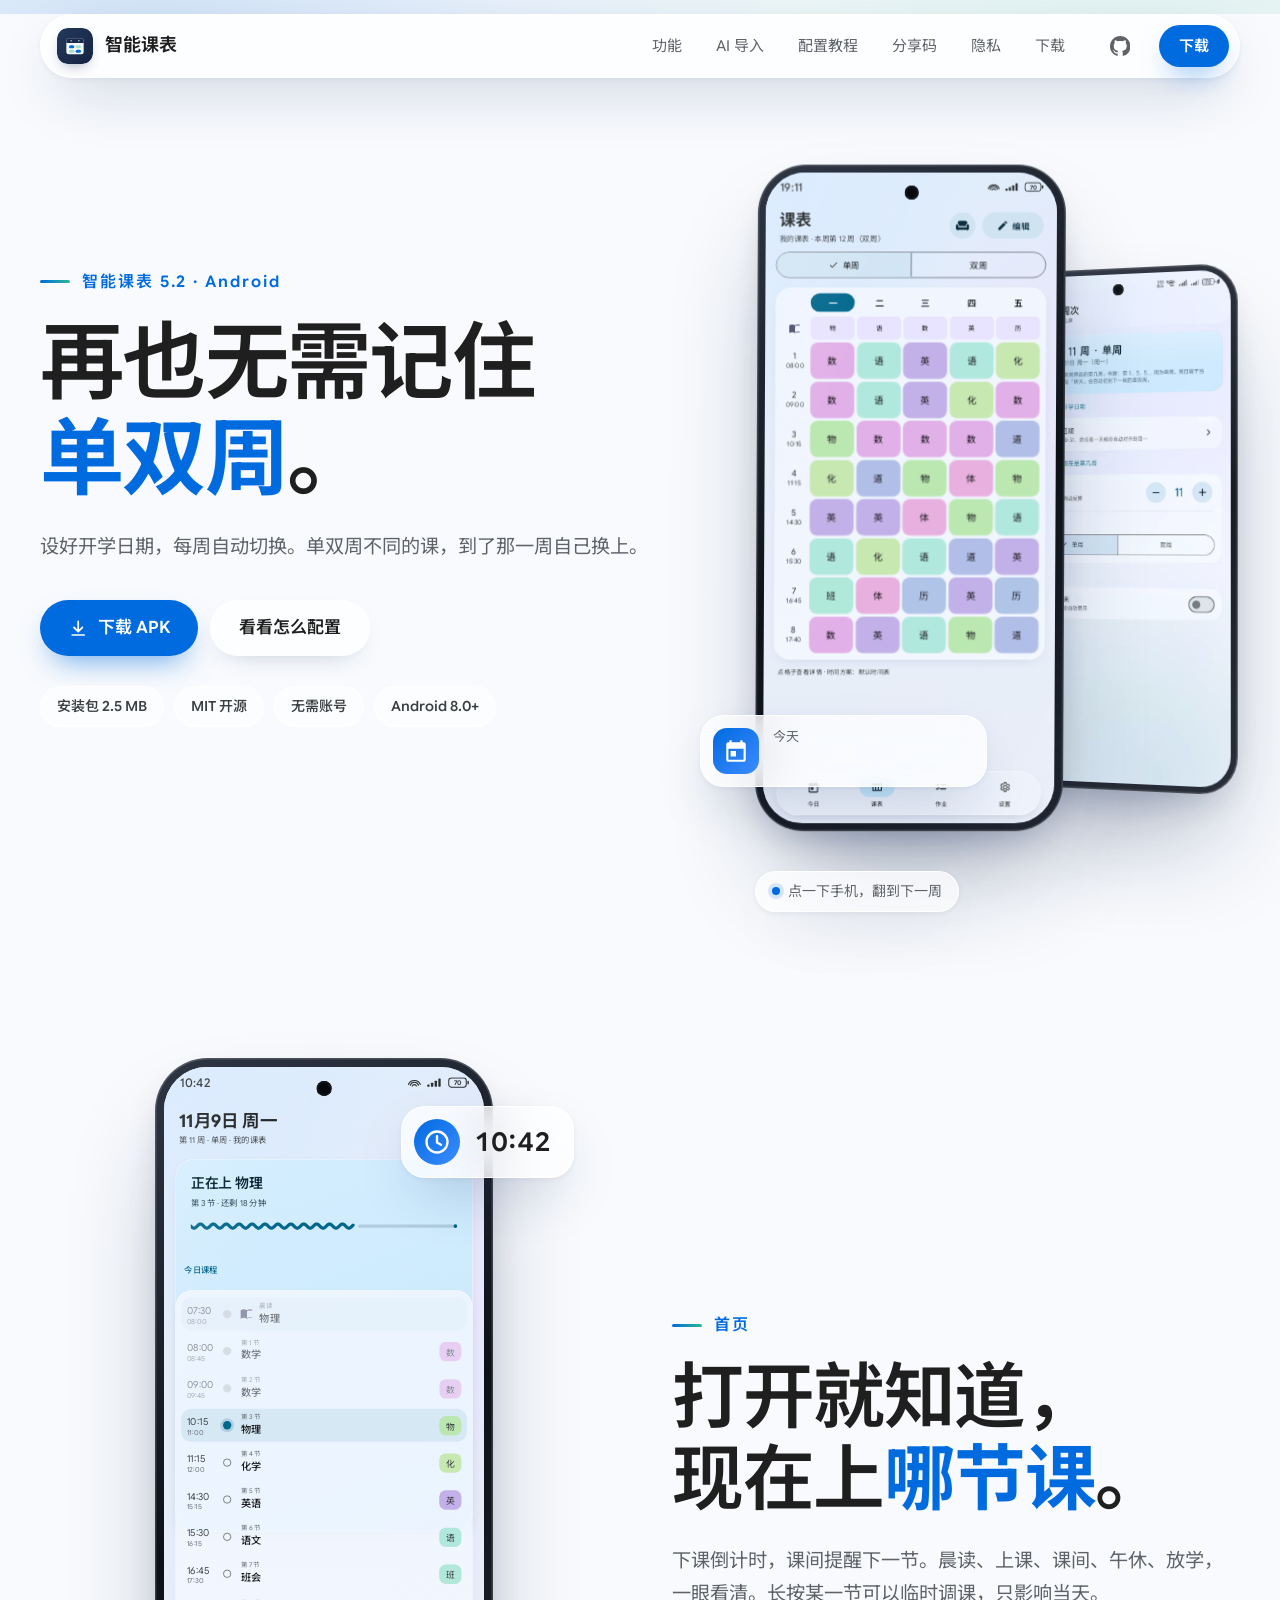
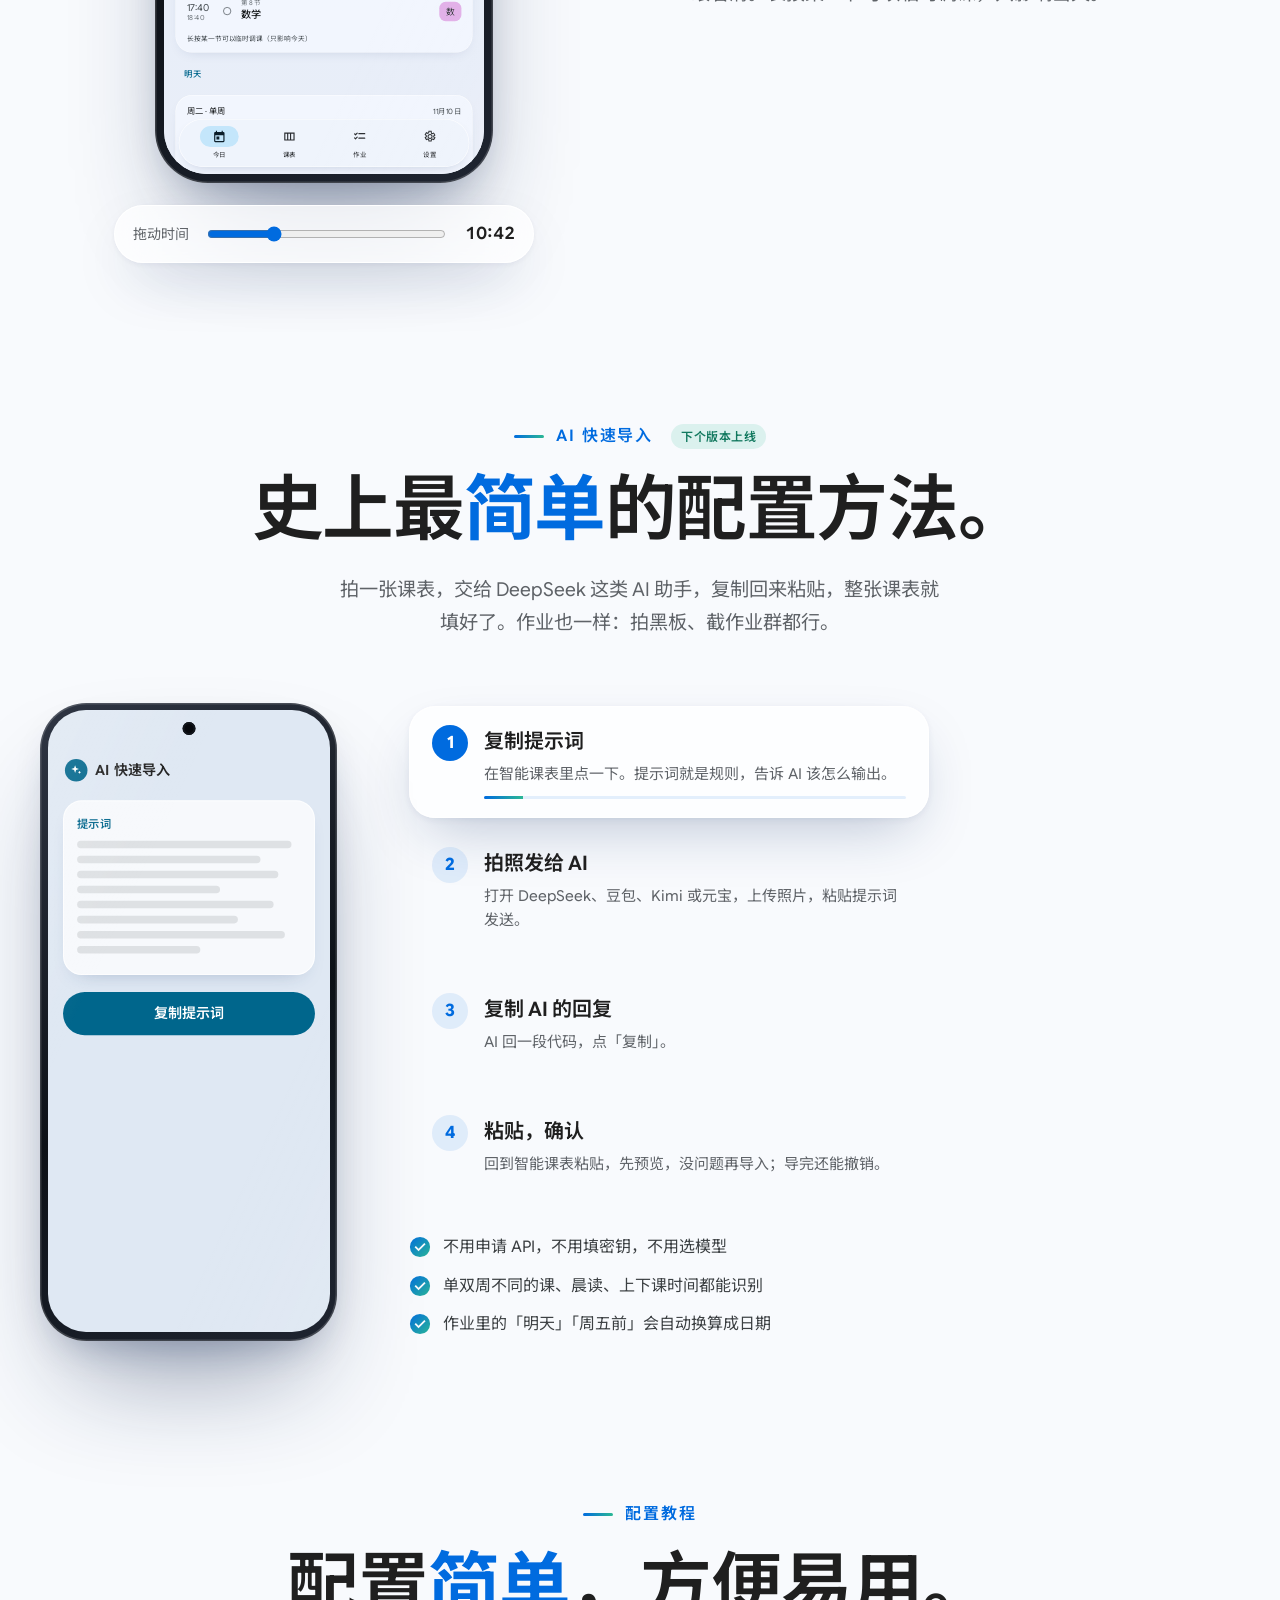
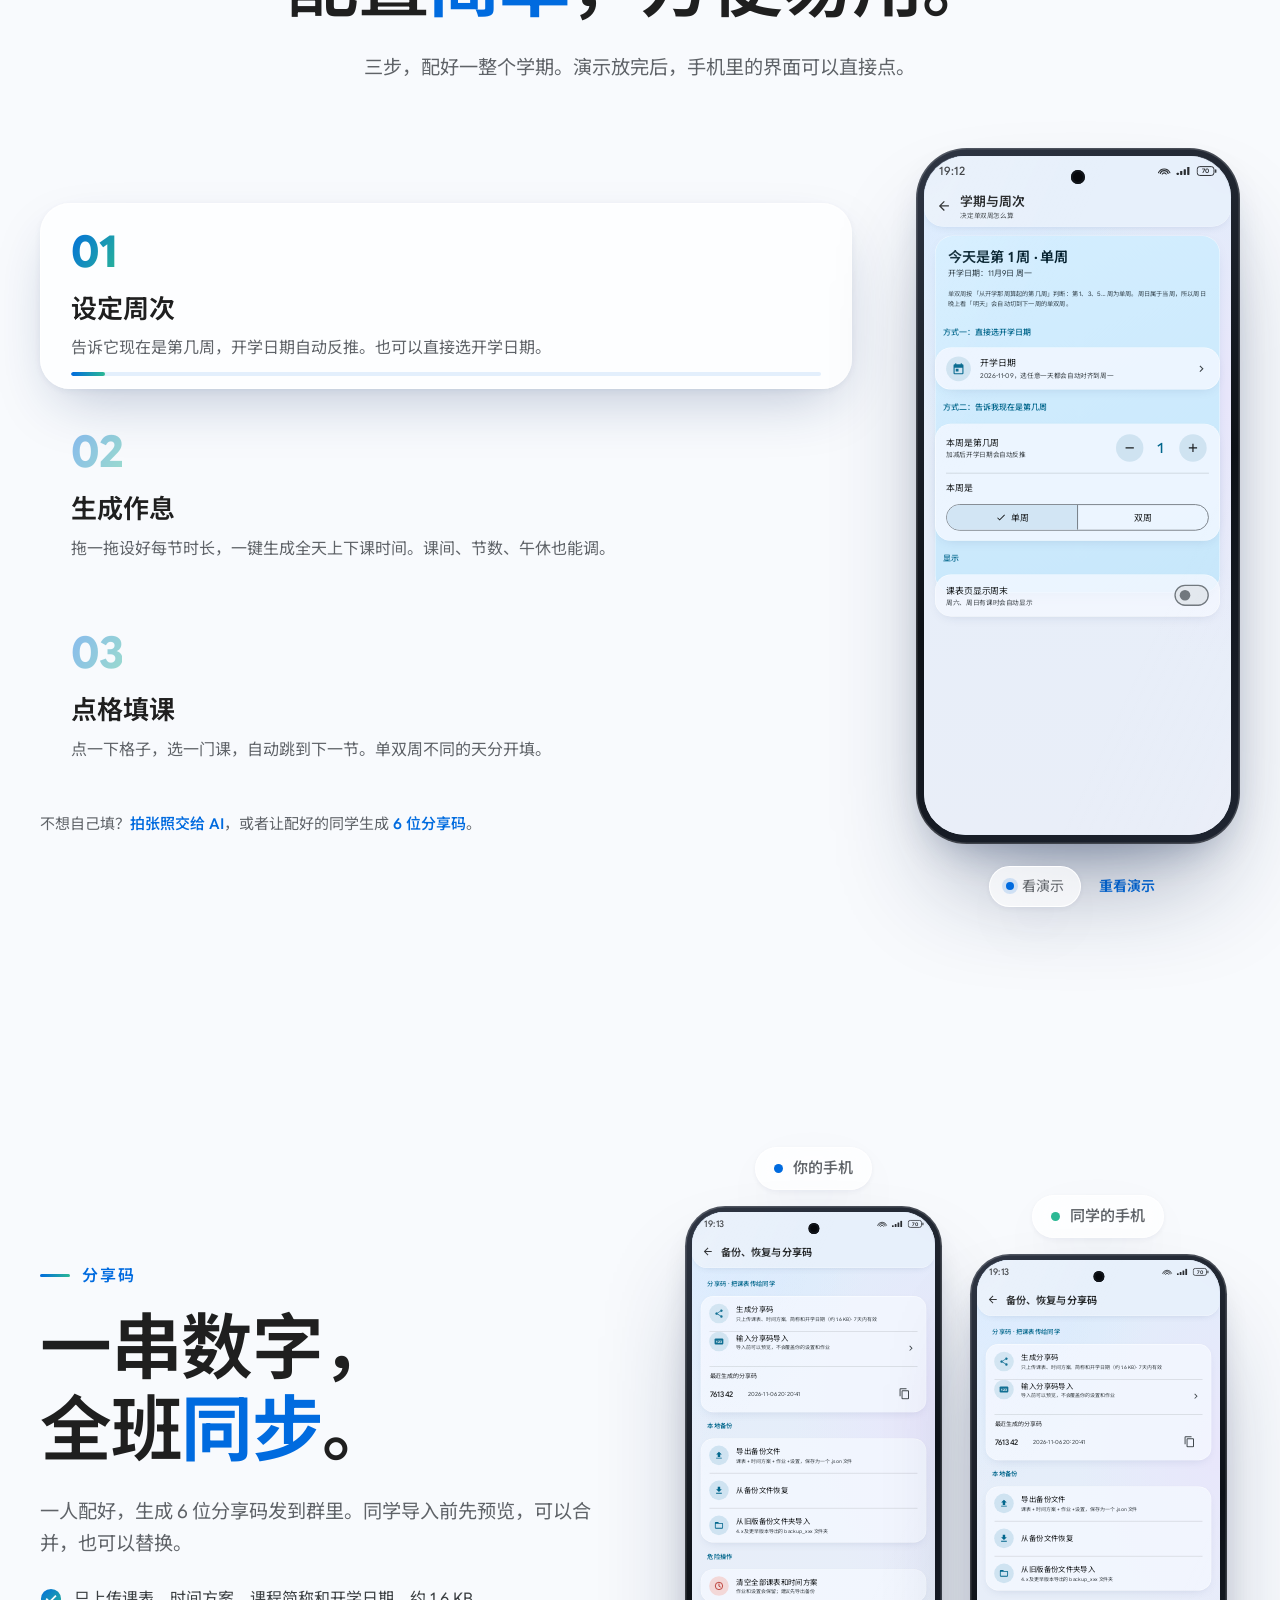
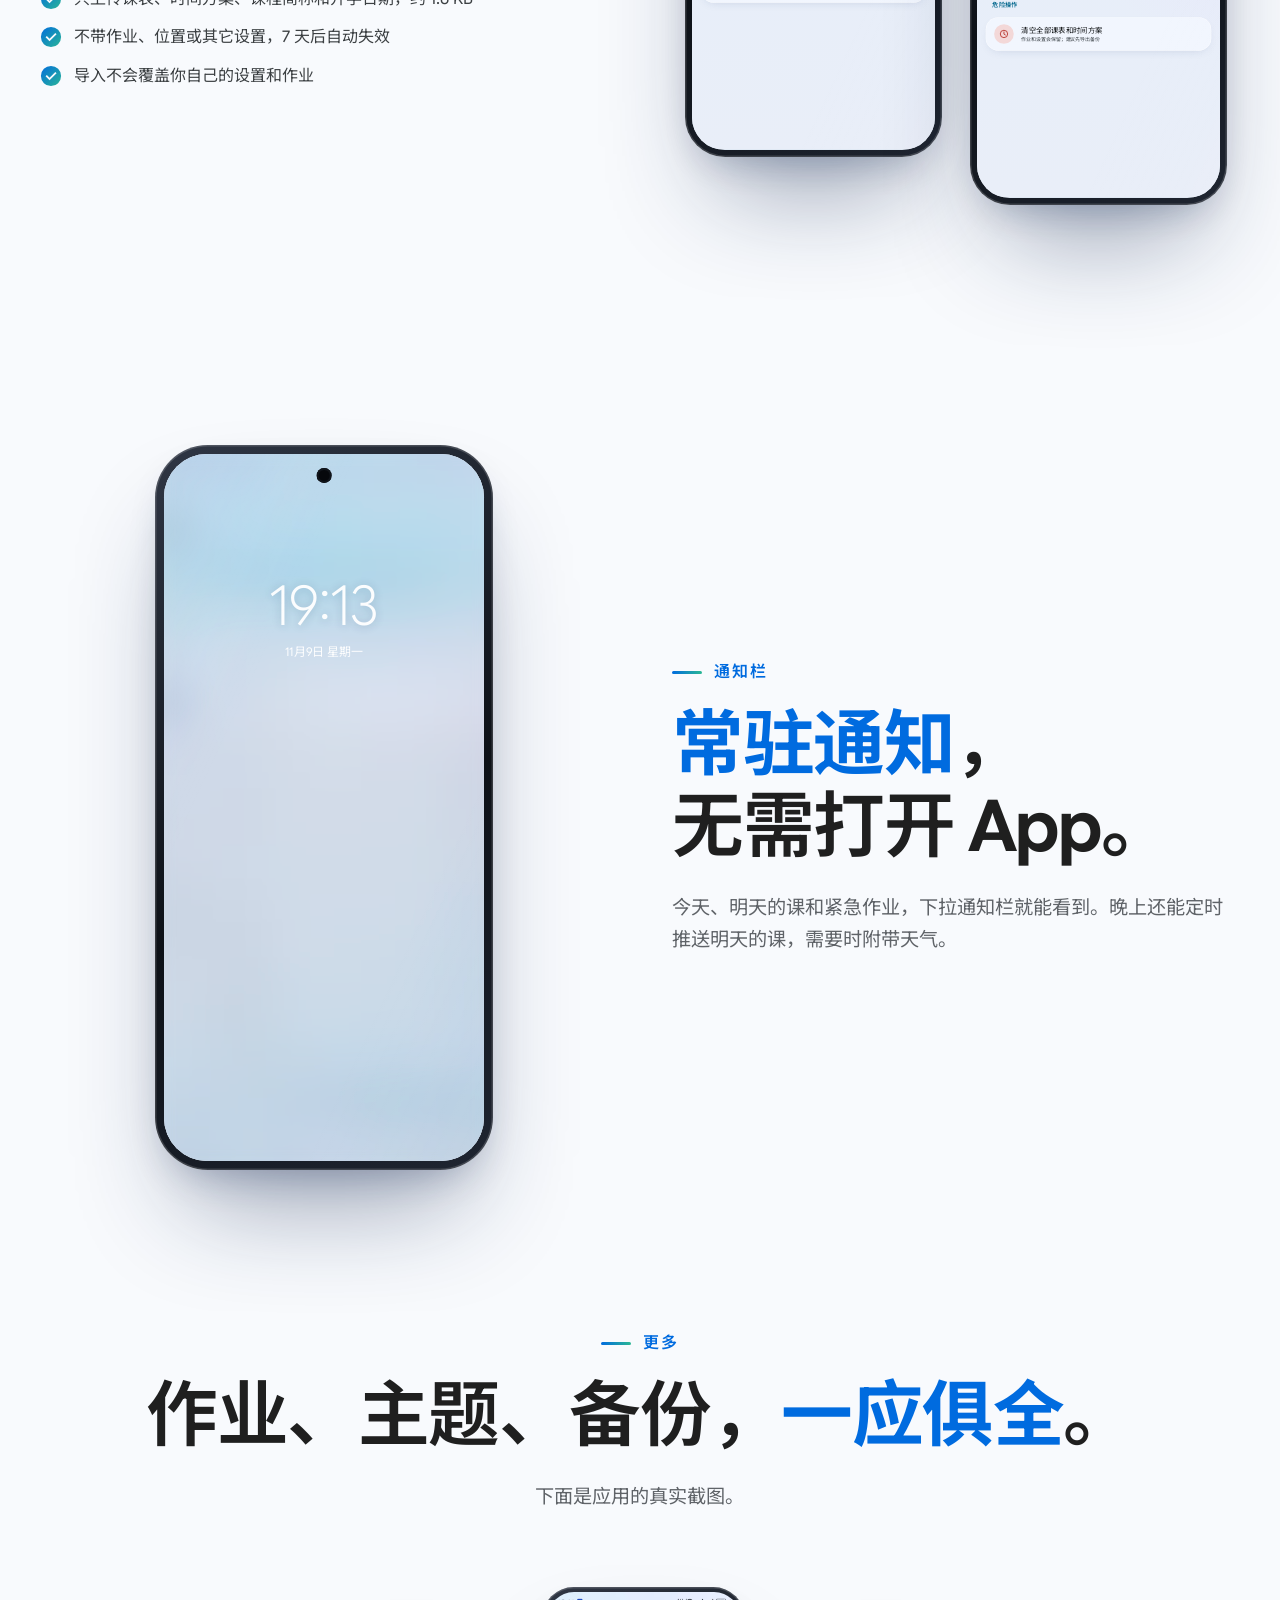
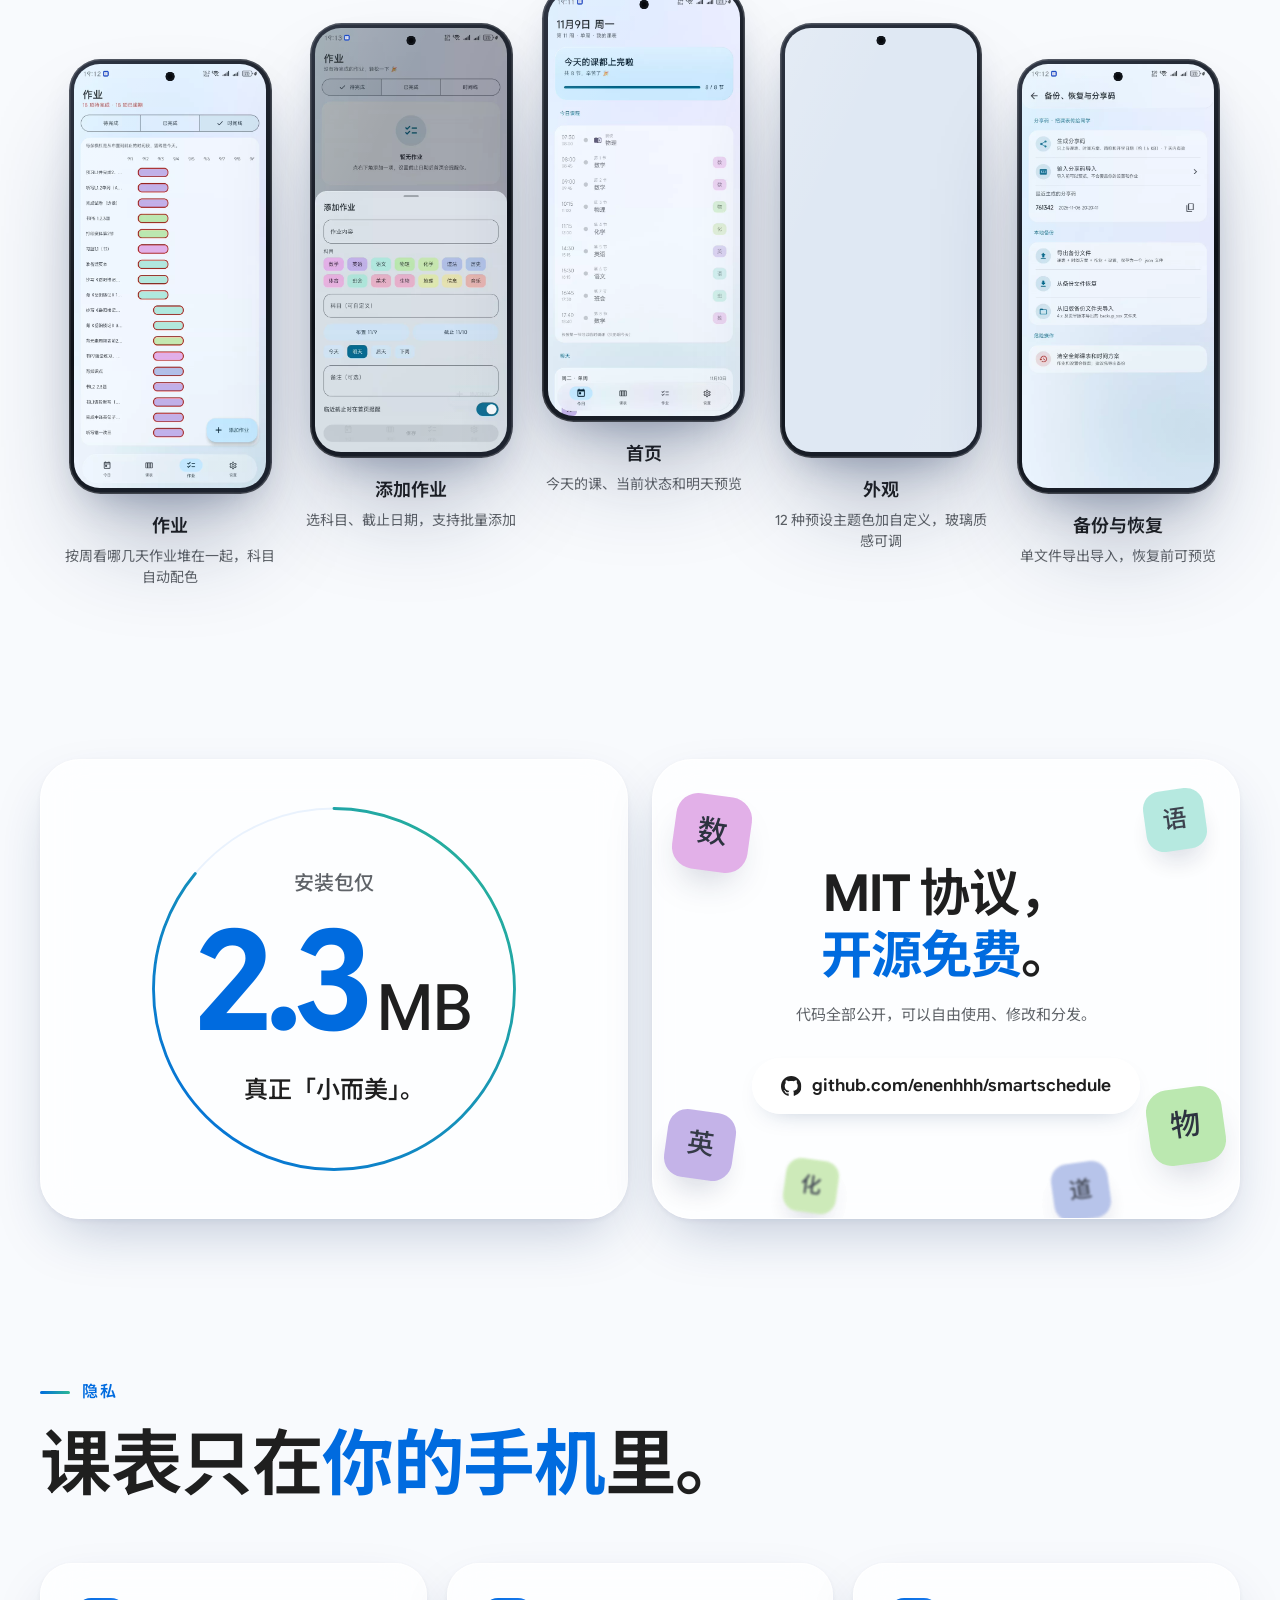
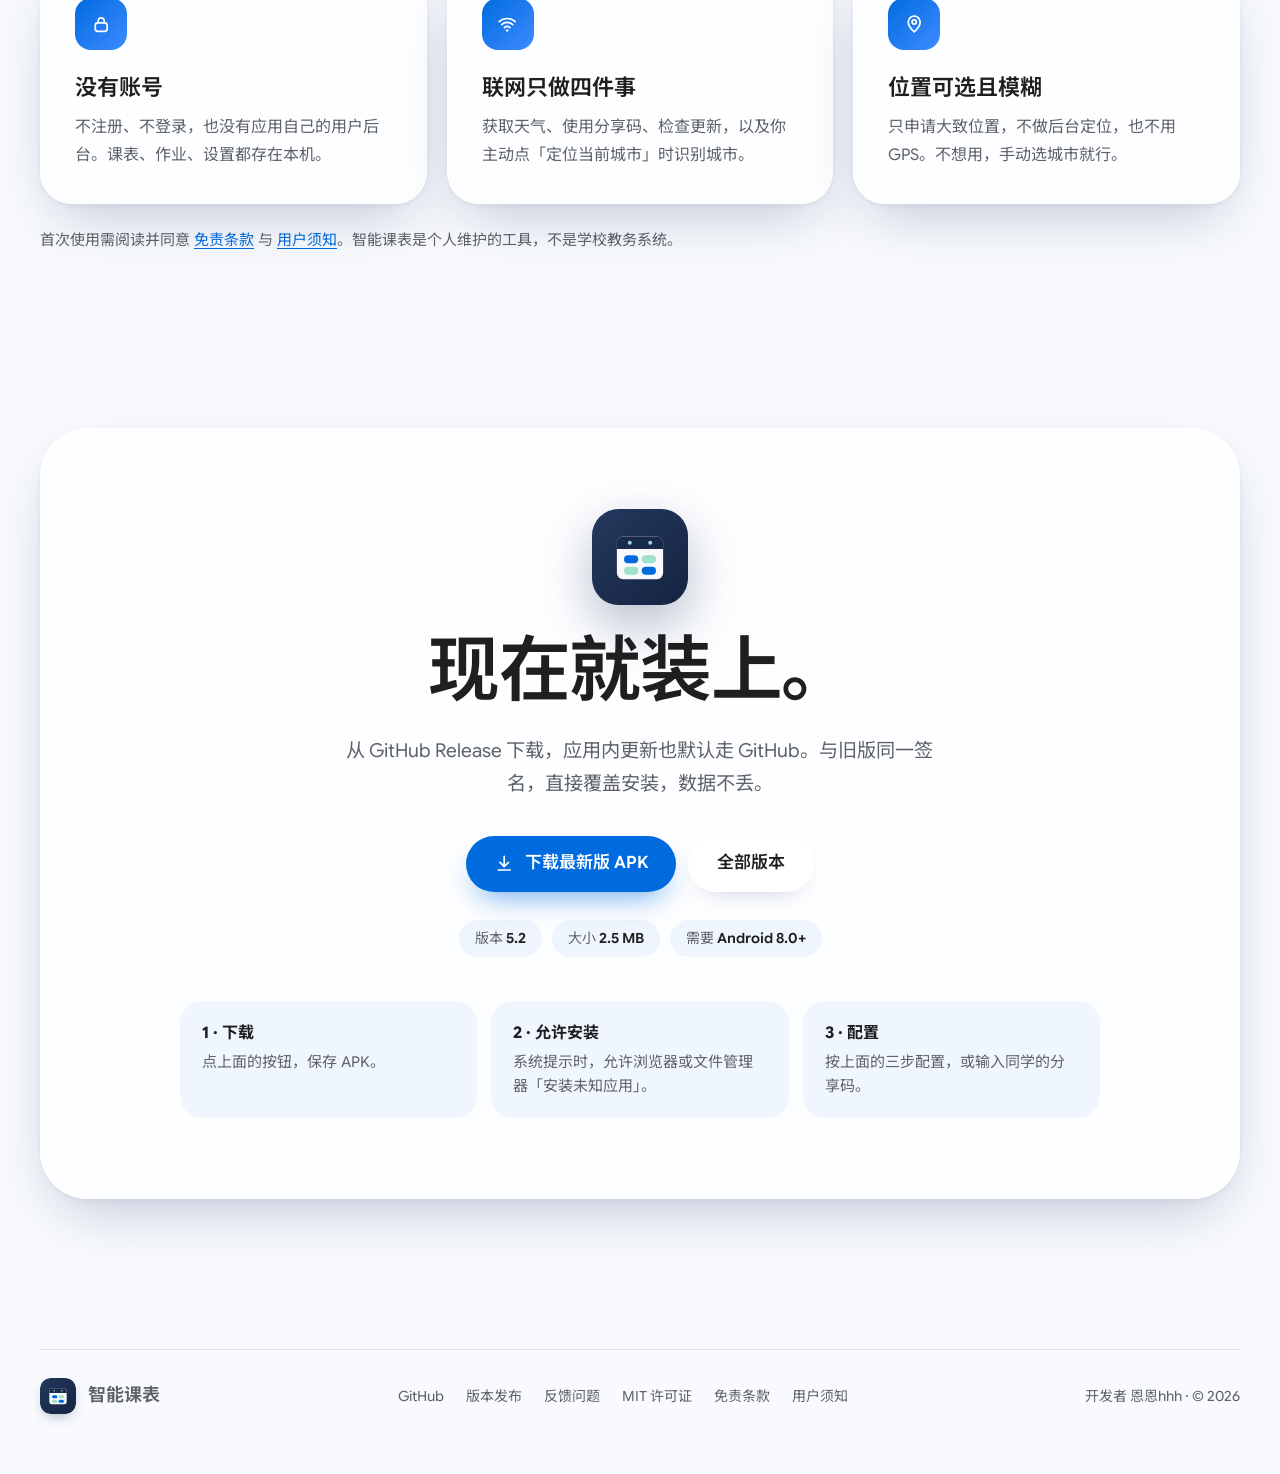
==== commit 61540798: "site: 新增「AI 快速导入 · 史上最简单的配置方法」板块与四步动画" ====
--- a/pages/index.html
+++ b/pages/index.html
@@ -35,7 +35,7 @@
   <div class="topnav-in glassy">
     <a class="brand" href="#top" aria-label="智能课表 首页"><span class="mark" data-icon="36"></span>智能课表</a>
     <nav class="navlinks" aria-label="主导航">
-      <a href="#today">功能</a><a href="#guide">配置教程</a><a href="#share">分享码</a><a href="#privacy">隐私</a><a href="#download">下载</a>
+      <a href="#today">功能</a><a href="#ai">AI 导入</a><a href="#guide">配置教程</a><a href="#share">分享码</a><a href="#privacy">隐私</a><a href="#download">下载</a>
     </nav>
     <a class="gh" href="https://github.com/enenhhh/smartschedule" rel="noopener" aria-label="GitHub 源码"><svg class="ico"><use href="#i-gh"/></svg></a>
     <a class="btn pri sm" href="#download">下载</a>
@@ -77,6 +77,35 @@
       <div class="phone"><div class="scr" id="scrToday" aria-label="首页演示"></div></div>
       <div class="badge glassy" aria-hidden="true"><span class="bi" style="border-radius:50%" data-svg="clock"></span><b id="todayClock" style="font-size:26px">10:42</b></div>
       <div class="scrub glassy"><label for="timeRange">拖动时间</label><input id="timeRange" type="range" min="470" max="1119" value="642" step="1"><output id="timeOut" for="timeRange">10:42</output></div>
+    </div>
+  </div>
+</section>
+
+<!-- ================= AI 导入 ================= -->
+<section class="block" id="ai" style="padding-top:40px">
+  <div class="wrap">
+    <div class="center">
+      <div class="eyebrow c rv">AI 快速导入 <span class="newtag">下个版本上线</span></div>
+      <h2 class="title" data-split>史上最<b class="hl">简单</b>的配置方法。</h2>
+      <p class="lead rv">拍一张课表，交给 DeepSeek 这类 AI 助手，复制回来粘贴，整张课表就填好了。作业也一样：拍黑板、截作业群都行。</p>
+    </div>
+    <div class="ai">
+      <div class="stage ai-stage rv">
+        <div class="phone"><div class="scr" id="aiDemo" aria-label="AI 导入演示动画"></div></div>
+      </div>
+      <div>
+        <ol class="ai-steps" id="aiSteps">
+          <li class="rv"><span class="n">1</span><div><b>复制提示词</b><span>在智能课表里点一下。提示词就是规则，告诉 AI 该怎么输出。</span><span class="bar"><i></i></span></div></li>
+          <li class="rv" style="--d:80ms"><span class="n">2</span><div><b>拍照发给 AI</b><span>打开 DeepSeek、豆包、Kimi 或元宝，上传照片，粘贴提示词发送。</span><span class="bar"><i></i></span></div></li>
+          <li class="rv" style="--d:160ms"><span class="n">3</span><div><b>复制 AI 的回复</b><span>AI 回一段代码，点「复制」。</span><span class="bar"><i></i></span></div></li>
+          <li class="rv" style="--d:240ms"><span class="n">4</span><div><b>粘贴，确认</b><span>回到智能课表粘贴，先预览，没问题再导入；导完还能撤销。</span><span class="bar"><i></i></span></div></li>
+        </ol>
+        <ul class="ticks rv">
+          <li>不用申请 API，不用填密钥，不用选模型</li>
+          <li>单双周不同的课、晨读、上下课时间都能识别</li>
+          <li>作业里的「明天」「周五前」会自动换算成日期</li>
+        </ul>
+      </div>
     </div>
   </div>
 </section>
@@ -102,7 +131,7 @@
             <span class="num">03</span><span class="sh">点格填课</span>
             <span class="sp">点一下格子，选一门课，自动跳到下一节。单双周不同的天分开填。</span><span class="bar"><i></i></span></button>
         </div>
-        <p class="guide-note rv">不想自己填？让配好的同学生成 <a href="#share">6 位分享码</a>，输入后整张课表直接导入。</p>
+        <p class="guide-note rv">不想自己填？<a href="#ai">拍张照交给 AI</a>，或者让配好的同学生成 <a href="#share">6 位分享码</a>。</p>
       </div>
       <div class="stage guide-stage rv" id="guidePanel" role="tabpanel">
         <div class="phone"><div class="scr live" id="scrGuide" aria-label="配置演示，可以点击"></div></div>
--- a/pages/assets/site.css
+++ b/pages/assets/site.css
@@ -134,6 +134,50 @@
 .redo{border:0;background:none;color:var(--blue);font-weight:600;font-size:14px;padding:8px 12px;border-radius:999px}
 .redo:hover{background:rgba(0,107,223,.08)}
 
+/* AI 导入 */
+.newtag{margin-left:6px;padding:3px 10px;border-radius:999px;background:rgba(43,184,148,.14);color:#12795f;font-size:12px;letter-spacing:.04em}
+.ai{display:grid;grid-template-columns:auto 1fr;gap:72px;align-items:center;margin-top:64px;justify-content:center}
+.ai-stage .phone{--w:clamp(250px,22vw,310px)}
+.ai-steps{margin:0;padding:0;list-style:none;display:grid;gap:10px;max-width:520px}
+.ai-steps li{display:flex;gap:16px;padding:18px 22px;border-radius:26px;border:1.5px solid transparent;transition:background .35s,border-color .35s,box-shadow .35s;cursor:pointer}
+.ai-steps li.on{background:var(--glass);border-color:var(--glass-line);box-shadow:var(--shadow)}
+.ai-steps .n{flex:none;width:36px;height:36px;border-radius:50%;display:grid;place-items:center;font-weight:700;color:var(--blue);background:rgba(0,107,223,.1);transition:.3s}
+.ai-steps li.on .n,.ai-steps li.done .n{background:var(--blue);color:#fff}
+.ai-steps div{flex:1}
+.ai-steps b{display:block;font-size:20px;font-weight:620}
+.ai-steps span:not(.n):not(.bar){display:block;margin-top:4px;font-size:15px;color:var(--gray);line-height:1.6}
+.ai-steps .bar{display:block;height:3px;border-radius:3px;background:rgba(0,107,223,.1);margin-top:10px;overflow:hidden;opacity:0;transition:opacity .3s}
+.ai-steps li.on .bar{opacity:1}
+.ai-steps .bar i{display:block;height:100%;width:0;background:linear-gradient(90deg,var(--blue),var(--mint))}
+/* 演示里的小界面（以 300px 宽为基准，按屏幕宽度缩放） */
+.aid{position:absolute;left:0;top:0;width:300px;height:663px;transform-origin:0 0;font-family:var(--font);color:#1f1f1f;overflow:hidden}
+.aid .scene{position:absolute;inset:0;opacity:0;transition:opacity .35s}
+.aid .scene.on{opacity:1}
+.aid .hdr{position:absolute;left:18px;top:52px;display:flex;align-items:center;gap:8px;font-size:15px;font-weight:620}
+.aid .hdr i{width:24px;height:24px;border-radius:50%;display:grid;place-items:center;color:#fff;font-style:normal;font-size:13px}
+.aid .card{position:absolute;left:16px;right:16px;border-radius:20px;background:rgba(255,255,255,.75);border:1px solid rgba(255,255,255,.9);box-shadow:0 10px 24px -16px rgba(30,60,110,.4);padding:14px}
+.aid .ln{height:8px;border-radius:8px;background:rgba(60,64,67,.13);margin:8px 0}
+.aid .abtn{position:absolute;left:16px;right:16px;height:46px;border-radius:999px;display:flex;align-items:center;justify-content:center;gap:8px;font-size:15px;font-weight:600;color:#fff;background:#00668c;transition:background .3s,transform .15s}
+.aid .toast{position:absolute;left:50%;bottom:40px;transform:translate(-50%,20px);padding:10px 16px;border-radius:12px;background:#2e3135;color:#fff;font-size:13px;opacity:0;transition:.35s;white-space:nowrap}
+.aid .toast.on{opacity:1;transform:translate(-50%,0)}
+.aid .bub{position:absolute;right:16px;border-radius:18px 18px 6px 18px;background:#4d6bfe;padding:12px;opacity:0;transform:translateY(24px);transition:.45s cubic-bezier(.16,1,.3,1)}
+.aid .bub.on{opacity:1;transform:none}
+.aid .bub .ln{background:rgba(255,255,255,.6)}
+.aid .photo{right:16px;padding:0;background:none;border-radius:14px;overflow:hidden;box-shadow:0 10px 24px -14px rgba(0,0,0,.4)}
+.aid .input{position:absolute;left:14px;right:14px;bottom:24px;height:44px;border-radius:999px;background:rgba(255,255,255,.8);border:1px solid rgba(0,0,0,.06);display:flex;align-items:center;padding:0 8px 0 16px;gap:8px;font-size:13px;color:#80868b}
+.aid .input b{margin-left:auto;width:30px;height:30px;border-radius:50%;background:#4d6bfe}
+.aid .code{position:absolute;left:16px;right:16px;top:150px;border-radius:16px;background:#1e2430;padding:12px 14px;opacity:0;transition:opacity .4s}
+.aid .code.on{opacity:1}
+.aid .code .top{display:flex;align-items:center;font:12px ui-monospace,Menlo,monospace;color:rgba(255,255,255,.5)}
+.aid .code .cp{margin-left:auto;padding:3px 10px;border-radius:999px;background:rgba(255,255,255,.14);color:#fff;font:600 12px var(--font);transition:background .3s,transform .15s}
+.aid .code .cl{height:7px;border-radius:7px;margin:9px 0;width:0;transition:width .35s ease-out}
+.aid .field{position:absolute;left:16px;right:16px;top:96px;height:44px;border-radius:12px;border:1.5px solid #71787e;display:flex;align-items:center;padding:0 12px;font-size:13px;color:#80868b;transition:border-color .3s;white-space:nowrap;overflow:hidden}
+.aid .field.on{border-color:#00668c;color:#1f1f1f;font-family:ui-monospace,Menlo,monospace;font-size:11px}
+.aid .grid{position:absolute;left:16px;right:16px;top:156px;display:grid;grid-template-columns:repeat(5,1fr);gap:5px}
+.aid .grid i{height:40px;border-radius:9px;display:grid;place-items:center;font-style:normal;font-size:13px;color:#2d3340;opacity:0;transform:scale(.5);transition:opacity .3s,transform .4s cubic-bezier(.34,1.56,.64,1)}
+.aid .grid i.on{opacity:1;transform:none}
+.aid .finger{position:absolute;left:0;top:0;width:44px;height:44px;margin:-22px 0 0 -22px;border-radius:50%;background:rgba(255,255,255,.82);border:2px solid rgba(255,255,255,.95);box-shadow:0 8px 20px rgba(10,30,60,.3);opacity:0;transition:opacity .3s;z-index:9;pointer-events:none}
+
 /* 分享码：两台手机 */
 .duo{display:flex;gap:28px;align-items:flex-start;justify-content:center}
 .duo .phone{--w:clamp(220px,19vw,270px)}
@@ -206,7 +250,8 @@
   .hero-stage .phone.back{display:none}
   .hero-stage .badge{left:50%;bottom:84px;transform:translateX(-50%)}
   .hero-stage .hint{left:50%;transform:translateX(-50%)}
-  .split,.guide{grid-template-columns:1fr;gap:44px}
+  .split,.guide,.ai{grid-template-columns:1fr;gap:44px}
+  .ai{justify-items:center}
   .split.rev>.copy{order:0}
   .guide-stage{order:-1}
   .pair,.trio{grid-template-columns:1fr}
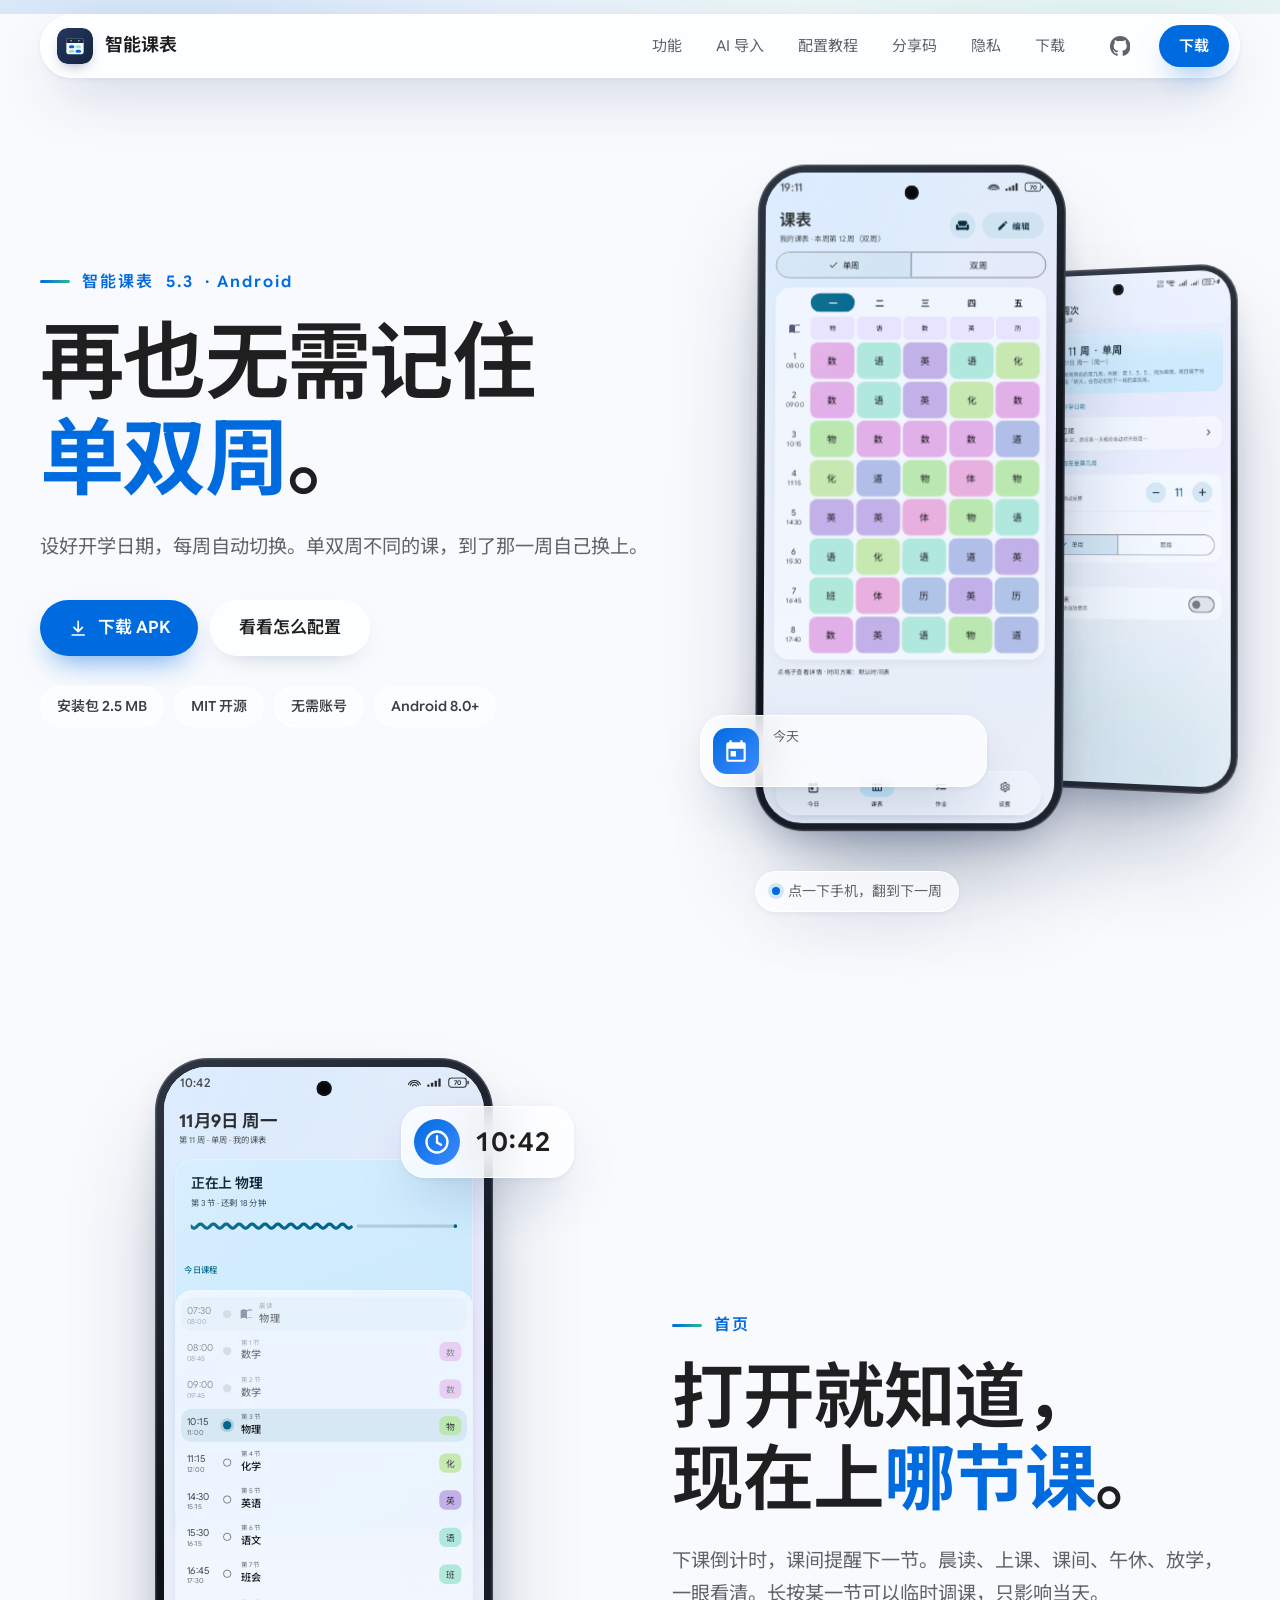
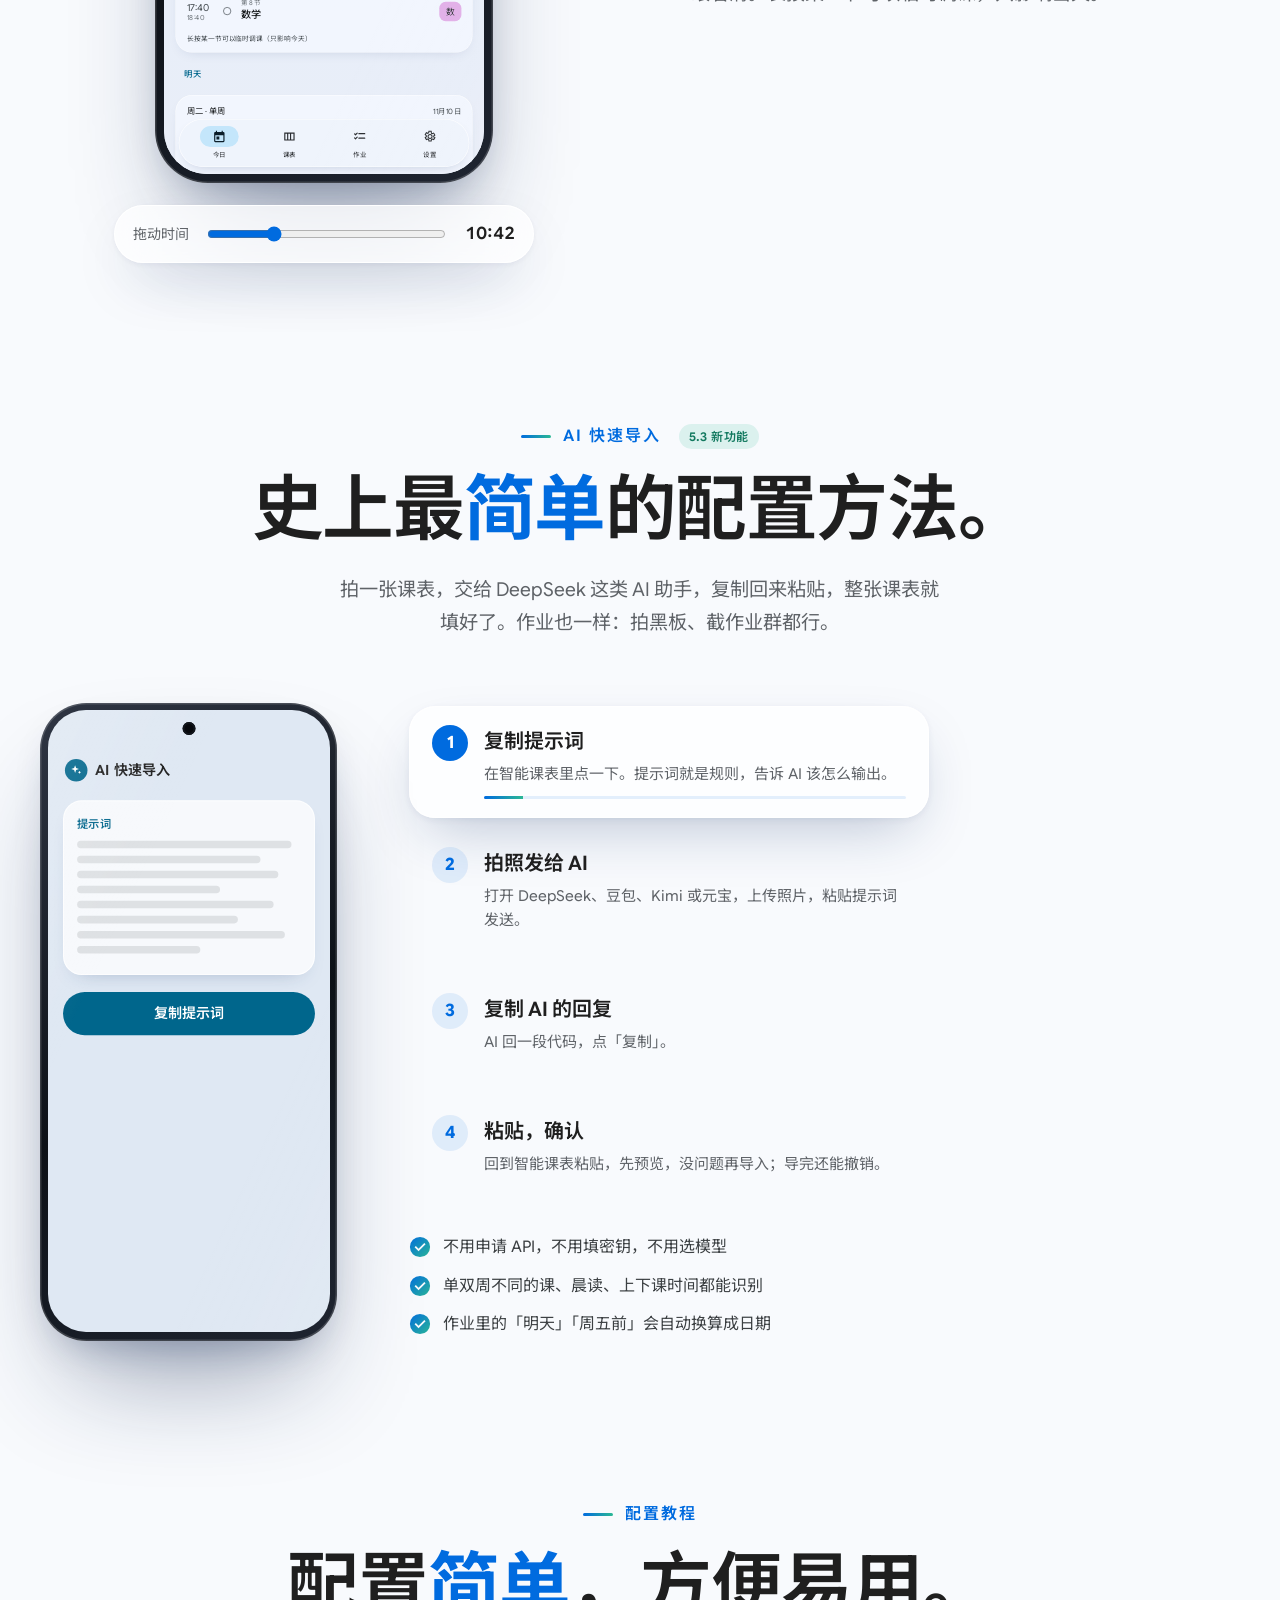
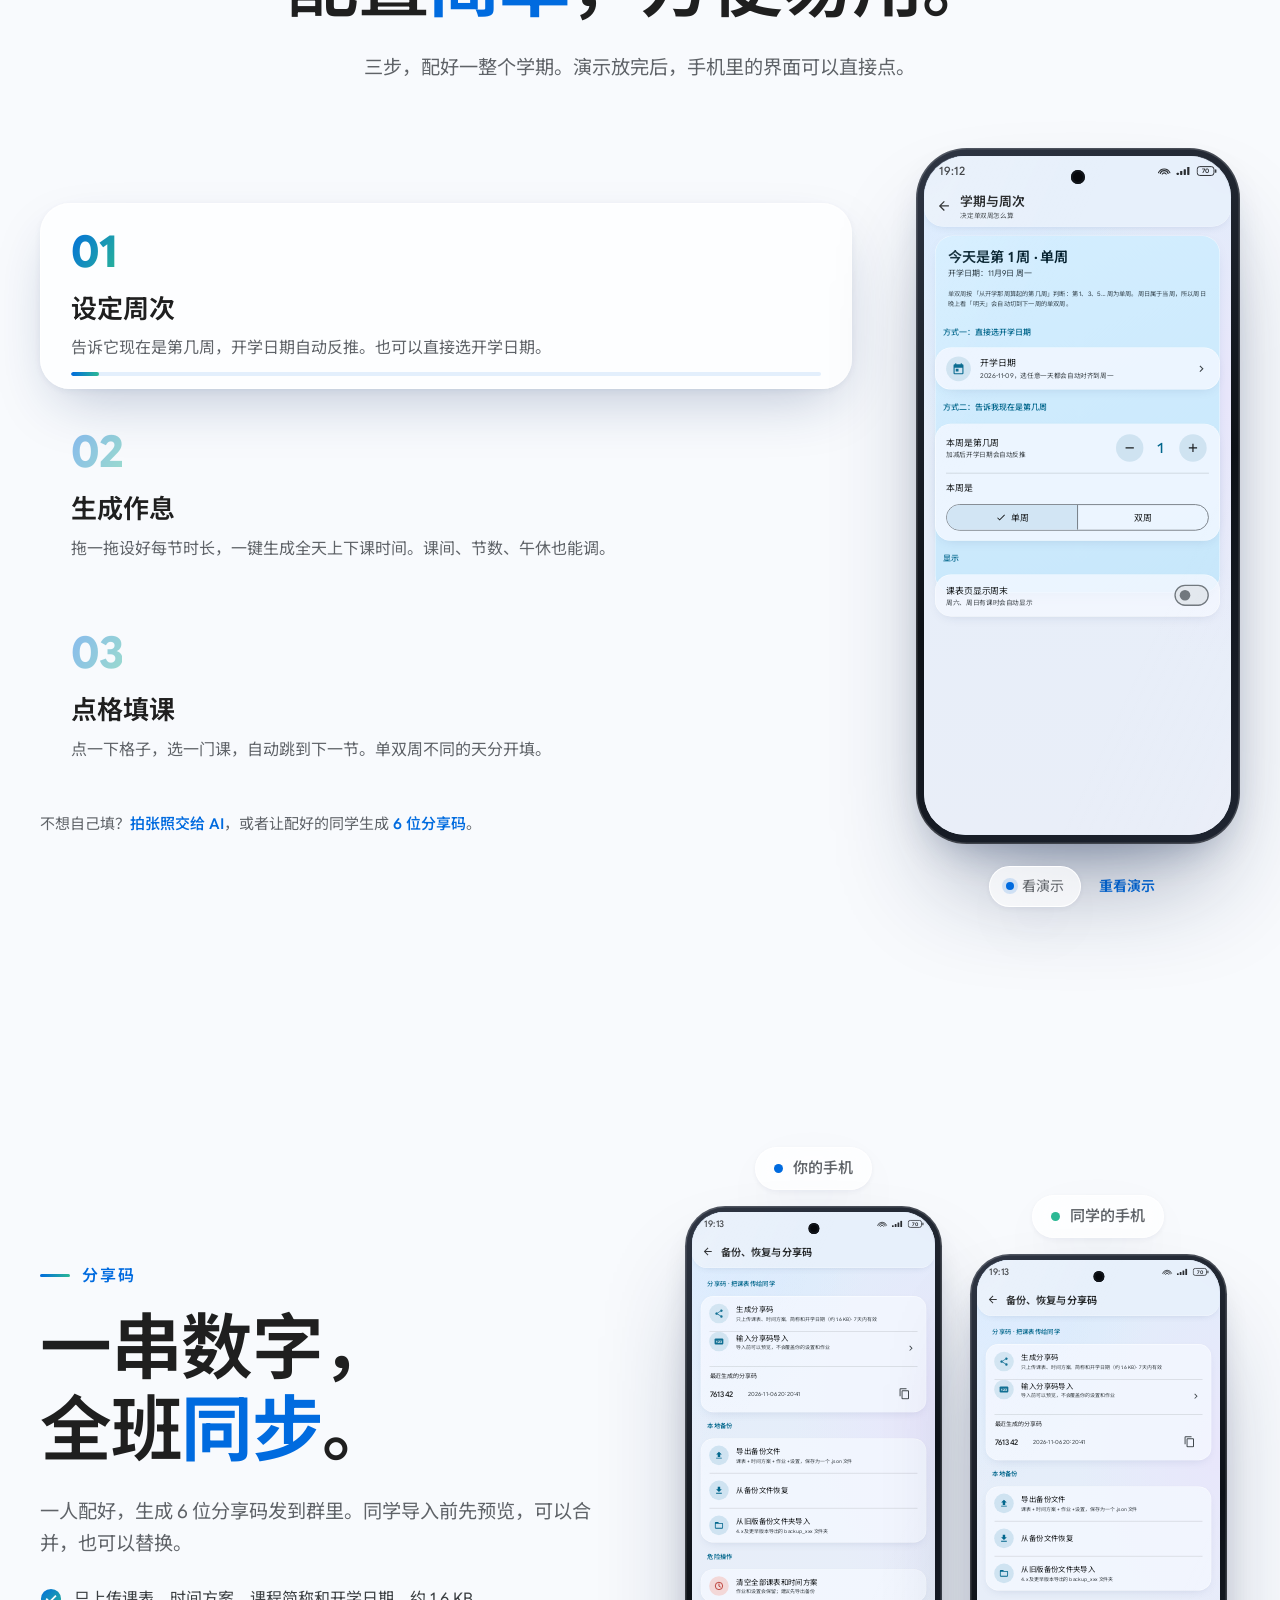
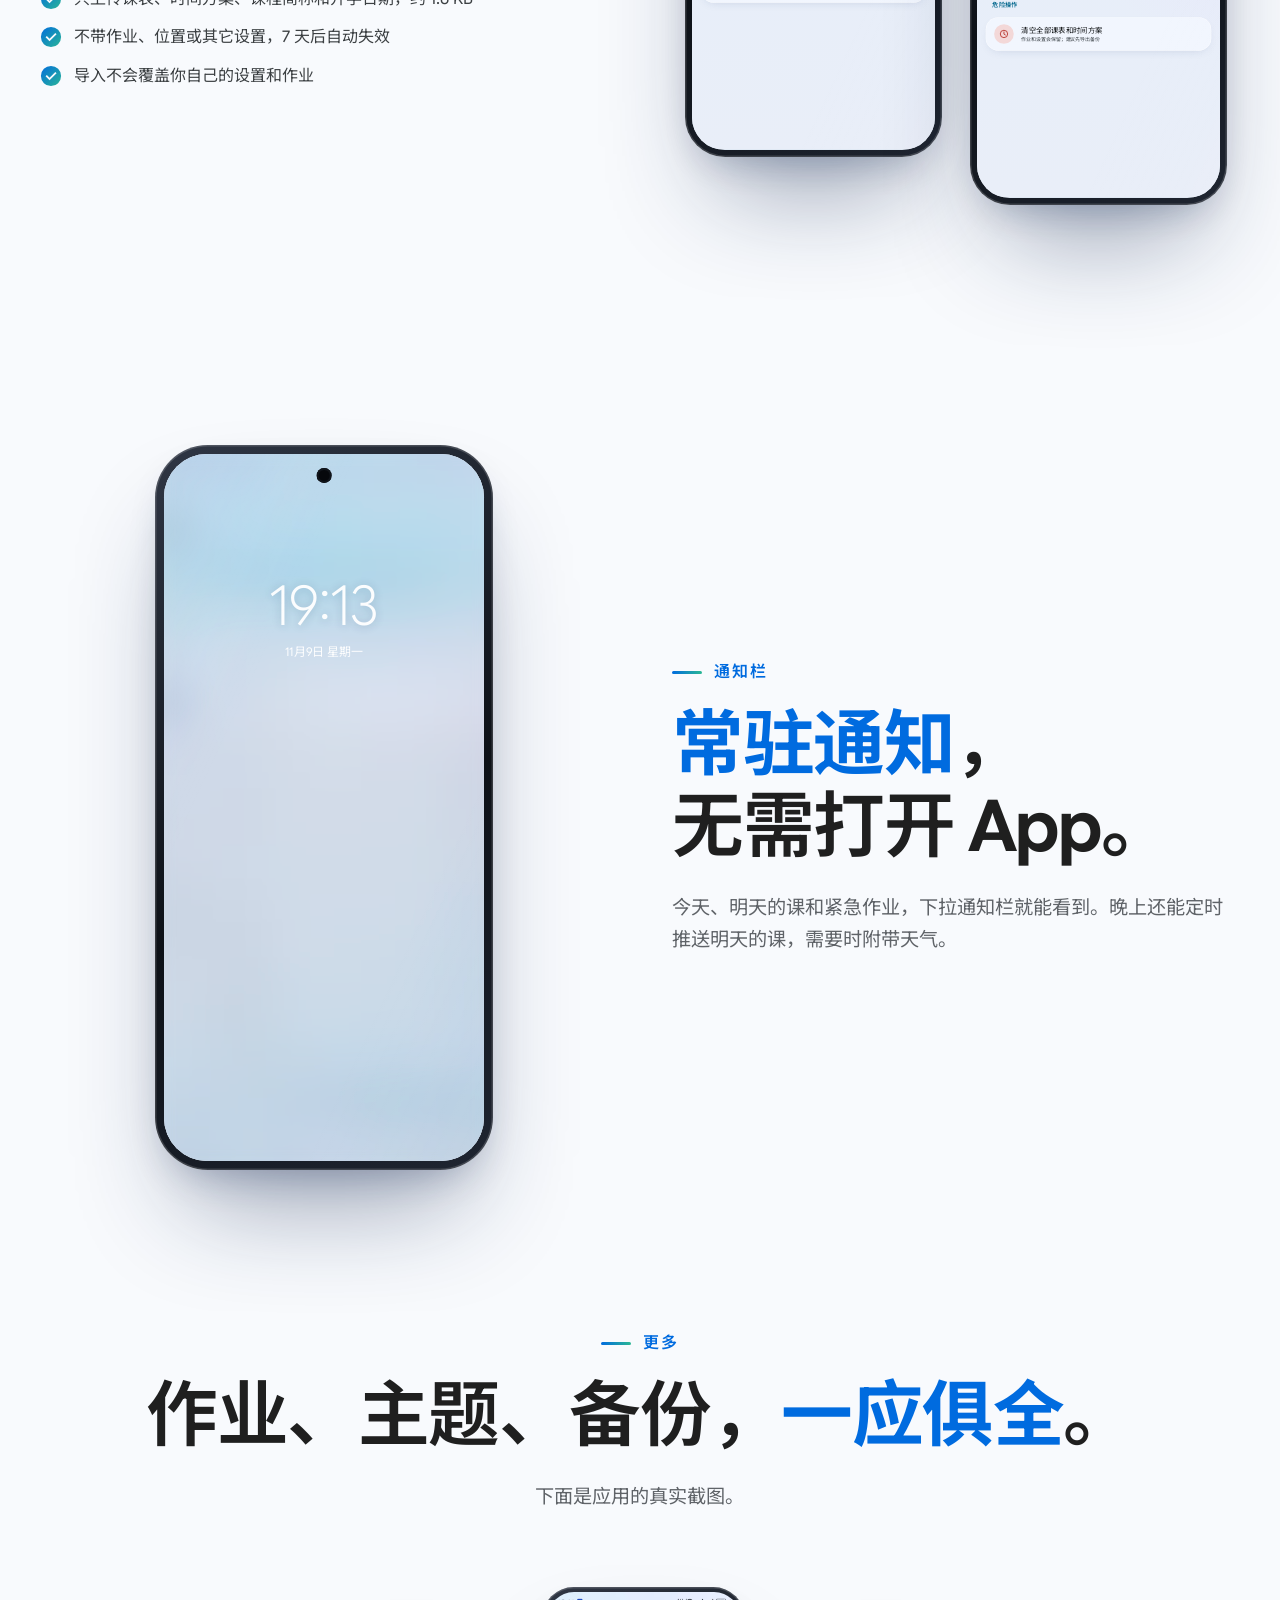
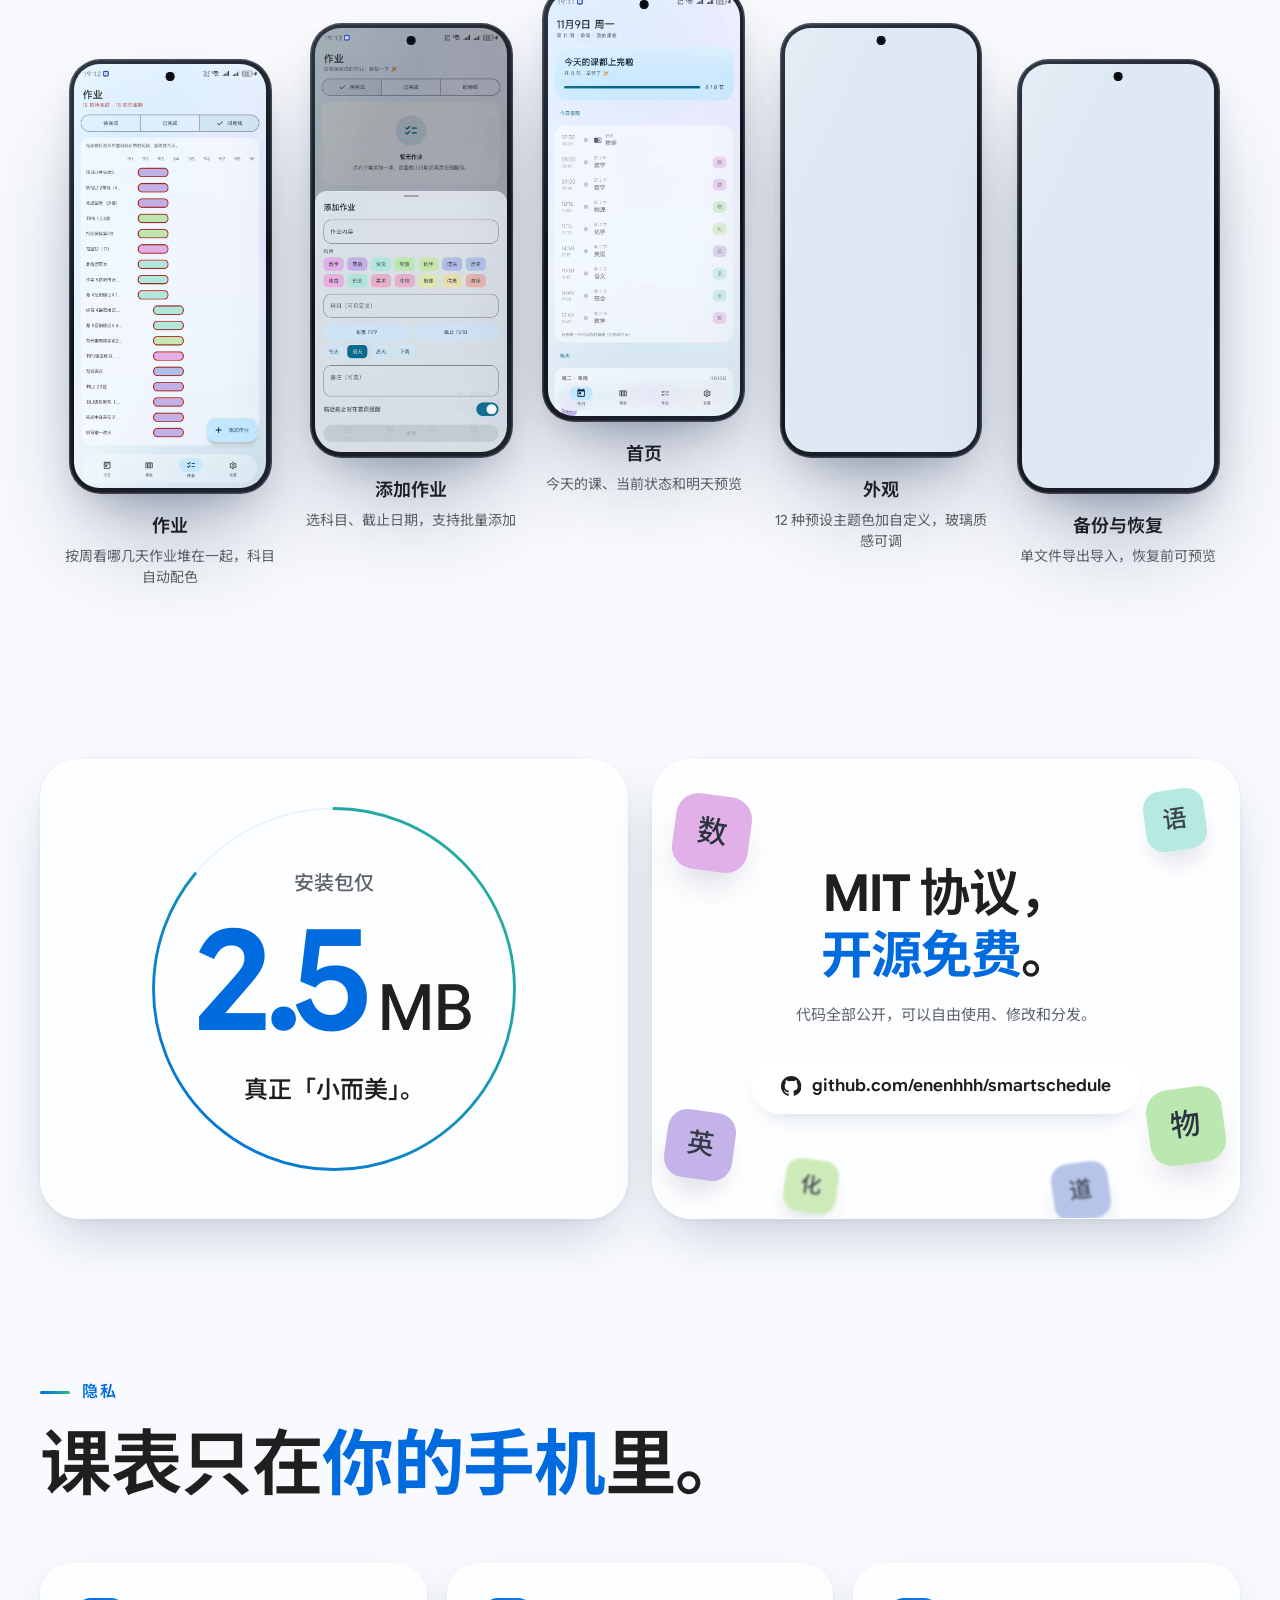
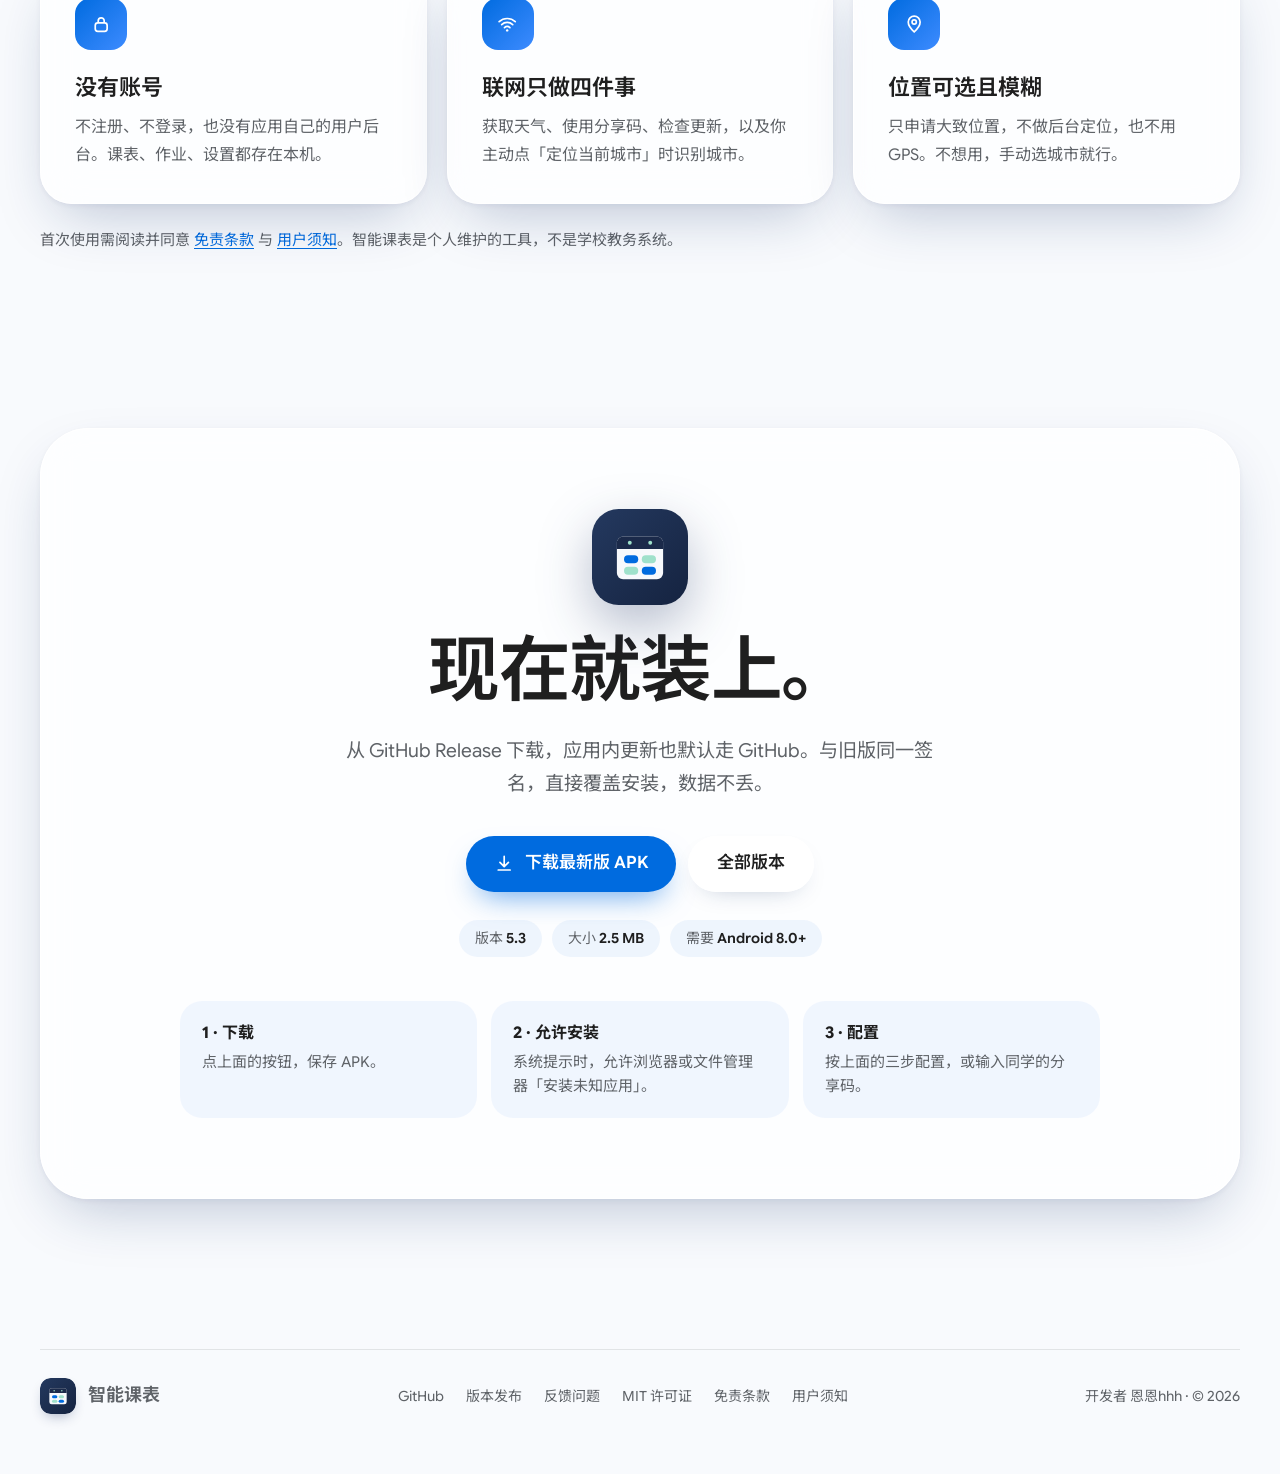
==== commit 46eeca2f: "site: 5.3（AI 快速导入标为 5.3 新功能，下载默认链接指向 v5.3）" ====
--- a/pages/index.html
+++ b/pages/index.html
@@ -46,7 +46,7 @@
 <!-- ================= 首屏：单双周 ================= -->
 <section class="wrap hero" id="top">
   <div class="copy">
-    <div class="eyebrow rv">智能课表 5.2 · Android</div>
+    <div class="eyebrow rv">智能课表 <span id="heroVer">5.3</span> · Android</div>
     <h1 class="title xl" data-split>再也无需记住<br><b class="hl">单双周</b>。</h1>
     <p class="lead rv" style="--d:300ms">设好开学日期，每周自动切换。单双周不同的课，到了那一周自己换上。</p>
     <div class="cta rv" style="--d:420ms">
@@ -85,7 +85,7 @@
 <section class="block" id="ai" style="padding-top:40px">
   <div class="wrap">
     <div class="center">
-      <div class="eyebrow c rv">AI 快速导入 <span class="newtag">下个版本上线</span></div>
+      <div class="eyebrow c rv">AI 快速导入 <span class="newtag">5.3 新功能</span></div>
       <h2 class="title" data-split>史上最<b class="hl">简单</b>的配置方法。</h2>
       <p class="lead rv">拍一张课表，交给 DeepSeek 这类 AI 助手，复制回来粘贴，整张课表就填好了。作业也一样：拍黑板、截作业群都行。</p>
     </div>
@@ -239,11 +239,11 @@
       <h2 class="title" data-split style="margin-top:0">现在就装上。</h2>
       <p class="lead" style="margin-left:auto;margin-right:auto">从 GitHub Release 下载，应用内更新也默认走 GitHub。与旧版同一签名，直接覆盖安装，数据不丢。</p>
       <div class="cta">
-        <a class="btn pri" id="dlBtn" href="https://github.com/enenhhh/smartschedule/releases/download/v5.2/smartschedule-5.2.apk"><svg class="ico"><use href="#i-down"/></svg><span id="dlText">下载最新版 APK</span></a>
+        <a class="btn pri" id="dlBtn" href="https://github.com/enenhhh/smartschedule/releases/download/v5.3/smartschedule-5.3.apk"><svg class="ico"><use href="#i-down"/></svg><span id="dlText">下载最新版 APK</span></a>
         <a class="btn sec" href="https://github.com/enenhhh/smartschedule/releases" rel="noopener">全部版本</a>
       </div>
       <div class="meta">
-        <span>版本 <b id="dlVer">5.2</b></span><span>大小 <b id="dlSize">2.5 MB</b></span><span>需要 <b>Android 8.0+</b></span><span id="dlDateWrap" hidden>发布于 <b id="dlDate"></b></span>
+        <span>版本 <b id="dlVer">5.3</b></span><span>大小 <b id="dlSize">2.5 MB</b></span><span>需要 <b>Android 8.0+</b></span><span id="dlDateWrap" hidden>发布于 <b id="dlDate"></b></span>
       </div>
       <ol class="howto">
         <li><b>1 · 下载</b>点上面的按钮，保存 APK。</li>
